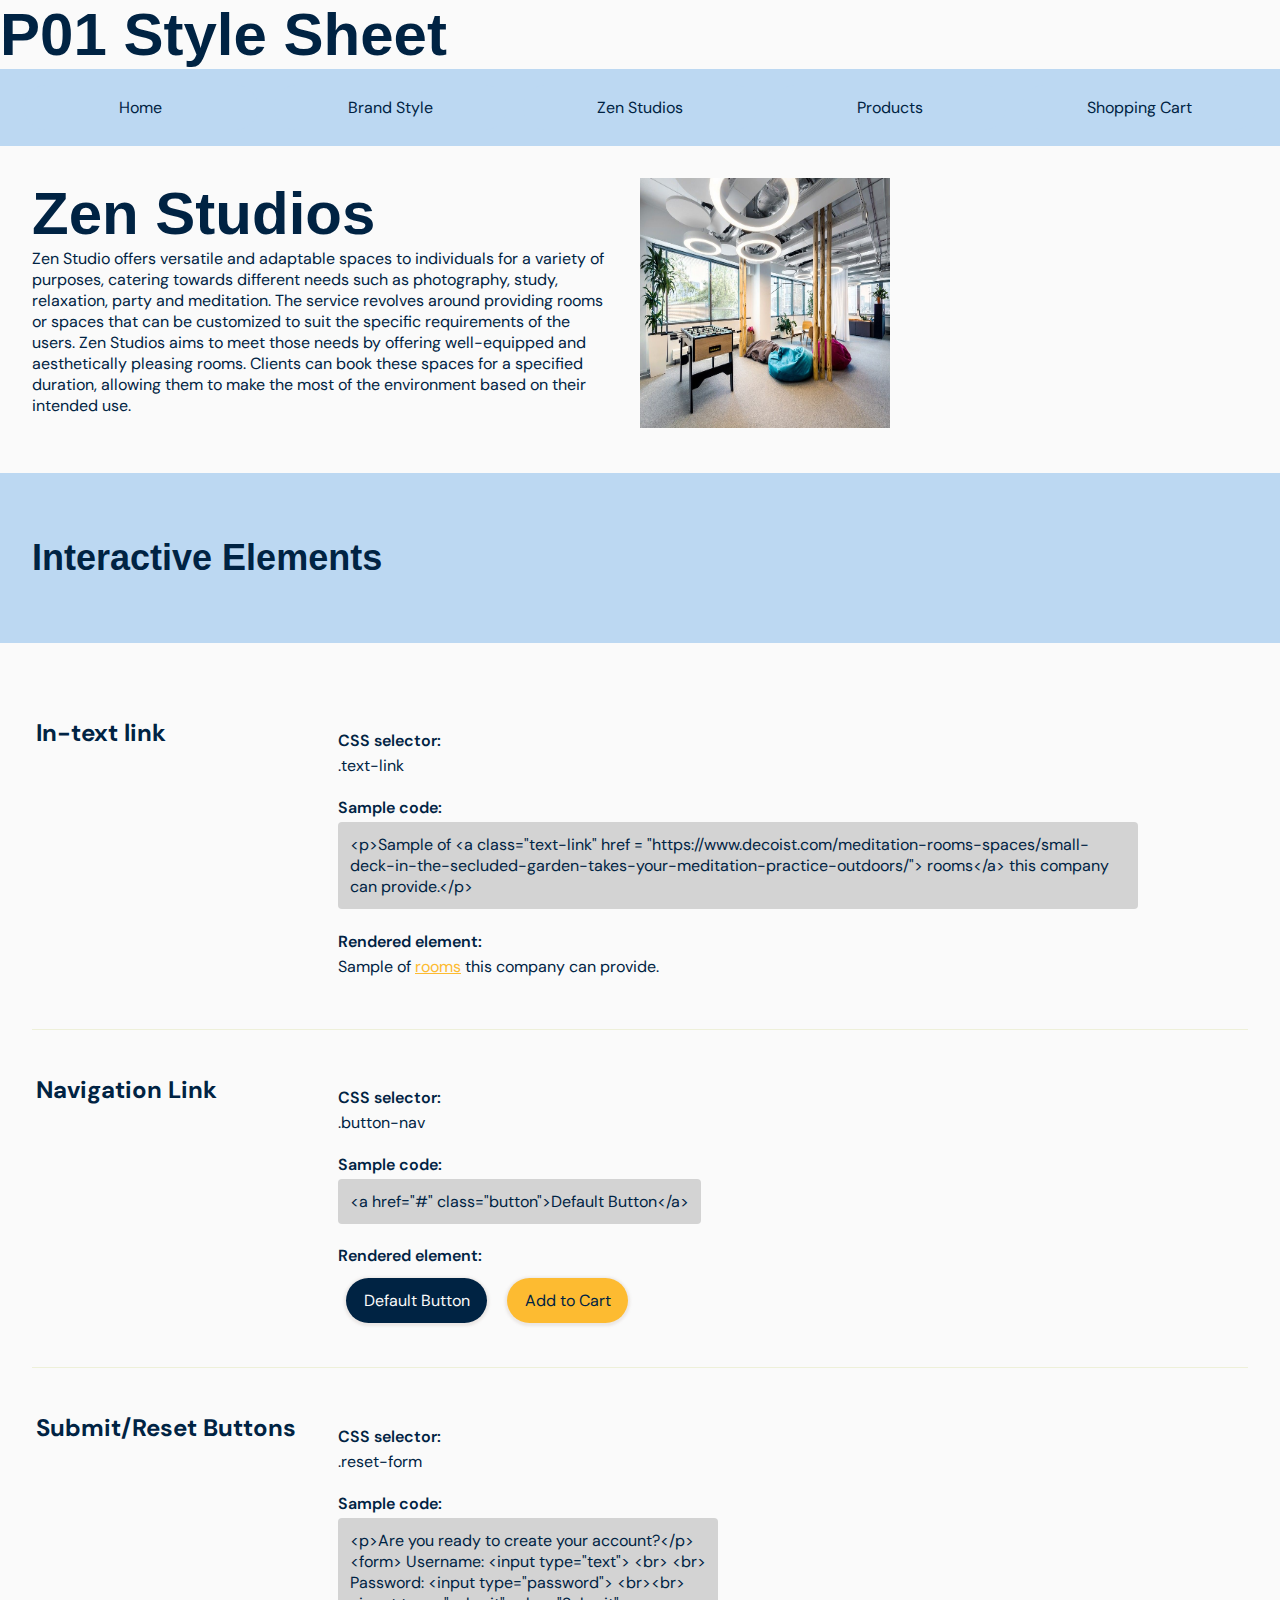
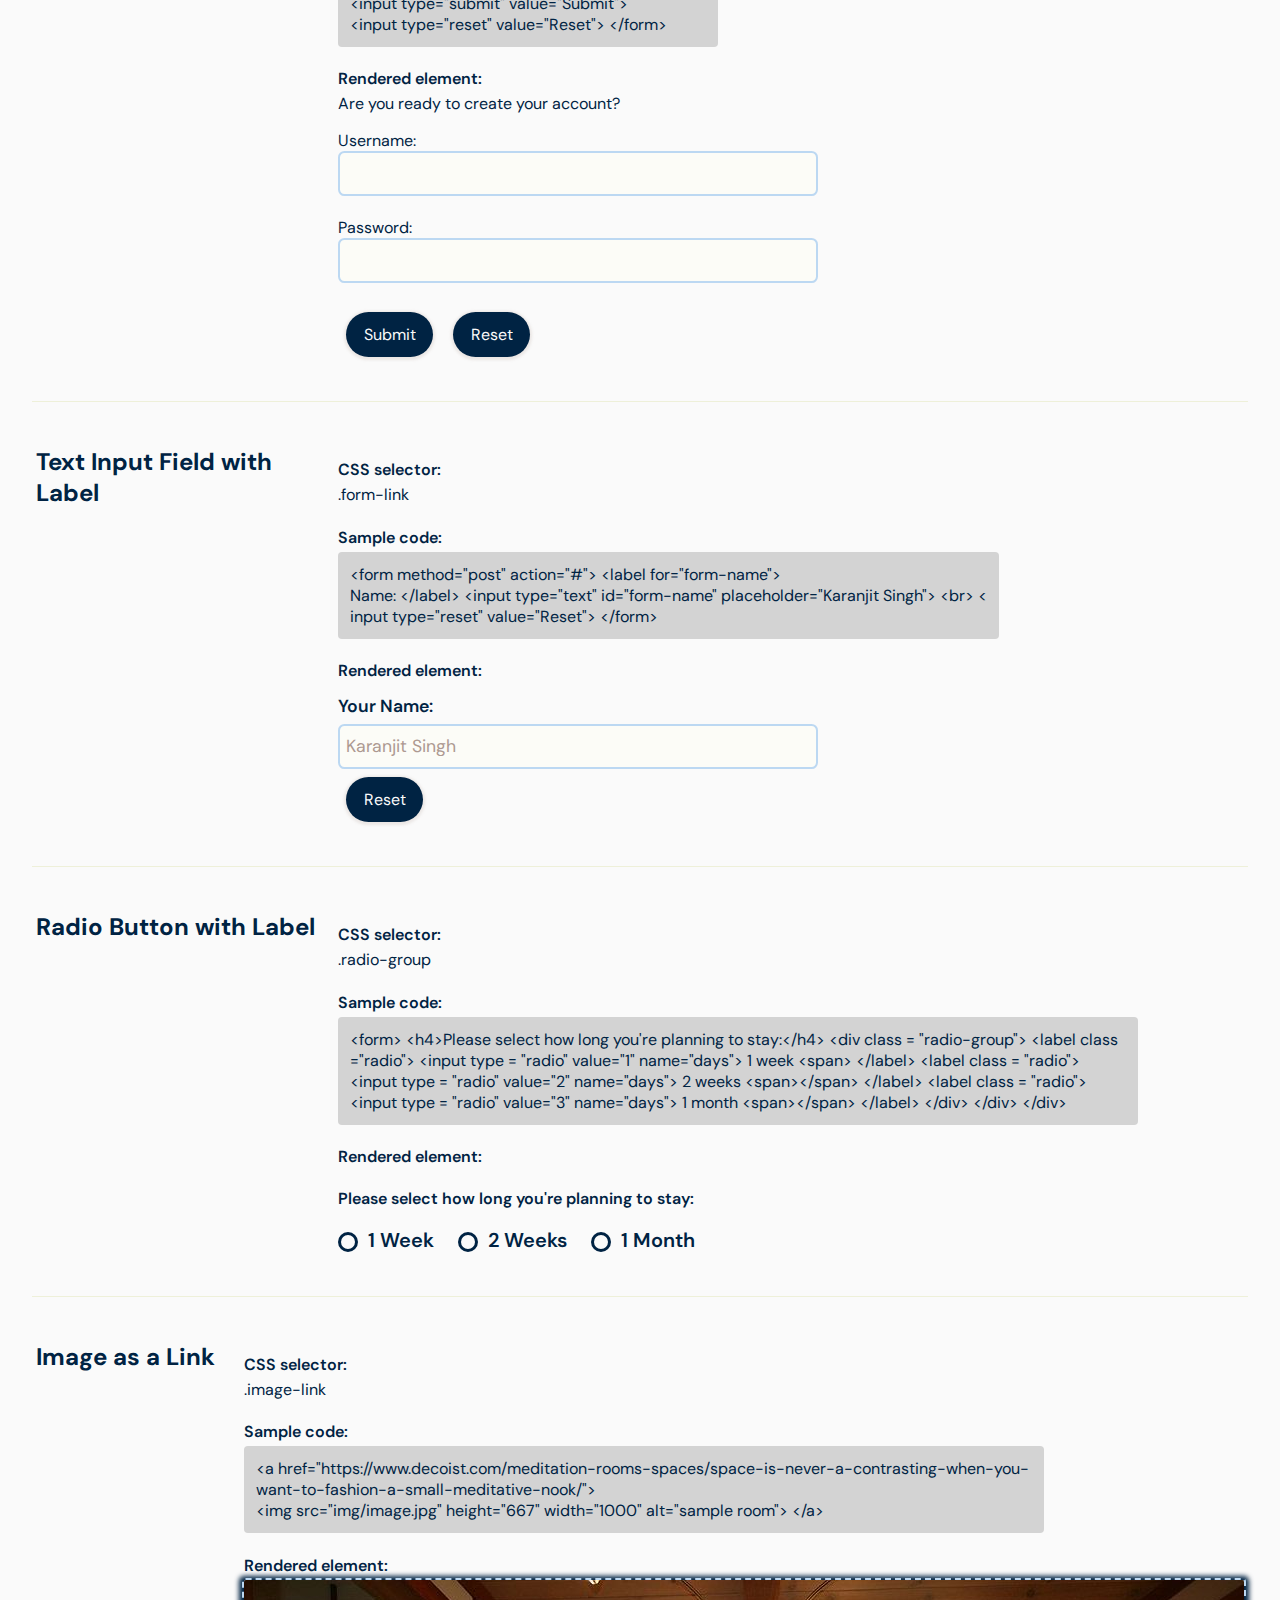
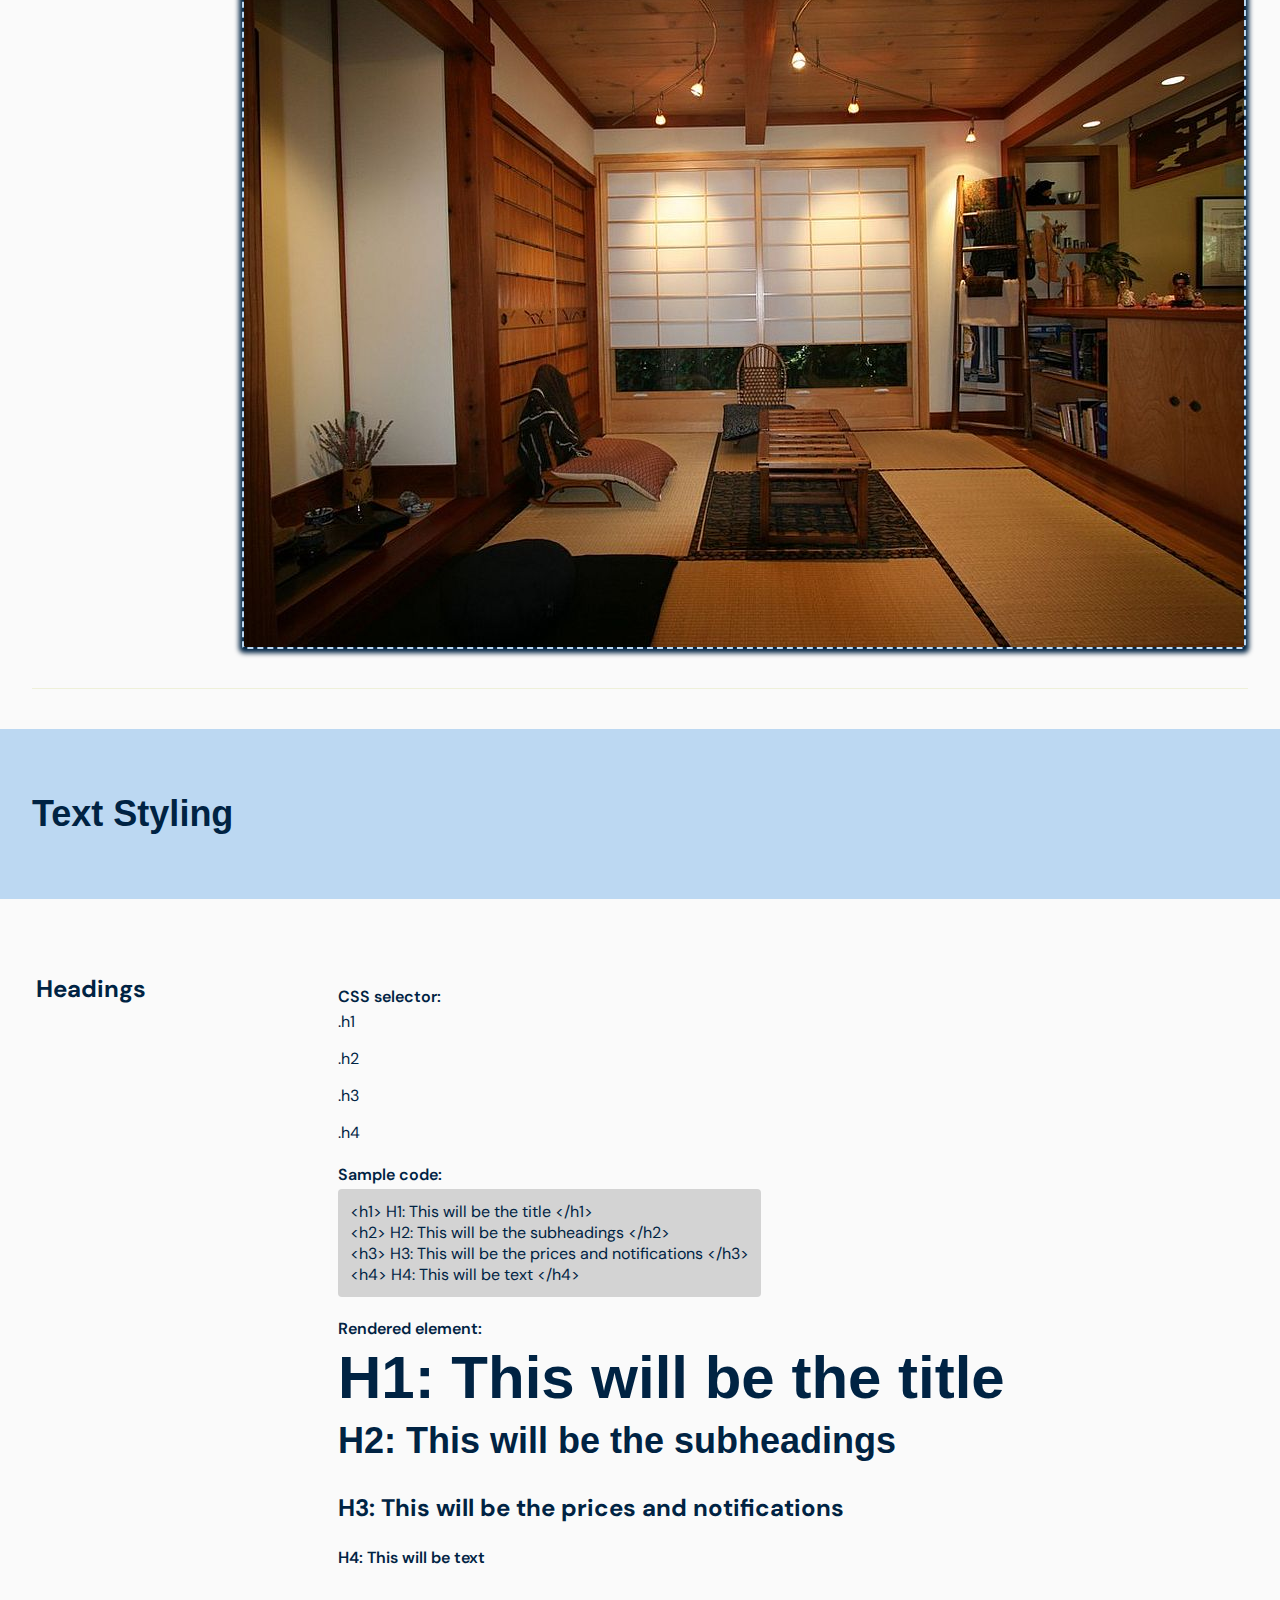
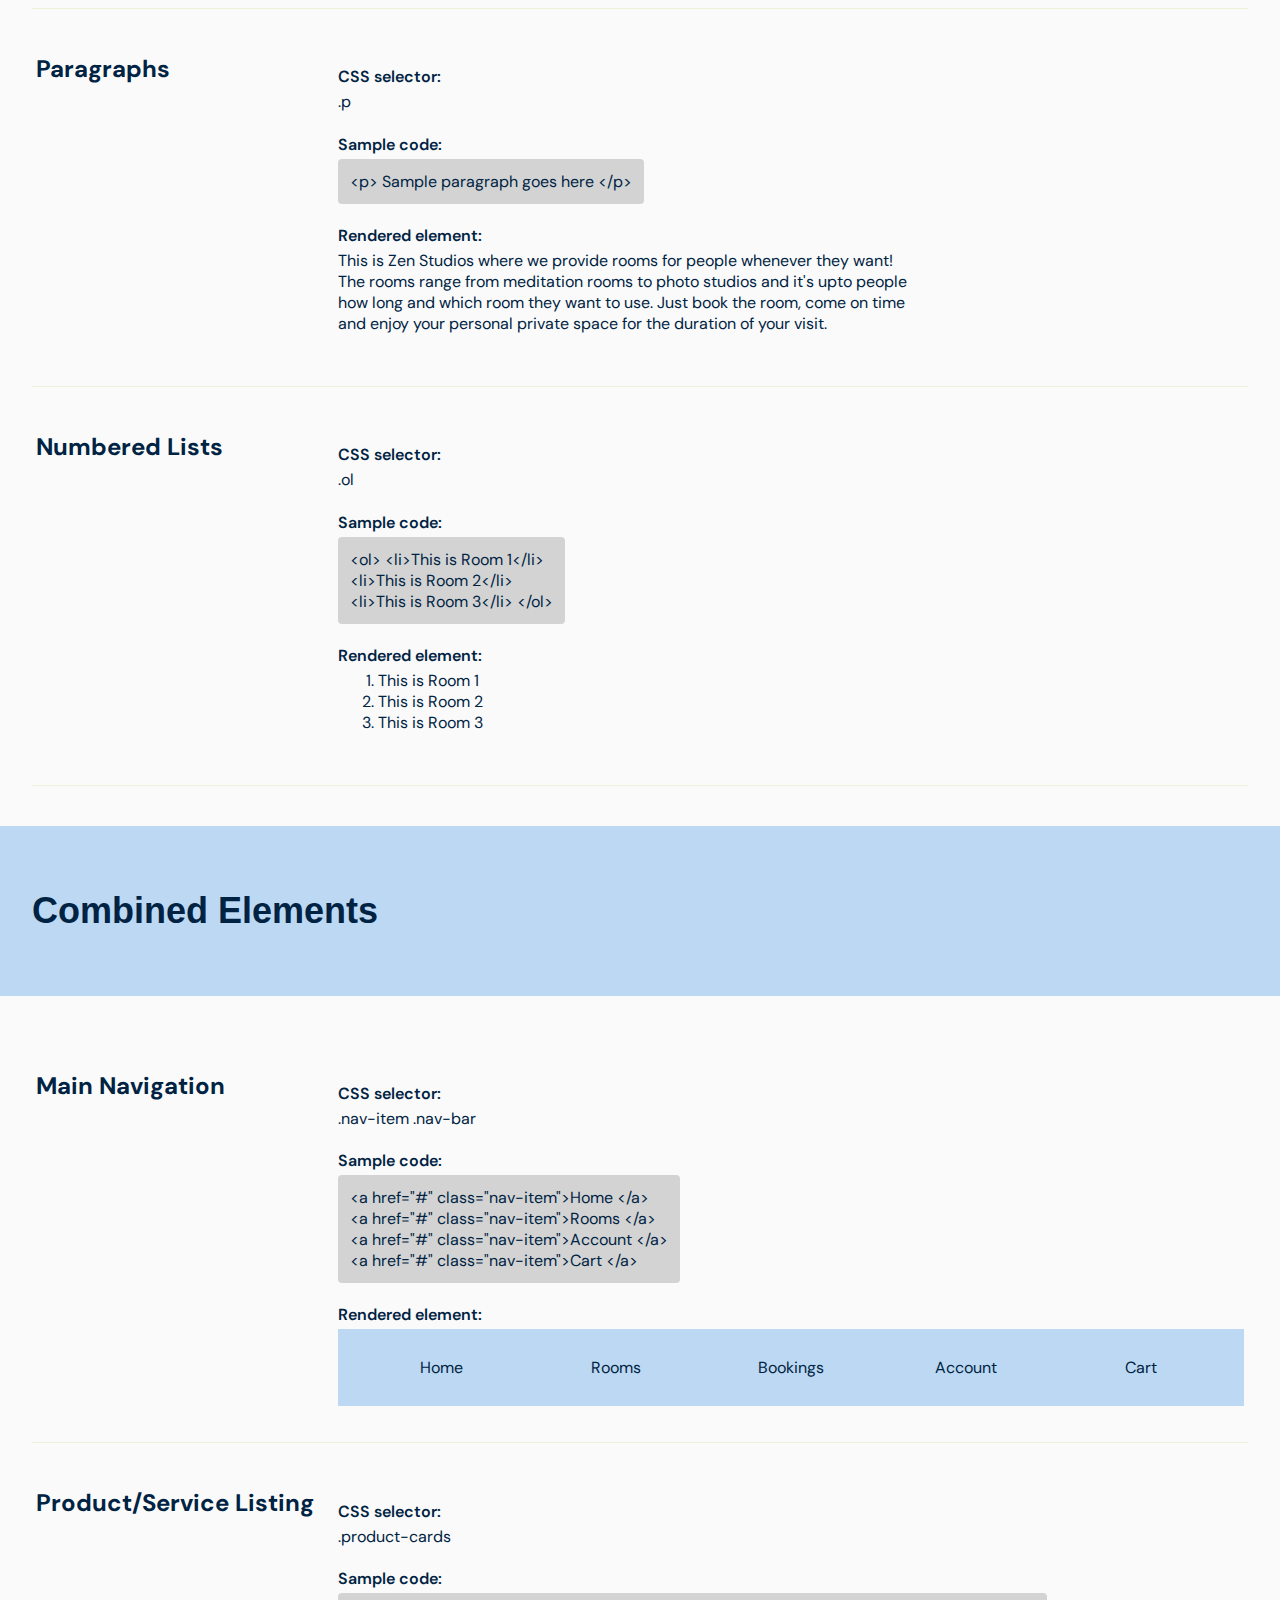
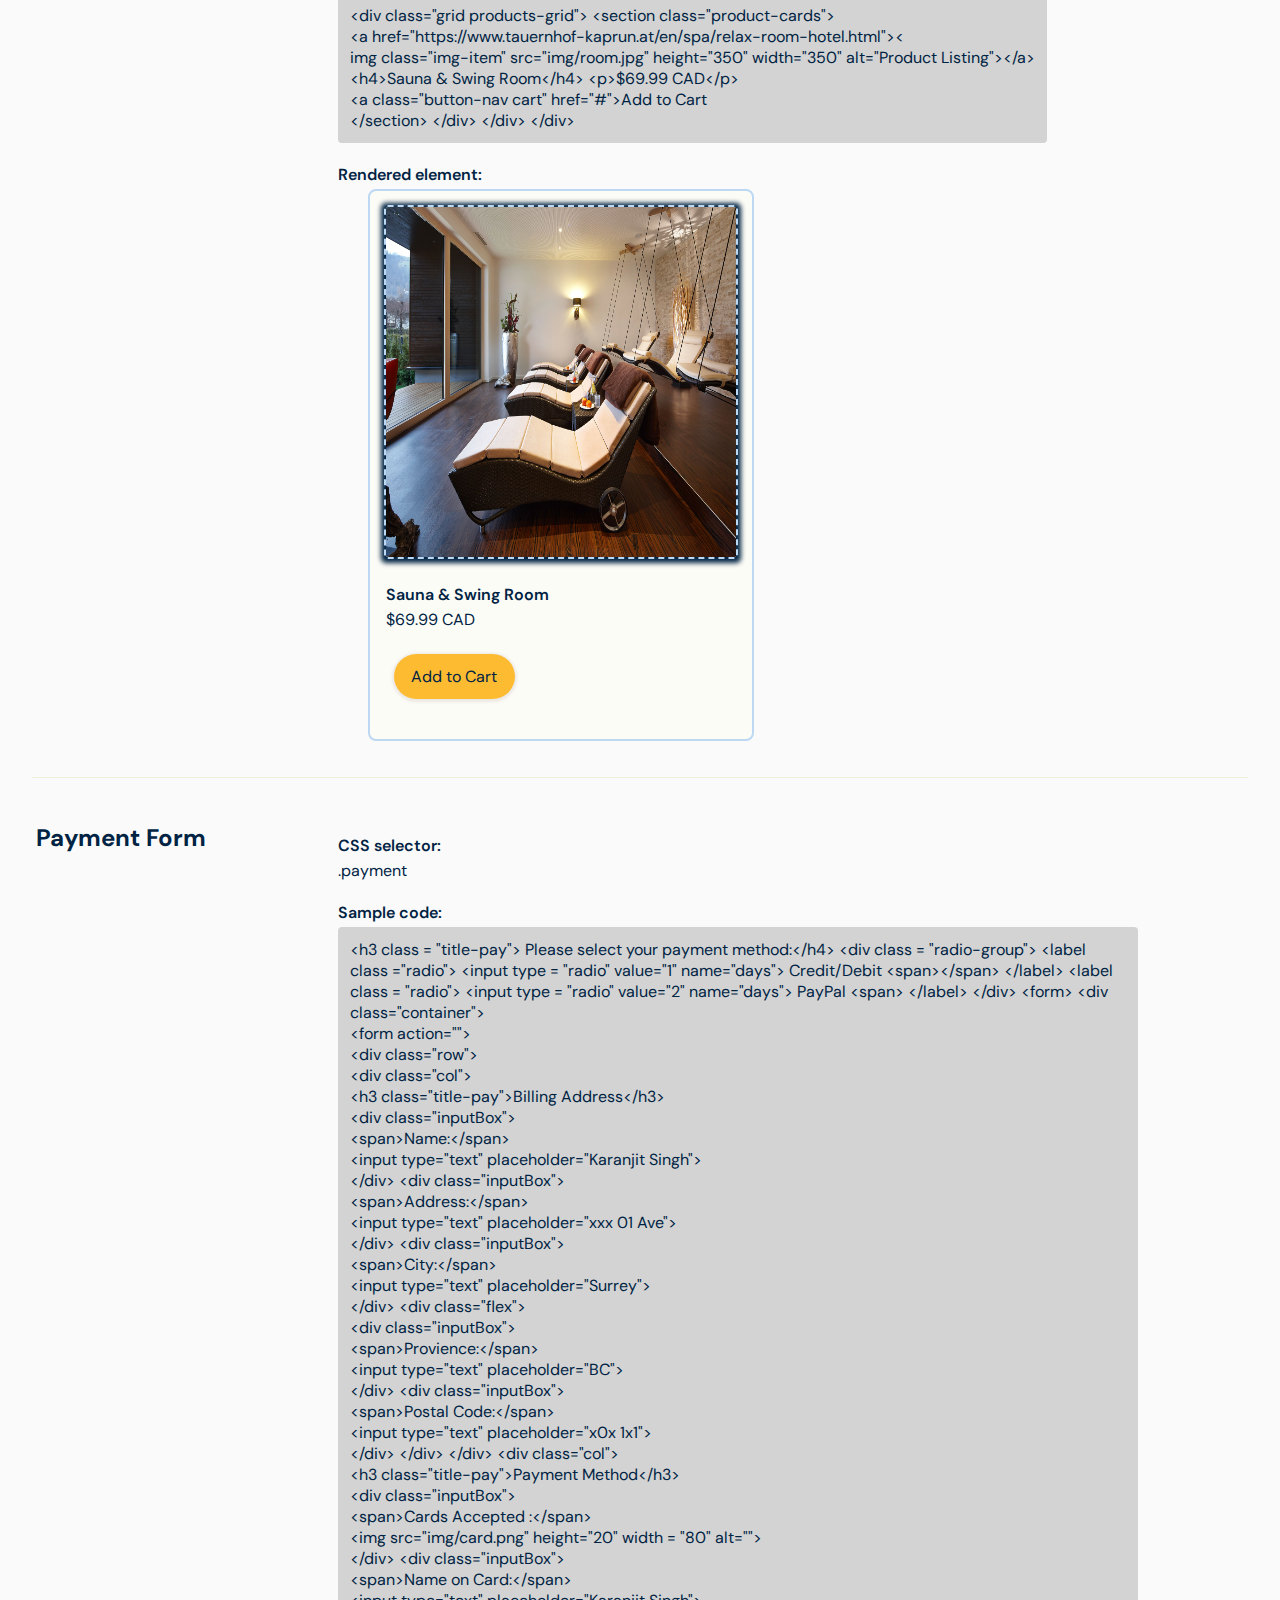
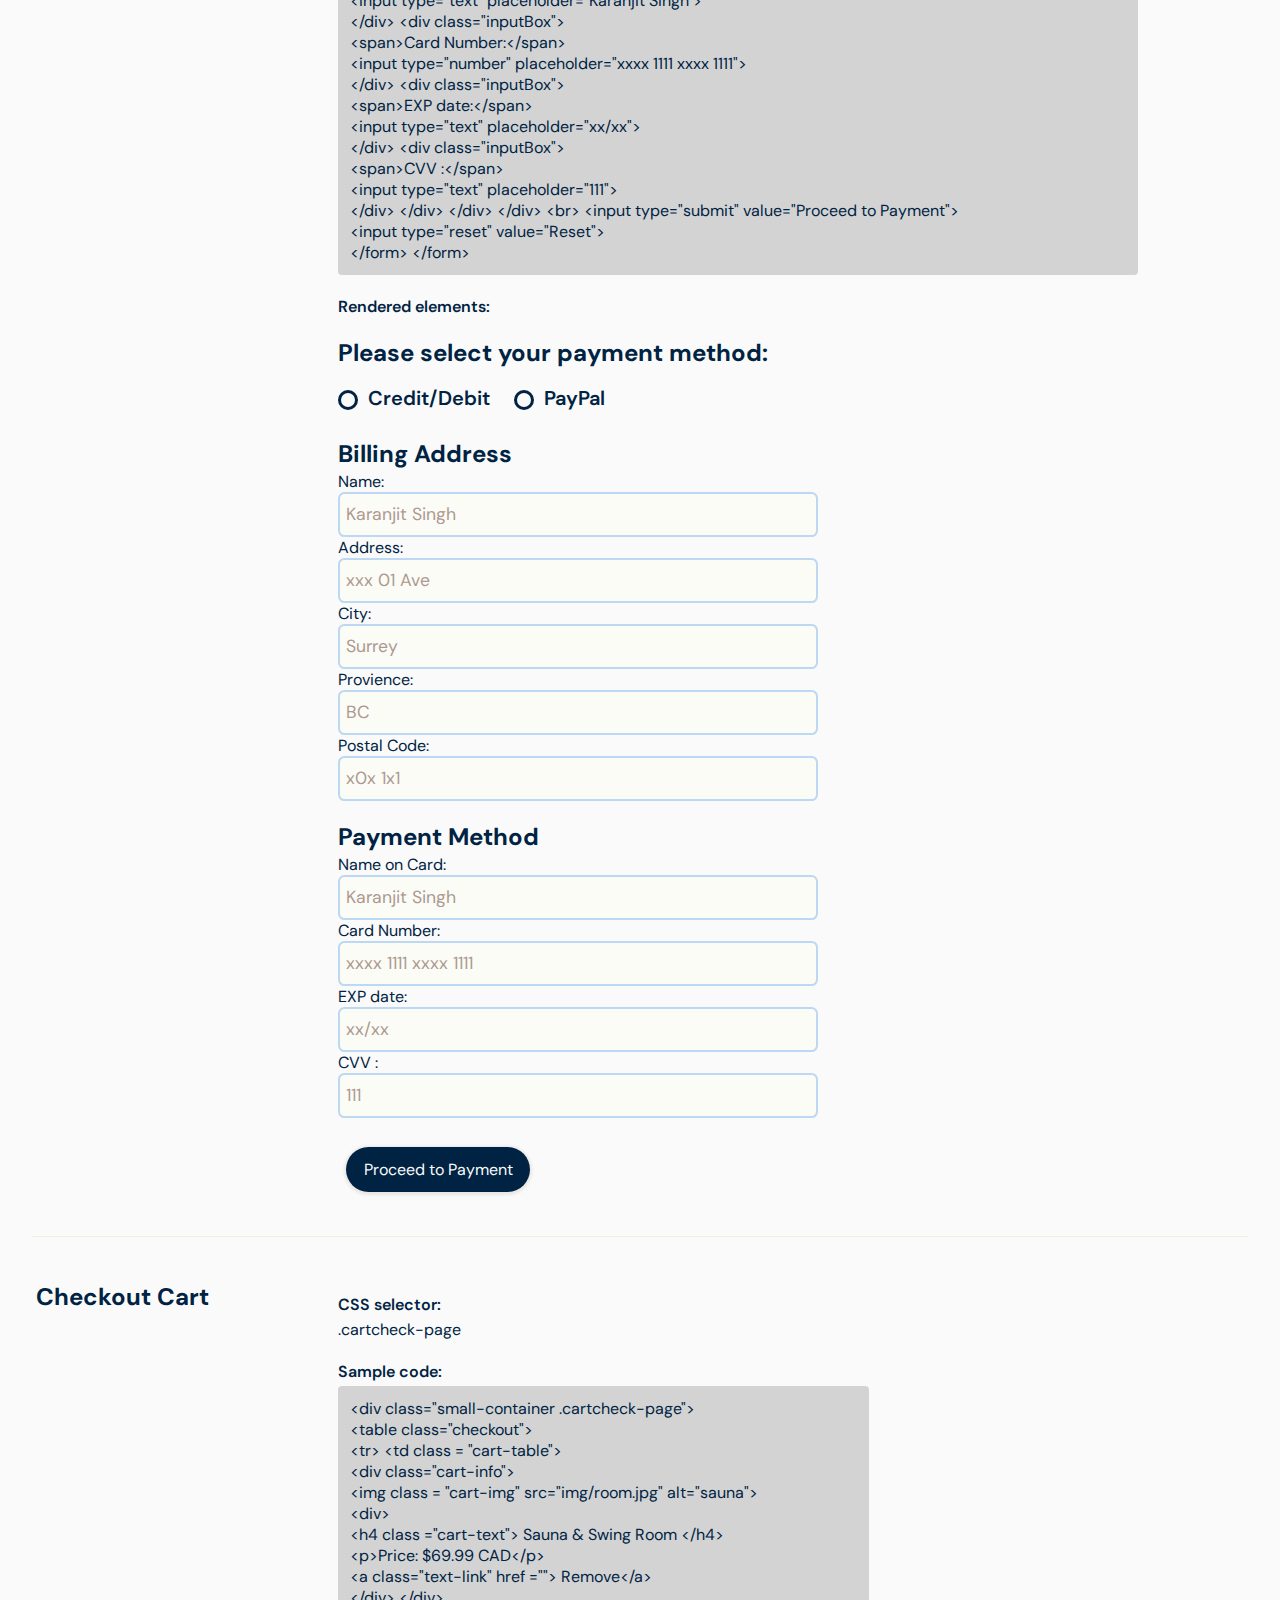
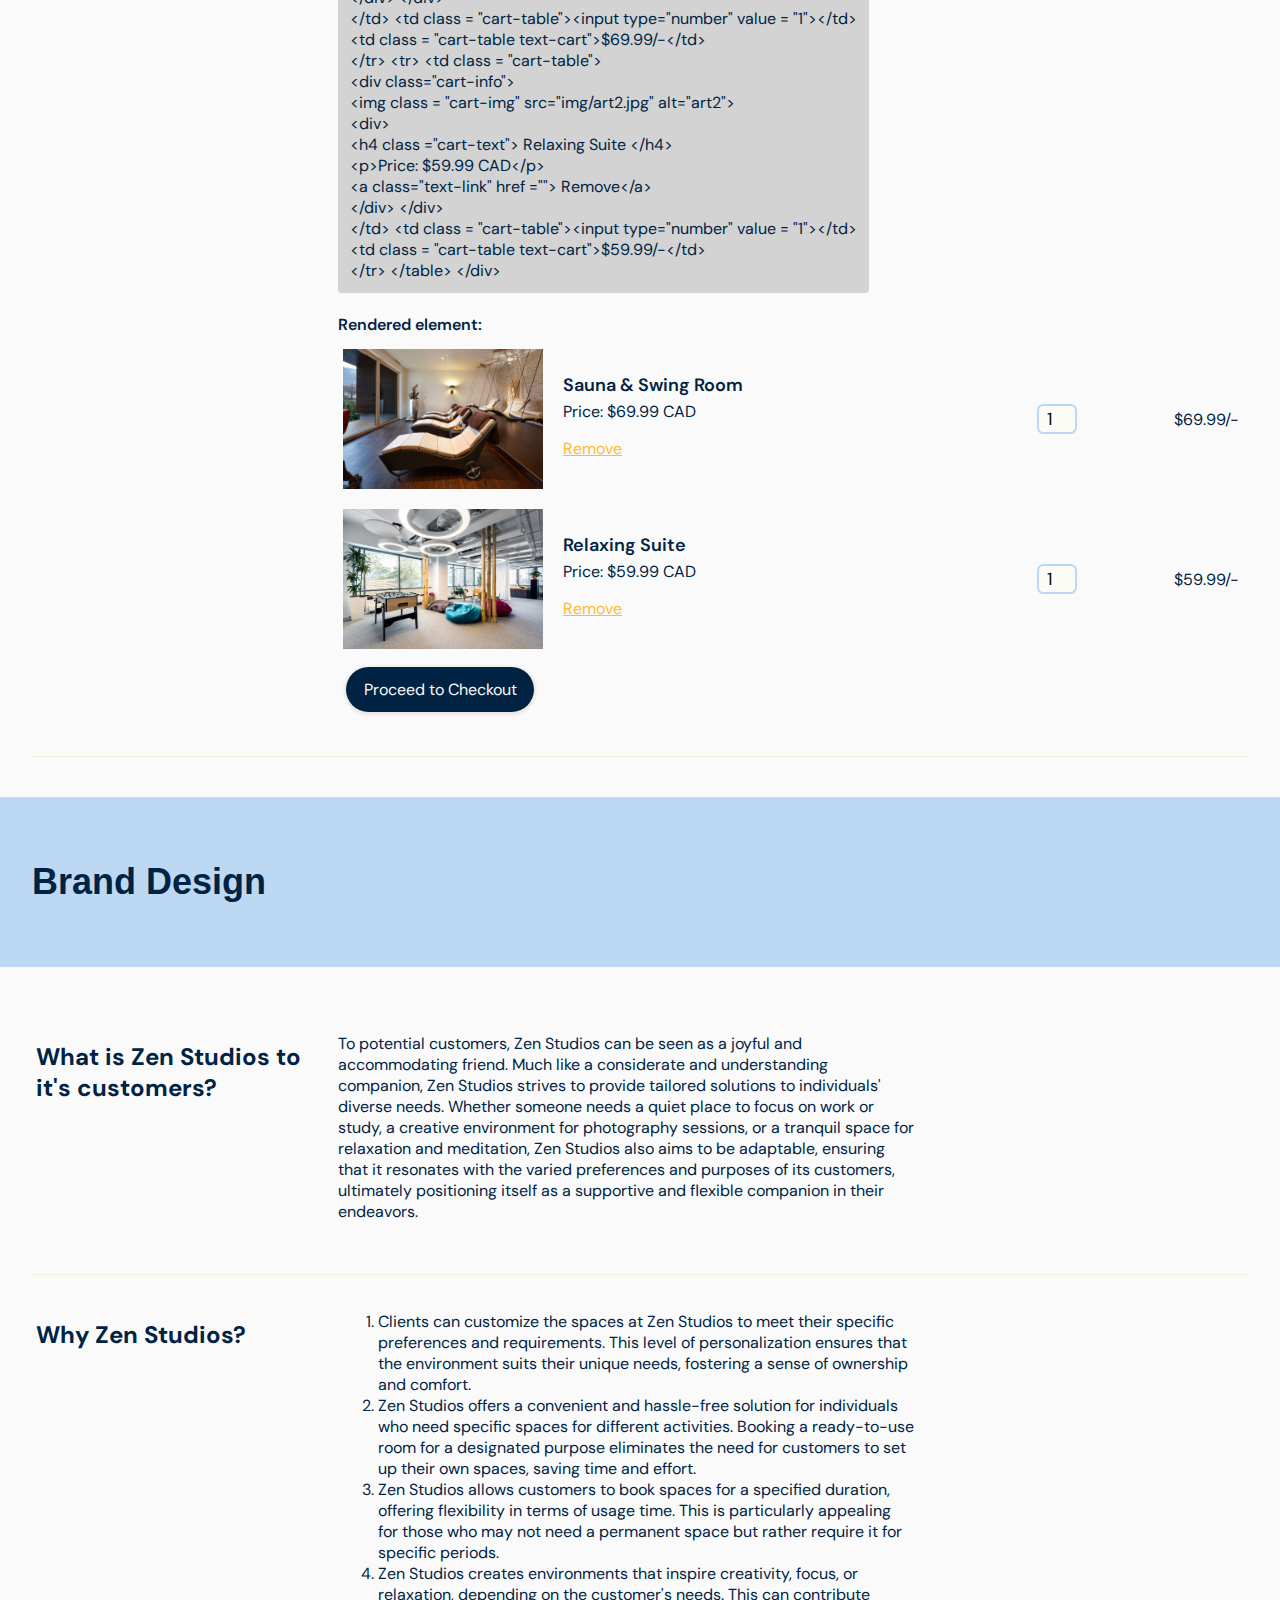
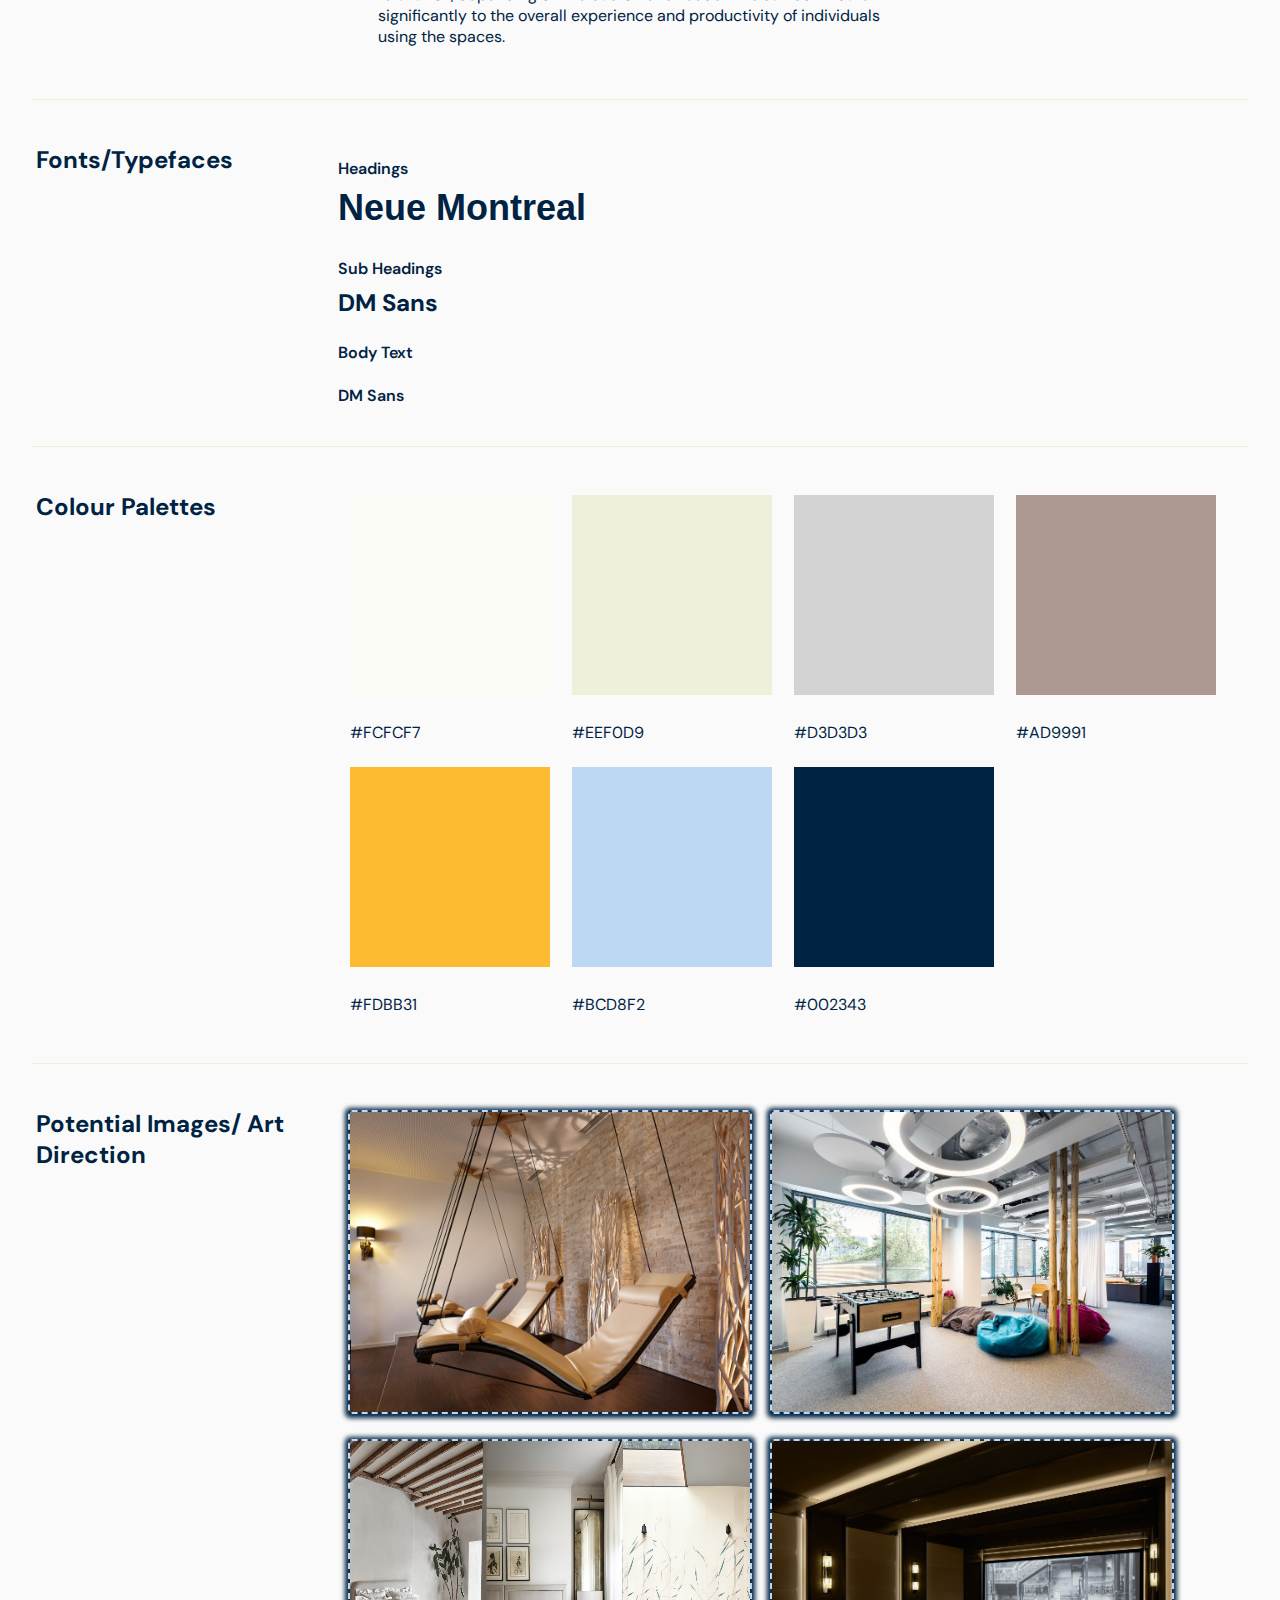
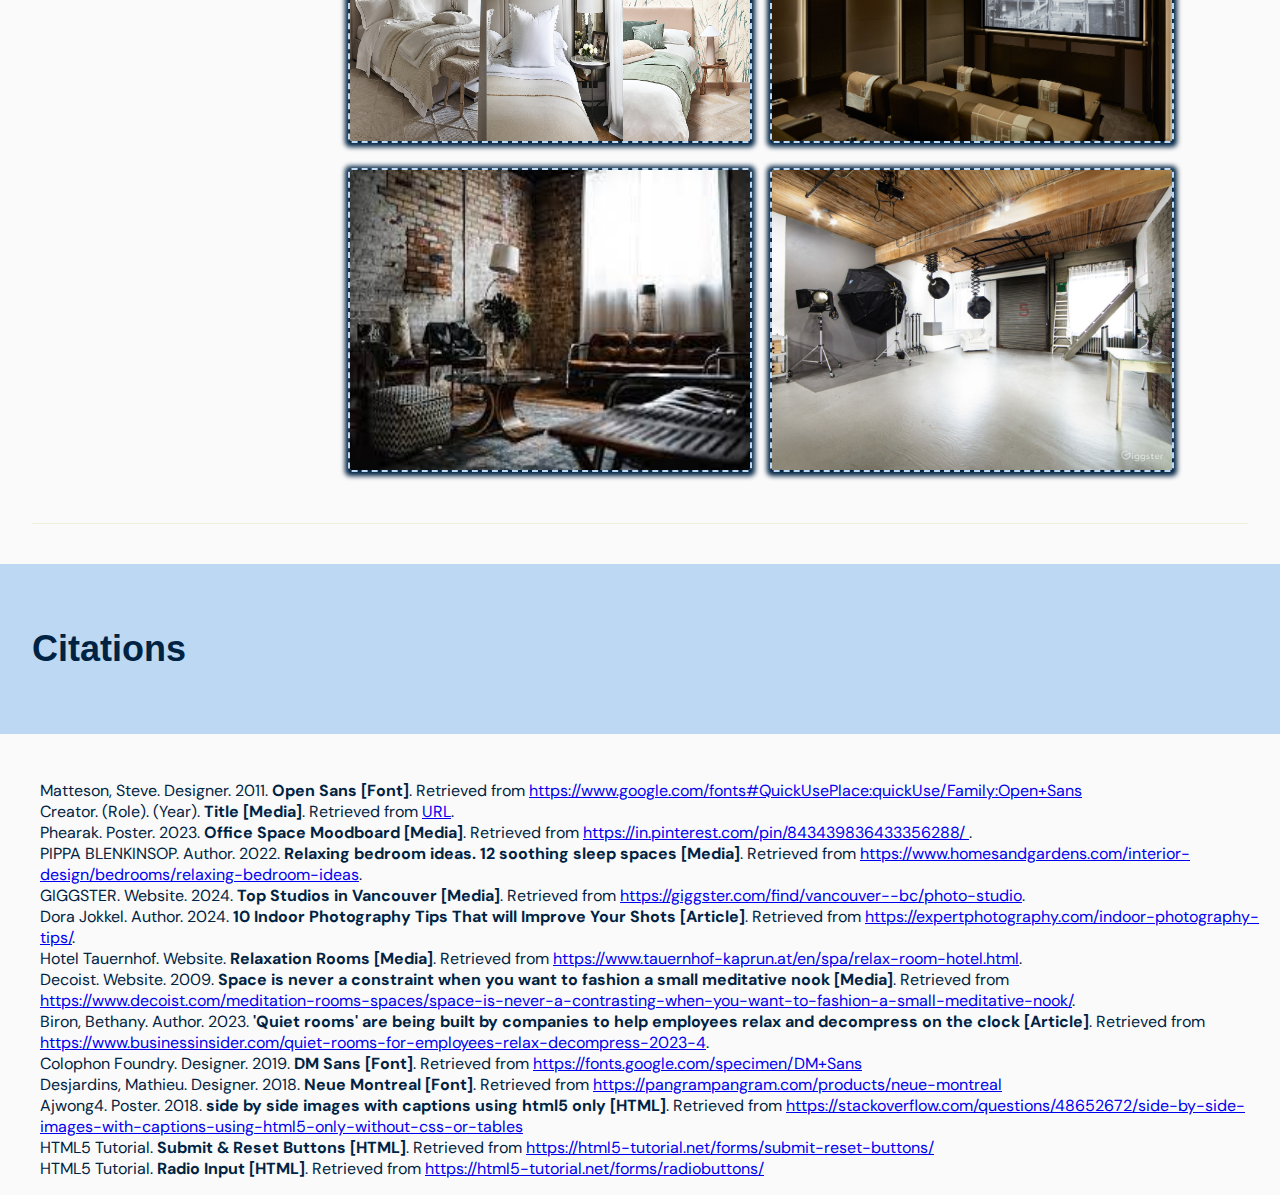
==== Styleguide/index.html @ 7c9a5520 "Import Styleguide" ====
<!DOCTYPE html>
<html lang = "en">

  <head>

    <meta charset="utf-8">
    <title>Zen Studios</title>

    <link rel="preconnect" href="https://fonts.googleapis.com">
    <link rel="preconnect" href="https://fonts.gstatic.com" crossorigin>
    <link href="https://fonts.googleapis.com/css2?family=DM+Sans:opsz,wght@9..40,300&display=swap" rel="stylesheet">

    <link href="css/main.css" rel="stylesheet">
    <link href="font/font.css" rel="stylesheet">
    <link href="grid/grid.css" rel="stylesheet">

  </head>

  <body>

    <header>
      <h1>P01 Style Sheet</h1>

      <nav class="grid nav-grid nav-bar">        
        <a class="nav-item" href="#interactive_elements">Home</a>
        <a class="nav-item" href="#text_styling">Brand Style</a>
        <a class="nav-item" href="#branding">Zen Studios</a>
        <a class="nav-item" href="product.html">Products</a>
        <a class="nav-item" href="cart.html">Shopping Cart</a>
      </nav>
    </header>
    
    <section id="interactive_elements">
    <section class="title-banner">
      <div class="grid banner-grid">
        <div class="banner-text">
          <h1>Zen Studios</h1>
          <div class="col">
          <p>
            Zen Studio offers versatile and adaptable spaces to individuals for a variety of purposes, 
          catering towards different needs such as photography, study, relaxation, party and meditation. 
          The service revolves around providing rooms or spaces that can be customized to suit 
          the specific requirements of the users. Zen Studios aims to meet those needs by offering well-equipped and 
          aesthetically pleasing rooms. Clients can book these spaces for a specified duration, 
          allowing them to make the most of the environment based on their intended use.
          </p>
        </div>
      </div>
        <div class="banner-image">
          <img src="img/art2.jpg" height="250" width="250" alt="sample room">
        </div>
      </div>
    </section>

    <!-- INTERACTIVE ELEMENTS SECTION // -->
    
    
    <h2 class="element-main">Interactive Elements</h2>
      <section class="element">
        <div class="grid element-grid">
        <h3>In-text link</h3>
        <div class="col">
        <h4>CSS selector:</h4>
        <p>.text-link</p>
        <h4>Sample code:</h4>
        <code>
          &lt;p&gt;Sample of  
          &lt;a class="text-link" href = "https://www.decoist.com/meditation-rooms-spaces/small-deck-in-the-secluded-garden-takes-your-meditation-practice-outdoors/"&gt;
          rooms&lt;/a&gt; this company can provide.&lt;/p&gt;
        </code>
        <h4>Rendered element:</h4>
        <p>Sample of  
          <a class="text-link" href = "https://www.decoist.com/meditation-rooms-spaces/small-deck-in-the-secluded-garden-takes-your-meditation-practice-outdoors/">
          rooms</a> this company can provide.
        </p>
        </div>
        </div>

      </section>


      <!-- Default Button styling section -->
      <section class="element">
        <div class="grid element-grid">
        <h3>Navigation Link</h3>
        <div class="col">
        <h4>CSS selector:</h4>
        <p>.button-nav</p>

        <h4>Sample code:</h4>
        <code>&lt;a href="#" class="button"&gt;Default Button&lt;/a&gt;</code>

        <h4>Rendered element:</h4>
        <a class="button-nav" href="#">Default Button</a>
        <a class="button-nav cart" href="#">Add to Cart</a>
       </div>
      </div>
      </section>


      <section class="element">
        <div class="grid element-grid">
        <h3>Submit/Reset Buttons</h3>
        <div class="col">
        <h4>CSS selector:</h4>
        <p>.reset-form</p>

        <h4>Sample code:</h4>
        <code>&lt;p&gt;Are you ready to create your account?&lt;/p&gt; <br>
          &lt;form&gt;
          Username:
          &lt;input type="text"&gt; &lt;br&gt;
          &lt;br&gt; <br> Password: &lt;input type="password"&gt; &lt;br&gt;&lt;br&gt; <br>
          &lt;input type="submit" value="Submit"&gt;<br>
          &lt;input type="reset" value="Reset"&gt;
          &lt;/form&gt;</code>

        <h4>Rendered element:</h4>
        <p>Are you ready to create your account?</p>
        <form>
        Username:
        <input type="text">
        <br>
        <br> Password:
        <input type="password">
        <br><br>
        <span class="button-nav">
          <span>
              <input type="Submit" value="Submit">
          </span>
      </span>
        <span class="button-nav">
          <span>
              <input type="Reset" value="Reset">
          </span>
      </span>
        </form>
        </div>
      </div>
      </section>


      <section class="element">
        <div class="grid element-grid">
        <h3>Text Input Field with Label</h3>
        <div class="col">
        <h4>CSS selector:</h4>
        <p>.form-link</p>

        <h4>Sample code:</h4>
        <code>&lt;form method="post" action="#"&gt; &lt;label for="form-name"&gt; <br> Name: &lt;/label&gt; 
          &lt;input type="text" id="form-name" placeholder="Karanjit Singh"&gt; &lt;br&gt; &lt;<br>input type="reset" value="Reset"&gt;
          &lt;/form&gt;
        </code>

        <h4>Rendered element:</h4>
        <form method="post" action="#">
          <label for="form-name">Your Name:</label>
          <input type="text" id="form-name" placeholder="Karanjit Singh"> <br>
          <span class="button-nav">
            <span>
                <input type="Reset" value="Reset">
            </span>
        </span>
        </form>
        </div>
        </div>

      </section>


      <section class="element">
        <div class="grid element-grid">
        <h3>Radio Button with Label</h3>
        <div class="col">
        <h4>CSS selector:</h4>
        <p>.radio-group</p>

        <h4>Sample code:</h4>
        <code>
          &lt;form&gt;
          
          &lt;h4>Please select how long you're planning to stay:&lt;/h4>
          &lt;div class = "radio-group">
          &lt;label class ="radio">
          &lt;input type = "radio" value="1" name="days">
            1 week
            &lt;span></span>
            &lt;/label>
            &lt;label class = "radio">
            &lt;input type = "radio" value="2" name="days">
            2 weeks
            &lt;span>&lt;/span>
            &lt;/label>
            &lt;label class = "radio">
            &lt;input type = "radio" value="3" name="days">
            1 month
            &lt;span>&lt;/span>
            &lt;/label>
            &lt;/div>
            &lt;/div>
            &lt;/div>
        </code>

        <h4>Rendered element:</h4>
        <h4>Please select how long you're planning to stay:</h4>
        <div class = "radio-group">
          <label class ="radio">
            <input type = "radio" value="1" name="days">
            1 week
            <span></span>
          </label>
          <label class = "radio">
            <input type = "radio" value="2" name="days">
            2 weeks
            <span></span>
          </label>
          <label class = "radio">
            <input type = "radio" value="3" name="days">
            1 month
            <span></span>
          </label>
        </div>
        </div>
        </div>
      </section>


      <section class="element">
        <div class="grid element-grid">
        <h3>Image as a Link</h3>
        <div class="col">
        <h4>CSS selector:</h4>
        <p>.image-link</p>

        <h4>Sample code:</h4>
        <code>&lt;a href="https://www.decoist.com/meditation-rooms-spaces/space-is-never-a-contrasting-when-you-want-to-fashion-a-small-meditative-nook/"&gt; 
          <br>&lt;img src="img/image.jpg" height="667" width="1000" alt="sample room"&gt; &lt;/a&gt;</code>

        <h4>Rendered element:</h4>
        <a href="https://www.decoist.com/meditation-rooms-spaces/space-is-never-a-contrasting-when-you-want-to-fashion-a-small-meditative-nook/"> 
          <img class ="img-item" src="img/image.jpg" height="667" width="1000" alt="sample room"> </a>
        </div>
        </div>
      </section>
      
    </section>
    <!-- // INTERACTIVE ELEMENTS SECTION -->

    <!-- TEXT ELEMENTS SECTION // -->
    <section id="text_styling">
      <h2 class="element-main">Text Styling</h2>

      <section class="element">
        <div class="grid element-grid">
        <h3>Headings</h3>
        <div class="col">
        <h4>CSS selector:</h4>
        <p>.h1</p>
        <p>.h2</p>
        <p>.h3</p>
        <p>.h4</p>

        <h4>Sample code:</h4>
        <code>&lt;h1&gt; H1: This will be the title &lt;/h1&gt; <br>&lt;h2&gt; H2: This will be the subheadings &lt;/h2&gt;
          <br>&lt;h3&gt; H3: This will be the prices and notifications &lt;/h3&gt;
          <br>&lt;h4&gt; H4: This will be text &lt;/h4&gt;</code>

        <h4>Rendered element:</h4>
        <h1> H1: This will be the title </h1>
        <h2> H2: This will be the subheadings </h2>
        <h3> H3: This will be the prices and notifications </h3>
        <h4> H4: This will be text </h4>
        </div>
        </div>
      </section>

      <section class="element">
        <div class="grid element-grid">
        <h3>Paragraphs</h3>
        <div class="col">
        <h4>CSS selector:</h4>
        <p>.p</p>

        <h4>Sample code:</h4>
        <code>&lt;p&gt; Sample paragraph goes here &lt;/p&gt;</code>

        <h4>Rendered element:</h4>
        <p>
          This is Zen Studios where we provide rooms for people whenever they want! The rooms
          range from meditation rooms to photo studios and it's upto people how long and which room 
          they want to use. Just book the room, come on time and enjoy your personal private space for 
          the duration of your visit.
        </p>
        </div>
        </div>
      </section>

      <section class="element">
        <div class="grid element-grid">
        <h3>Numbered Lists</h3>
        <div class="col">
        <h4>CSS selector:</h4>
        <p>.ol</p>

        <h4>Sample code:</h4>
        <code>
            &lt;ol&gt; &lt;li&gt;This is Room 1&lt;/li&gt; <br>&lt;li&gt;This is
            Room 2&lt;/li&gt; <br>&lt;li&gt;This is Room 3&lt;/li&gt;
            &lt;/ol&gt;
          </code>

        <h4>Rendered element:</h4>

        <ol>
          <li>This is Room 1</li>
          <li>This is Room 2</li>
          <li>This is Room 3</li>
        </ol>
        </div>
        </div>
      </section>

    </section>
    <!-- // TEXT ELEMENTS SECTION -->

    <!-- COMBINED ELEMENTS SECTION // -->
    <section id="combined_elements">
      <h2 class="element-main">Combined Elements</h2>

      <section class="element">
        <div class="grid element-grid">
        <h3>Main Navigation</h3>
        <div class="col">
          <h4>CSS selector:</h4>
          <p>.nav-item .nav-bar</p>

          <h4>Sample code:</h4>
          <code>
              &lt;a href="#" class="nav-item"&gt;Home &lt;/a&gt; <br>&lt;a
              href="#" class="nav-item"&gt;Rooms &lt;/a&gt; <br>&lt;a href="#"
              class="nav-item"&gt;Account &lt;/a&gt; <br>&lt;a href="#"
              class="nav-item"&gt;Cart &lt;/a&gt;
            </code>

          <h4>Rendered element:</h4>

          <nav class="grid nav-grid nav-bar">
            <a href="#" class="nav-item">Home</a>
            <a href="#" class="nav-item">Rooms</a>
            <a href="#" class="nav-item">Bookings</a>
            <a href="#" class="nav-item">Account</a>
            <a href="#" class="nav-item">Cart</a>
          </nav>
        </div>
        </div>
      </section>

      <section class="element">
        <div class="grid element-grid">
          <h3>Product/Service Listing</h3>

          <div class="col">
            <h4>CSS selector:</h4>
            <p>.product-cards</p>

            <h4>Sample code:</h4>
            <code>
              &lt;div class="grid products-grid">
              &lt;section class="product-cards"><br>
              &lt;a href="https://www.tauernhof-kaprun.at/en/spa/relax-room-hotel.html">&lt;
              <br>img class="img-item" src="img/room.jpg" height="350" width="350" alt="Product Listing">&lt;/a><br>
              &lt;h4>Sauna & Swing Room&lt;/h4>
              &lt;p>$69.99 CAD&lt;/p><br>
              &lt;a class="button-nav cart" href="#">Add to Cart</a><br>
              &lt;/section>
              &lt;/div>
              &lt;/div>
              &lt;/div>
              </code>

            <h4>Rendered element:</h4>

            <div class="grid products-grid">
              <section class="product-cards">
                <a href="https://www.tauernhof-kaprun.at/en/spa/relax-room-hotel.html"><img class="img-item" src="img/room.jpg" height="350" width="350" alt="Product Listing"></a>
                <h4>Sauna & Swing Room</h4>
                <p>$69.99 CAD</p>
                <a class="button-nav cart" href="cart.html">Add to Cart</a>
              </section>
            </div>
          </div>
        </div>
      </section>

      <section class="element">
        <div class="grid element-grid">
        <h3>Payment Form</h3>
        <div class="col">
        <h4>CSS selector:</h4>
          <p>.payment</p>

          <h4>Sample code:</h4>
          <code>
            &lt;h3 class = "title-pay"> Please select your payment method:&lt;/h4>
            &lt;div class = "radio-group">
            &lt;label class ="radio">
            &lt;input type = "radio" value="1" name="days">
            Credit/Debit
            &lt;span>&lt;/span>
            &lt;/label>
            &lt;label class = "radio">
            &lt;input type = "radio" value="2" name="days">
            PayPal
            &lt;span></span>
            &lt;/label>
            &lt;/div>
            &lt;form&gt;
            &lt;div class="container"&gt;<br>
  
            &lt;form action=""&gt;<br>
  
            &lt;div class="row"&gt;<br>
  
            &lt;div class="col"&gt;<br>
  
            &lt;h3 class="title-pay">Billing Address&lt;/h3&gt;<br>
  
            &lt;div class="inputBox"&gt;<br>
            &lt;span>Name:&lt;/span&gt;<br>
            &lt;input type="text" placeholder="Karanjit Singh"&gt;<br>
            &lt;/div>
            &lt;div class="inputBox"&gt;<br>
            &lt;span>Address:&lt;/span&gt;<br>
            &lt;input type="text" placeholder="xxx 01 Ave"&gt;<br>
            &lt;/div>
            &lt;div class="inputBox"&gt;<br>
            &lt;span>City:&lt;/span&gt;<br>
            &lt;input type="text" placeholder="Surrey"&gt;<br>
            &lt;/div>
  
            &lt;div class="flex"&gt;<br>
            &lt;div class="inputBox"&gt;<br>
            &lt;span>Provience:&lt;/span&gt;<br>
            &lt;input type="text" placeholder="BC"&gt;<br>
            &lt;/div&gt;
            &lt;div class="inputBox"&gt;<br>
            &lt;span>Postal Code:&lt;/span&gt;<br>
            &lt;input type="text" placeholder="x0x 1x1"&gt;<br>
            &lt;/div&gt;
            &lt;/div&gt;
  
            &lt;/div&gt;
            &lt;div class="col"&gt;<br>
            &lt;h3 class="title-pay">Payment Method&lt;/h3&gt;<br>
            &lt;div class="inputBox"&gt;<br>
            &lt;span>Cards Accepted :&lt;/span&gt;<br>
            &lt;img src="img/card.png" height="20" width = "80" alt=""&gt;<br>
            &lt;/div&gt;
            &lt;div class="inputBox"&gt;<br>
            &lt;span>Name on Card:&lt;/span&gt;<br>
            &lt;input type="text" placeholder="Karanjit Singh"&gt;<br>
                &lt;/div&gt;
                &lt;div class="inputBox"&gt;<br>
                &lt;span>Card Number:&lt;/span&gt;<br>
                &lt;input type="number" placeholder="xxxx 1111 xxxx 1111"&gt;<br>
                &lt;/div&gt;
                &lt;div class="inputBox"&gt;<br>
                &lt;span>EXP date:&lt;/span&gt;<br>
                &lt;input type="text" placeholder="xx/xx"&gt;<br>
                &lt;/div&gt;
                &lt;div class="inputBox"&gt;<br>
                &lt;span>CVV :&lt;/span&gt;<br>
                &lt;input type="text" placeholder="111"&gt; <br>  
                &lt;/div&gt;
                &lt;/div&gt;
                &lt;/div&gt;  
                &lt;/div&gt;
                &lt;br&gt;
                &lt;input type="submit" value="Proceed to Payment"&gt;<br>
                &lt;input type="reset" value="Reset"&gt;<br>
                &lt;/form&gt;
                &lt;/form&gt;
          </code>

        <h4>Rendered elements:</h4>
        <h3 class="title-pay">Please select your payment method:</h3>
        <div class = "radio-group">
          <label class ="radio">
            <input type = "radio" value="1" name="days">
            Credit/Debit
            <span></span>
          </label>
          <label class = "radio">
            <input type = "radio" value="2" name="days">
            PayPal
            <span></span>
          </label>
        </div>
      <form>
      <div class="container">

        <div class="row">

            <div class="col">

                <h3 class="title-pay">Billing Address</h3>

                <div class="inputBox">
                    <span>Name:</span>
                    <input type="text" placeholder="Karanjit Singh">
                </div>
                <div class="inputBox">
                    <span>Address:</span>
                    <input type="text" placeholder="xxx 01 Ave">
                </div>
                <div class="inputBox">
                    <span>City:</span>
                    <input type="text" placeholder="Surrey">
                </div>

                <div class="flex">
                    <div class="inputBox">
                        <span>Provience:</span>
                        <input type="text" placeholder="BC">
                    </div>
                    <div class="inputBox">
                        <span>Postal Code:</span>
                        <input type="text" placeholder="x0x 1x1">
                    </div>
                </div>

            </div>
            <div class="col">
                <h3 class="title-pay">Payment Method</h3>
                <div class="inputBox">
                    <span>Name on Card:</span>
                    <input type="text" placeholder="Karanjit Singh">
                </div>
                <div class="inputBox">
                    <span>Card Number:</span>
                    <input type="number" placeholder="xxxx 1111 xxxx 1111">
                </div>
                <div class="inputBox">
                    <span>EXP date:</span>
                    <input type="text" placeholder="xx/xx">
                </div>
                    <div class="inputBox">
                        <span>CVV :</span>
                        <input type="text" placeholder="111">      
                    </div>
                </div>
            </div>   
        </div>
        <br>
        <a class="button-nav" href="#">Proceed to Payment</a>
      </form>
        </div>
        </div>
  </section>

      <section class="element">
        <div class="grid element-grid">
        <h3>Checkout Cart</h3>
        <div class="col">
        <h4>CSS selector:</h4>
        <p>.cartcheck-page</p>

        <h4>Sample code:</h4>
        <code>
          &lt;div class="small-container .cartcheck-page"> <br>
          &lt;table class="checkout"><br>
          &lt;tr>
          &lt;td class = "cart-table"><br>
          &lt;div class="cart-info"><br>
          &lt;img class = "cart-img" src="img/room.jpg" alt="sauna"><br>
          &lt;div><br>
          &lt;h4 class ="cart-text"> Sauna & Swing Room &lt;/h4><br>
          &lt;p>Price: $69.99 CAD&lt;/p> <br>
          &lt;a class="text-link" href =""> Remove&lt;/a><br>
          &lt;/div>
          &lt;/div><br>
          
          &lt;/td>
          &lt;td class = "cart-table">&lt;input type="number" value = "1">&lt;/td><br>
          &lt;td class = "cart-table text-cart">$69.99/-&lt;/td><br>
          &lt;/tr>
          &lt;tr>
          &lt;td class = "cart-table"><br>
          &lt;div class="cart-info"><br>
          &lt;img class = "cart-img" src="img/art2.jpg" alt="art2"><br>
          &lt;div><br>
          &lt;h4 class ="cart-text"> Relaxing Suite &lt;/h4><br>
          &lt;p>Price: $59.99 CAD&lt;/p> <br>
          &lt;a class="text-link" href =""> Remove&lt;/a><br>
          &lt;/div>
          &lt;/div><br>
          
          &lt;/td>
          &lt;td class = "cart-table">&lt;input type="number" value = "1">&lt;/td><br>
          &lt;td class = "cart-table text-cart">$59.99/-&lt;/td><br>
          &lt;/tr>
          &lt;/table>
          &lt;/div>
        </code>

        <h4>Rendered element:</h4>

        <div class="small-container .cartcheck-page"> 
          <table class="checkout">
            <tr>
              <td class = "cart-table">
                <div class="cart-info">
                  <img class = "cart-img" src="img/room.jpg" alt="sauna">
                  <div>
                    <h4 class ="cart-text"> Sauna & Swing Room </h4>
                    <p>Price: $69.99 CAD</p> 
                    <a class="text-link" href =""> Remove</a>
                  </div>
                </div>
        
              </td>
              <td class = "cart-table"><input type="number" value = "1"></td>
              <td class = "cart-table text-cart">$69.99/-</td>
            </tr>
            <tr>
              <td class = "cart-table">
                <div class="cart-info">
                  <img class = "cart-img" src="img/art2.jpg" alt="art2">
                  <div>
                    <h4 class ="cart-text"> Relaxing Suite </h4>
                    <p>Price: $59.99 CAD</p> 
                    <a class="text-link" href =""> Remove</a>
                  </div>
                </div>
        
              </td>
              <td class = "cart-table"><input type="number" value = "1"></td>
              <td class = "cart-table text-cart">$59.99/-</td>
            </tr>
          </table>
          <a class="button-nav" href="cart.html">Proceed to Checkout</a>
        </div>
      </section>

    </section>
    <!-- // COMBINED ELEMENTS SECTION -->
    
    
    
    <!-- BRANDING IDEAS -->
    <section id="branding">
      <h2 class="element-main"> Brand Design</h2>           
      
      <section class="element">
        <div class="grid element-grid">
        
        <h3> What is Zen Studios to it's customers? </h3>
        <div class="col">
        <p>To potential customers, Zen Studios can be seen as a joyful and accommodating friend. 
           Much like a considerate and understanding companion, Zen Studios strives to provide
           tailored solutions to individuals' diverse needs. Whether someone needs a quiet place to focus on work 
           or study, a creative environment for photography sessions, or a tranquil space for relaxation 
           and meditation, Zen Studios also aims to be adaptable, 
           ensuring that it resonates with the varied preferences and purposes of its customers, 
           ultimately positioning itself as a supportive and flexible companion in their endeavors.</p>
        </div>
      </div>
      </section> 

      <section class="element">
        <div class="grid element-grid">
        <h3> Why Zen Studios? </h3>
        <div class="col">
        <ol>     
          <li>
            Clients can customize the spaces at Zen Studios to meet their specific preferences and 
            requirements. This level of personalization ensures that the environment suits their unique needs, 
            fostering a sense of ownership and comfort.</li>

          <li>
            Zen Studios offers a convenient and hassle-free solution for individuals who need 
            specific spaces for different activities. Booking a ready-to-use room for a designated purpose 
            eliminates the need for customers to set up their own spaces, saving time and effort.</li>

          <li>
            Zen Studios allows customers to book spaces for a specified duration, offering 
            flexibility in terms of usage time. This is particularly appealing for those who may not 
            need a permanent space but rather require it for specific periods.</li>

          <li>
            Zen Studios creates environments that inspire creativity, focus, or relaxation, depending 
            on the customer's needs. This can contribute significantly to the overall experience 
            and productivity of individuals using the spaces.</li>
            
        </ol>

      </section> 
      
    </section>


      <!-- BRAND COMPONENTS -->
      <section class="element">
        <div class="grid element-grid">
        <h3> Fonts/Typefaces </h3>
        <div class="col">
        <h4> Headings </h4>
        <h2>Neue Montreal</h2>

        <h4> Sub Headings </h4>
        <h3>DM Sans</h3>

        <h4> Body Text </h4>
        <h4>DM Sans</h4>
       
        </div>
        </div>
      </section>   

      <section class="element">
        <div class="grid element-grid">
        <h3> Colour Palettes </h3>
        <div class="col">
        <table>
          <tr>
            <td>
              <img src="img/c1.png" alt="C1" title="#FCFCF7">
            </td>
            <td>
              <img src="img/c2.png" alt="C2" title="#EEF0D9">
            </td>
            <td>
              <img src="img/c3.png" alt="C3" title="#D3D3D3">
            </td>
            <td>
              <img src="img/c4.png" alt="C4" title="#AD9991">
            </td>
          </tr>       
          <tr>
            <td>#FCFCF7</td>
            <td>#EEF0D9</td>
            <td>#D3D3D3</td>
            <td>#AD9991</td>
          </tr>
        </table>
        <table>
          <tr>
            <td>
              <img src="img/c5.png" alt="C5" title="#FDBB31">
            </td>
            <td>
              <img src="img/c6.png" alt="C6" title="#BCD8F2">
            </td>
            <td>
              <img src="img/c7.png" alt="C7" title="#002343">
            </td>
          </tr>
          <tr>
            <td>#FDBB31</td>
            <td>#BCD8F2</td>
            <td>#002343</td>
          </tr>
        </table>
        </div>
        </div>
      </section>  
      
      <section class="element">
        <div class="grid element-grid">
        <h3> Potential Images/ Art Direction </h3>
        <div class="col">
        <table>
          <tr>
            <td>
              <a href = "https://www.tauernhof-kaprun.at/en/spa/relax-room-hotel.html">
              <img class ="img-item" src="img/art1.jpg" width = "400" height = "300" alt="A1" title="#1"></a>
            </td>
            <td>
              <a href = "https://in.pinterest.com/pin/843439836433356288/">
              <img class ="img-item" src="img/art2.jpg" width = "400" height = "300" alt="A2" title="#2"></a>
            </td>
          </tr>
        </table>

        <table>
          <tr>
            <td>
              <a href = "https://www.homesandgardens.com/interior-design/bedrooms/relaxing-bedroom-ideas">
              <img class ="img-item" src="img/art3.jpg" width = "400" height = "300" alt="A1" title="#3"></a>
            </td>
            <td>
              <a href = "https://germaniaconstruction.com/5-theater-room-ideas-for-your-custom-luxury-home/">
              <img class ="img-item" src="img/art4.jpg" width = "400" height = "300" alt="A2" title="#4"></a>
            </td>
          </tr>
        </table>
        <table>
        <tr>
        <td>
          <a href = "https://expertphotography.com/indoor-photography-tips/">
          <img class ="img-item" src="img/art5.jpg" width = "400" height = "300" alt="A5" title="#5"></a>
        </td>
        <td>
          <a href = "https://giggster.com/find/vancouver--bc/photo-studio">
          <img class ="img-item" src="img/art6.jpeg" width = "400" height = "300" alt="A6" title="#6"></a>
        </td>
        </tr>
        </table>
        </div>
        </div>
      </section>  
    </section>

    <section id="citations">
      <h2 class="element-main">Citations</h2>
      <ul>
        <li>Matteson, Steve. Designer. 2011. <strong>Open Sans [Font]</strong>. Retrieved from <a href="https://www.google.com/fonts#QuickUsePlace:quickUse/Family:Open+Sans">https://www.google.com/fonts#QuickUsePlace:quickUse/Family:Open+Sans</a></li>
        <li>Creator. (Role). (Year). <strong>Title [Media]</strong>. Retrieved from <a href="#">URL</a>.</li>
        <li>Phearak. Poster. 2023. <strong>Office Space Moodboard [Media]</strong>. Retrieved from <a href="https://in.pinterest.com/pin/843439836433356288/">
          https://in.pinterest.com/pin/843439836433356288/ </a>.</li>
        <li>PIPPA BLENKINSOP. Author. 2022. <strong>Relaxing bedroom ideas. 12 soothing sleep spaces [Media]</strong>. Retrieved from <a href="https://www.homesandgardens.com/interior-design/bedrooms/relaxing-bedroom-ideas">https://www.homesandgardens.com/interior-design/bedrooms/relaxing-bedroom-ideas</a>.</li>
        <li>GIGGSTER. Website. 2024. <strong>Top Studios in Vancouver [Media]</strong>. Retrieved from <a href="https://giggster.com/find/vancouver--bc/photo-studio">https://giggster.com/find/vancouver--bc/photo-studio</a>.</li>
        <li>Dora Jokkel. Author. 2024. <strong>10 Indoor Photography Tips That will Improve Your Shots [Article]</strong>. Retrieved from <a href="https://expertphotography.com/indoor-photography-tips/">https://expertphotography.com/indoor-photography-tips/</a>.</li>
        <li>Hotel Tauernhof. Website. <strong>Relaxation Rooms [Media]</strong>. Retrieved from <a href="https://www.tauernhof-kaprun.at/en/spa/relax-room-hotel.html">https://www.tauernhof-kaprun.at/en/spa/relax-room-hotel.html</a>.</li>
        <li>Decoist. Website. 2009. <strong>Space is never a constraint when you want to fashion a small meditative nook [Media]</strong>. Retrieved from <a href="https://www.decoist.com/meditation-rooms-spaces/space-is-never-a-contrasting-when-you-want-to-fashion-a-small-meditative-nook/">https://www.decoist.com/meditation-rooms-spaces/space-is-never-a-contrasting-when-you-want-to-fashion-a-small-meditative-nook/</a>.</li>
        <li>Biron, Bethany. Author. 2023. <strong>'Quiet rooms' are being built by companies to help employees relax and decompress on the clock [Article]</strong>. Retrieved from <a href="https://www.businessinsider.com/quiet-rooms-for-employees-relax-decompress-2023-4">https://www.businessinsider.com/quiet-rooms-for-employees-relax-decompress-2023-4</a>.</li>
        <li>Colophon Foundry. Designer. 2019. <strong>DM Sans [Font]</strong>. Retrieved from <a href="https://fonts.google.com/specimen/DM+Sans">https://fonts.google.com/specimen/DM+Sans</a></li>
        <li>Desjardins, Mathieu. Designer. 2018. <strong>Neue Montreal [Font]</strong>. Retrieved from <a href="https://pangrampangram.com/products/neue-montreal">https://pangrampangram.com/products/neue-montreal</a></li>
        <li>Ajwong4. Poster. 2018. <strong>side by side images with captions using html5 only [HTML]</strong>. Retrieved from <a href="https://stackoverflow.com/questions/48652672/side-by-side-images-with-captions-using-html5-only-without-css-or-tables">https://stackoverflow.com/questions/48652672/side-by-side-images-with-captions-using-html5-only-without-css-or-tables</a></li>
        <li>HTML5 Tutorial. <strong>Submit & Reset Buttons [HTML]</strong>. Retrieved from <a href="https://html5-tutorial.net/forms/submit-reset-buttons/">https://html5-tutorial.net/forms/submit-reset-buttons/</a></li>
        <li>HTML5 Tutorial. <strong>Radio Input [HTML]</strong>. Retrieved from <a href="https://html5-tutorial.net/forms/radiobuttons/">https://html5-tutorial.net/forms/radiobuttons/</a></li>
      </ul>
    </section>
  
  </body>
</html>
---- Styleguide/css/main.css ----
/*
  STYLE GUIDE STYLING 
  Default styling for the style guide 
*/
*{
  box-sizing: border-box;
}
body {
  font-family: 'DM Sans', sans-serif;
  background-color: #fafafa;
  color: #002343;
  font-weight: regular;
  margin: auto;
  overflow-x: hidden;
}

html{
  scroll-behavior: smooth;
}

.element {
  padding-bottom: 2rem;
  border-bottom-width: 0.1rem;
  border-bottom-style: solid;
  border-bottom-color: #eef0d9;
  margin: 2rem;
}

.element-main {
  padding: 4rem 2rem;
  width: 100%;
  display: inline-block;
  background-color: #BCD8F2;
}

.title-banner {
  padding: 2rem;
}

h1{
  font-family: 'Neue Montreal', sans-serif;
  font-size: 3.75rem;
  margin: 0;
}

h2 {
  font-family: 'Neue Montreal', sans-serif;
  margin-top: 0.5rem;
  font-size: 2.25rem;
  font-style: bold;
}

h3 {
  font-family: 'DM Sans', sans-serif;
  font-style: normal;
  font-size: 1.5rem;
  margin-top: 0.5rem;
}

.title-pay{
  font-family: 'DM Sans', sans-serif;
  font-style: normal;
  font-size: 1.5rem;
  margin-top: 1.25rem;
  margin-bottom: 0.15rem;
}

h3.product{
  text-align: center;
  font-size:xx-large;
}

h4 {
  font-family: 'DM Sans', sans-serif;
  color:#002343;
  margin-bottom: 0.25rem;
  font-weight: 600;
}

.cart-text{
  font-size: 18px;
}

p,
ol {
  margin-top: 0;
  font-size: 1rem;
  max-width: 36rem;
}

ul {
  list-style-type: none;
}

nav a:hover, nav a:focus {
  text-decoration: none;
}

code {
  /*reference for styling code snipet: https://www.clairecodes.com/blog/2018-03-16-styling-inline-code-tags/ */
  font-family: 'DM Sans', sans-serif;
  background-color: #d3d3d3;
  padding: 0.75rem;
  display: inline-block;
  max-width: 50rem;
  border-radius: 0.25rem;
  word-break: break-word;
}

.banner-text {
  margin-top: auto;
  margin-bottom: auto;
}

.banner-image {
  margin: 0;
}

button, input[type="submit"], input[type="reset"] {
	background: none;
	color: inherit;
	border: none;
	padding: 0;
	font: inherit;
	cursor: pointer;
	outline: inherit;
}
/* 
  INTERACTIVE ELEMENTS -------------------
*/
.radio{
  font-size:20px;
  text-transform: capitalize;
  display: inline-block;
  vertical-align: middle;
  color: #002343;
  position: relative;
  padding-left: 30px;
  cursor: pointer;
}

.radio + .radio{
  margin-left: 20px;
}

.radio input[type="radio"]{
  display:none;
}

.radio span{
  height: 20px;
  width: 20px;
  border-radius: 50%;
  border:3px solid #002343;
  display: block;
  position: absolute;
  left: 0;
  top: 7px;
}

.radio span:after{
  content: "";
  height: 8px;
  width: 8px;
  background: #002343;
  display: block;
  position: absolute;
  left: 50%;
  top: 50%;
  transform: translate(-50%, -50%) scale(0);
  border-radius: 50%;
  transition: 300ms ease-in-out 0s;
}

.radio input[type="radio"]:checked ~ span:after{
  transform: translate(-50%, -50%) scale(1);
}

form {
  max-width: 30rem;
  border: 2px #002343;
}

label {
  position: relative;
  font-size: 1.1rem;
  line-height: 1.5;
  margin-bottom: 0.3rem;
  margin-top: 0.75rem;
  display: block;
  font-weight: 600;
}

input {
  font-size: 1.1rem;
  line-height: 1.6;
  padding: 0.4rem;
  width: 100%;
  border: 2.5px solid #BCD8F2;
  border-radius: 0.4rem;
  font-family: "DM Sans", sans-serif;
  background-color: #fcfcf7;
  transition-property: border-color;
  transition-duration: 0.17s;
  transition-timing-function: ease-in;
  /* reference for changing border colour animation: https://stackoverflow.com/questions/9476923/css3-animate-border-color */

}

input::placeholder {
  color: #ad9991;

  /* reference for changing placeholder colour: https://www.w3schools.com/howto/howto_css_placeholder.asp#:~:text=In%20most%20browsers%2C%20the%20placeholder,opacity%3A%201%20to%20fix%20this. */
}

input:hover {
  border-color: #fdbb31;
}

input:focus {
  outline: #002343;
  border-color: #002343;
  background-color: #BCD8F2;
}



.text-link {
  color: #fdbb31;
  word-break: break-word;
}

.text-link:hover,
.text-link:focus {
  color: white;
  background-color: #002343;
}

/* Image as link */
.img-item {
  outline: 2px dashed #BCD8F2;
  transition: transform 0.2s;
  border-radius: 0.1rem;
  box-shadow: 0px 1px 5px 5px #002343;
}

.img-item:hover,
.img-item:focus {
  transform: scale(1.04);
  opacity: 0.85;
  outline: 2px solid #BCD8F2;
  /* reference for zoom on hover: https://www.w3schools.com/howto/howto_css_zoom_hover.asp */
}

/* Styling for the navigation button */
.button-nav {
  color: #fafafa;
  background-color: #002343;
  font-size: 1rem;
  padding: 0.75rem 1.1rem;
  border-radius: 1.5rem;
  transition: background-color 0.35s;
  display: inline-block;
  text-decoration: none;
  margin: 0.5rem;
  box-shadow: 0px 1px 3px 2px rgb(173, 153, 145, 0.2);

  /* reference for drop shadow: https://www.w3schools.com/cssref/css3_pr_box-shadow.php */
  /* reference for rounded corners: https://www.w3schools.com/css/css3_borders.asp */
}

.button-nav:hover,
.button-nav:focus {
  color:#002343;
  background-color: #BCD8F2;
  text-decoration: underline;
}

.cart {
  background-color: #fdbb31;
  color: #002343;
}


/* 
  TEXT ELEMENTS -------------------
*/




/* 
  COMBINED ELEMENTS -------------------
*/
.nav-item {
  color: #002343;
  background-color: #BCD8F2;
  font-size: 1rem;
  padding: 0.75rem 1.1rem;
  border-radius: 1.5rem;
  transition: background-color 0.35s;
  display: inline-block;
  text-decoration: none;
  margin-left: 0.5rem;
  margin-right: 0.5rem;
  /* reference for rounded corners: https://www.w3schools.com/css/css3_borders.asp */
}

.nav-item:hover,
.nav-item:focus {
  color:#fafafa;
  background-color: #002343;
  text-decoration: underline;
}
.nav-bar {
  padding: 1rem;
  background-color: #BCD8F2;
}

.product-cards {
  margin-left: auto;
  margin-right: auto;
  justify-content: space-between;
  border: 2px solid #BCD8F2;
  background-color: #fcfcf7;
  max-width: 100%;
  padding: 1rem 1rem 2rem;
  border-radius: 0.5rem;
}

.product-cards img {
  max-width: 100%;
  margin: auto;
}

td{
  padding:10px;
}

/*-- Cart page --*/
.cartcheck-page{
  margin: 0px;
}

.cart-page{
  margin: 40px;
}

.checkout{
  width:100%;
  border-collapse: collapse;
}

.cart-info{
  display: flex;
  flex-wrap: wrap; 
}

th{
  text-align: left;
  padding: 10px;
  color: #002343;
  background-color: #BCD8F2;
  font-weight: bold;
}

.cart-table{
  padding: 10px 5px;
}

.cart-table input{
  width: 40px;
  height: 30px;
  padding: 5px;
  text-align: center;
}

.cart-img{
  height: 140px;
  width: 200px;
  margin-right: 20px;
}

.total-price{
  display: flex;
  justify-content: flex-end;
}

.total-price table{
  border-top: 3px solid #BCD8F2;
  width: 100%;
  max-width: 400px;
}

.text-cart{
  text-align: right;
}

th:last-child{
  text-align: right;
}
---- Styleguide/font/font.css ----
@font-face {
    font-family: 'Neue Montreal';
    src: url("font/NeueMontreal-Regular.woff2") format('woff2');
    font-weight: normal;
    font-style: normal;
}

@font-face {
    font-family: 'Neue Montreal';
    src: url("font/NeueMontreal-Bold.woff2") format('woff2');
    font-weight: bold;
    font-style: normal;
}
---- Styleguide/grid/grid.css ----
* {
    box-sizing: border-box;
  }
  
  .grid {
    display: grid;
  }
  
  @media (min-width: 48.43rem) {
      .grid.banner-grid {
        grid-template-columns: 1fr 1fr;
        justify-content: center;
        align-content: center;
      }
    }
  
    @media (min-width: 0rem) {
      .grid.nav-grid {
        grid-template-columns: 1fr;
        text-align: center;
        grid-row-gap: 0rem;
  
      }
    }
  
  @media (min-width: 29.43rem) {
    .grid.nav-grid {
      grid-template-columns: 1fr 1fr;
      text-align: center;
    }
  }

  @media (min-width: 47.5rem) {
    .grid.nav-grid {
      grid-template-columns: 1fr 1fr 1fr;
      text-align: center;
    }
  }
  
  @media (min-width: 78.43rem) {
    .grid.nav-grid {
      grid-template-columns: 1fr 1fr 1fr 1fr 1fr;
      text-align: center;
    }
  }
  @media (min-width: 0rem) {
    .grid.products-grid {
      grid-row-gap: 3rem;
    }
  }
  
  @media (min-width: 31.8rem) {
    .grid.products-grid {
      grid-template-columns: 1fr;
      grid-gap: 3rem;
    }
  }
  
  @media (min-width: 38.31rem) {
    .grid.products-grid {
      grid-template-columns: 1fr 1fr;
      grid-gap: 1rem;
    }
  }
  
  @media (min-width: 105.87rem) {
    .grid.products-grid {
      grid-template-columns: 1fr 1fr 1fr;
      grid-gap: 1rem;
    }
  }
  
  @media (min-width: 23.43rem) {
    .grid.colours-grid {
      grid-template-columns: 1fr 1fr;
      grid-row-gap: 3rem;
    }
  }
  
  @media (min-width: 36rem) {
    .grid.colours-grid {
      grid-template-columns: 1fr 1fr 1fr;
      grid-row-gap: 3rem;
    }
  }
  
  @media (min-width: 73.75rem) {
    .grid.colours-grid {
      grid-template-columns: 1fr 1fr 1fr 1fr 1fr;
      grid-row-gap: 3rem;
    }
  }
  
  @media (min-width: 59.38rem) {
    .grid.element-grid {
      grid-template-columns: 1fr 2fr;
      grid-row-gap: 0rem;
      padding: 0.25rem;
    }
  }
  
  @media (min-width: 73.75rem) {
    .grid.element-grid {
      grid-template-columns: 1fr 3fr;
      grid-row-gap: 0rem;
      padding: 0.25rem;
    }
  }
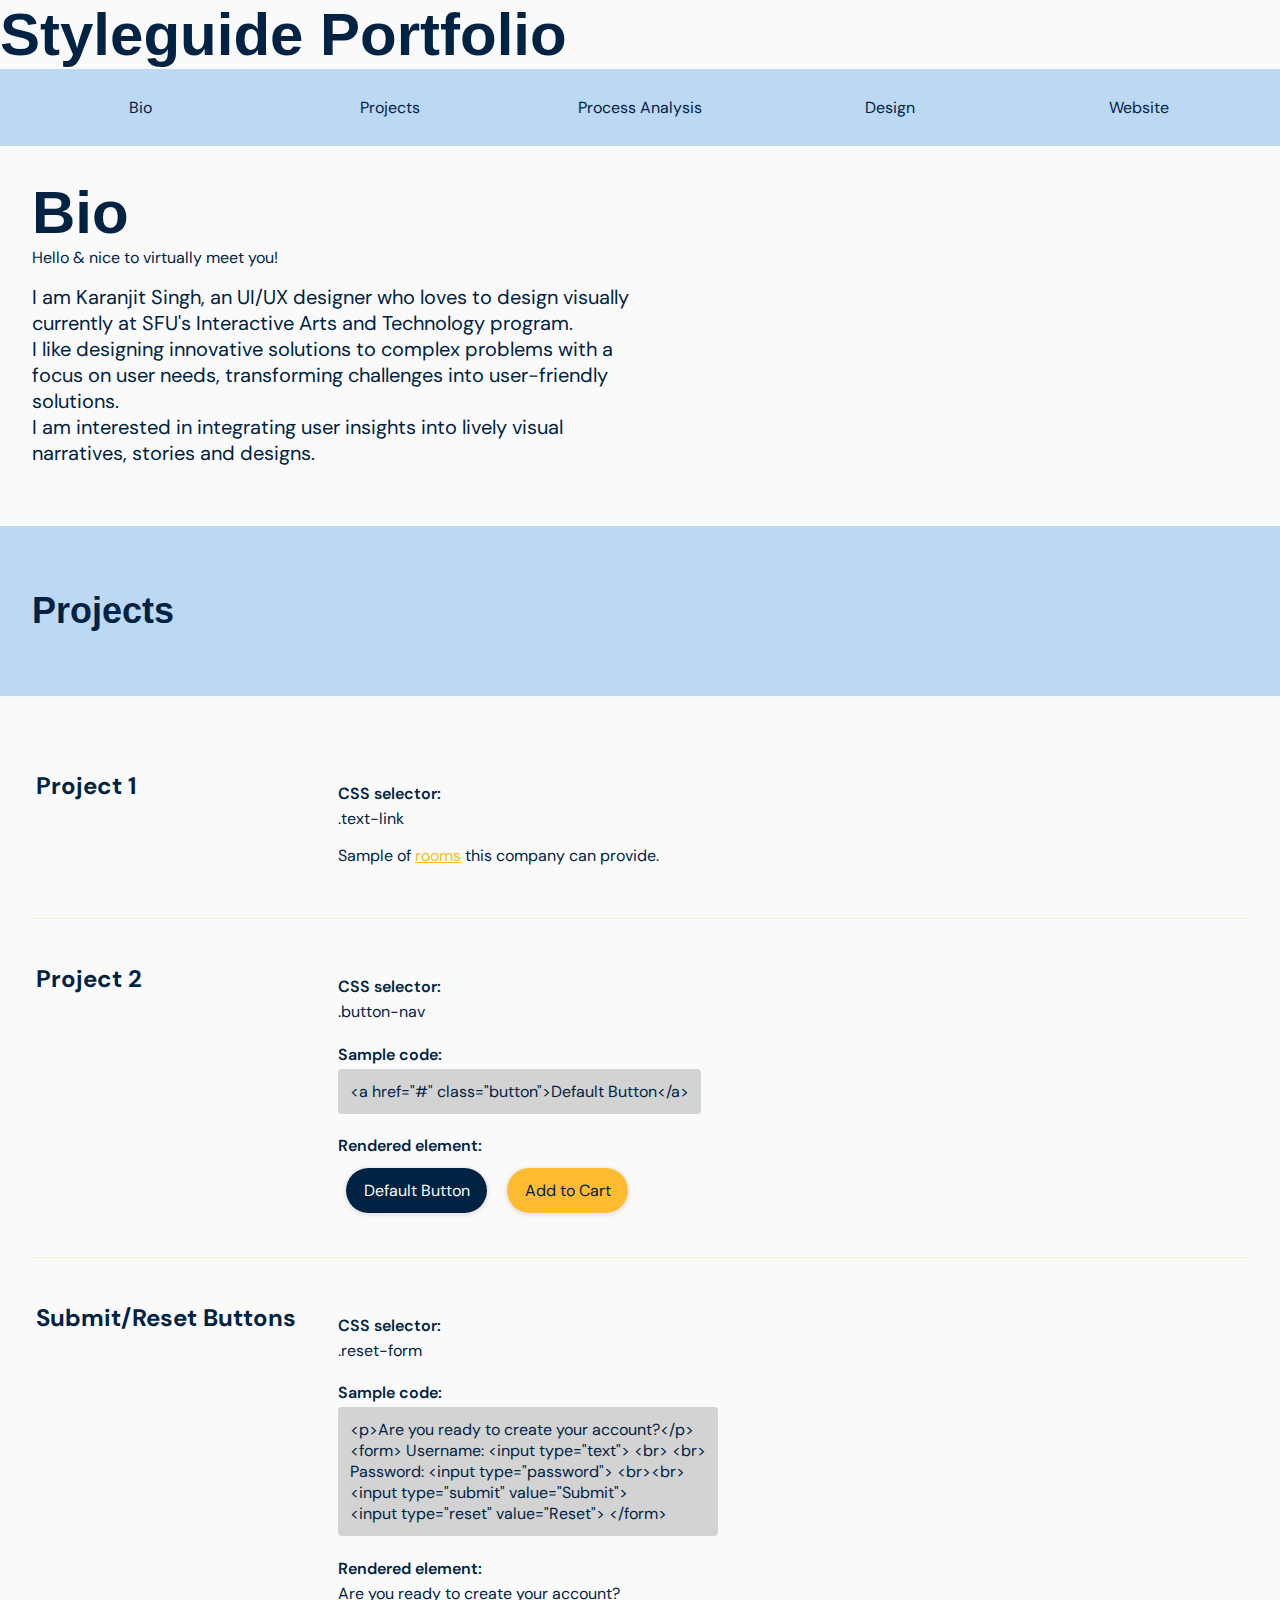
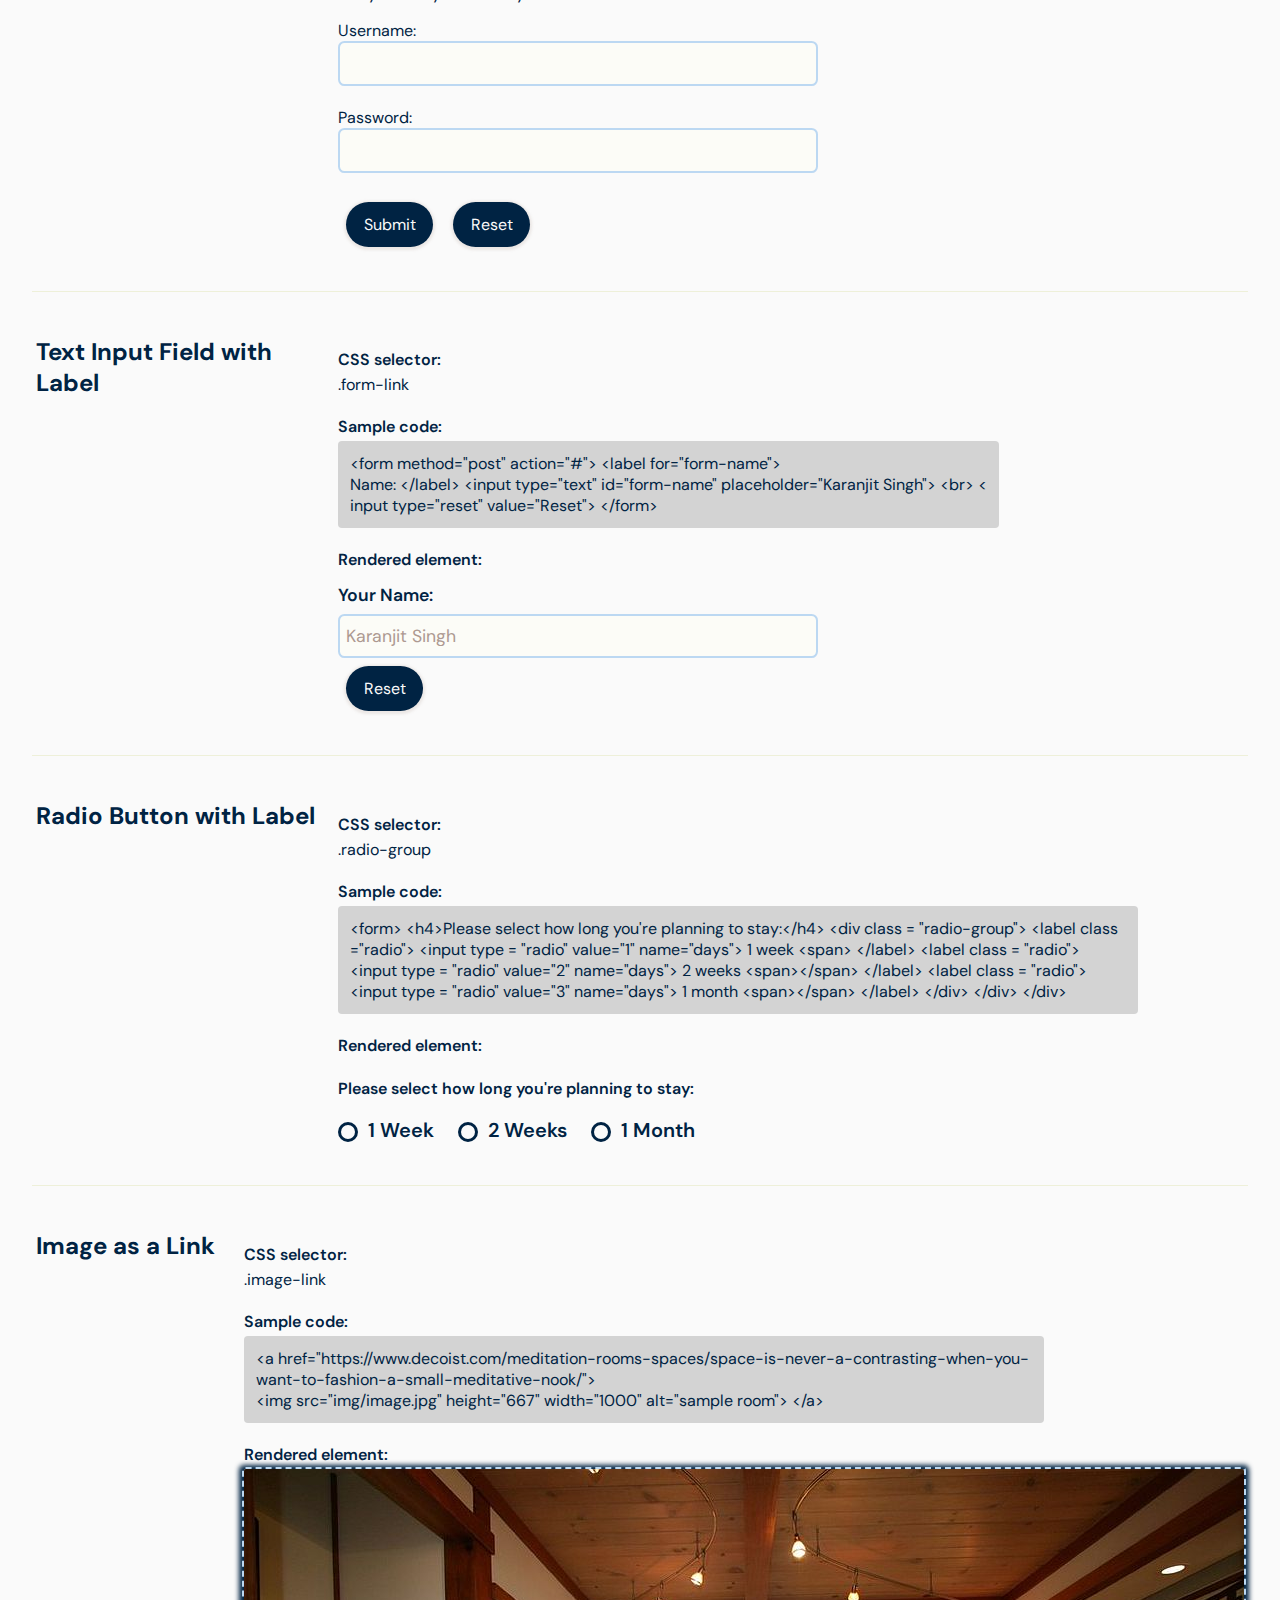
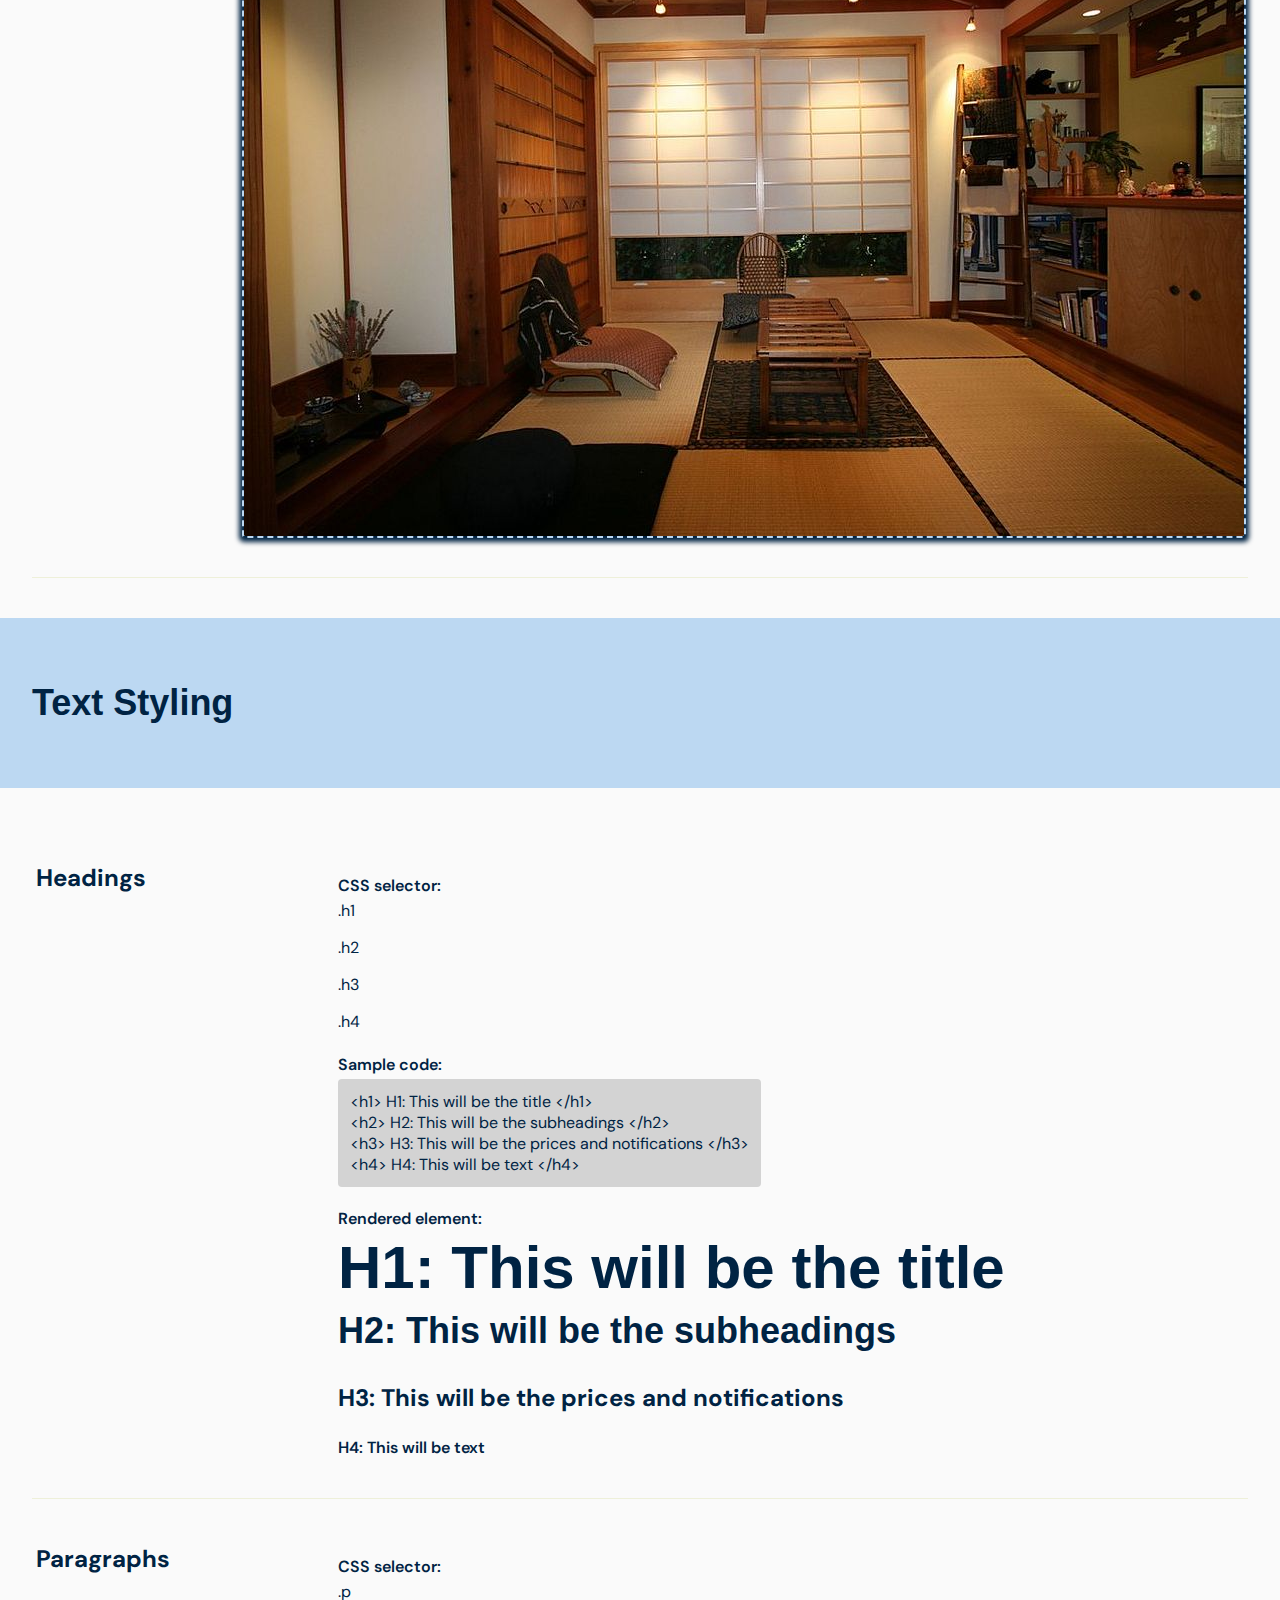
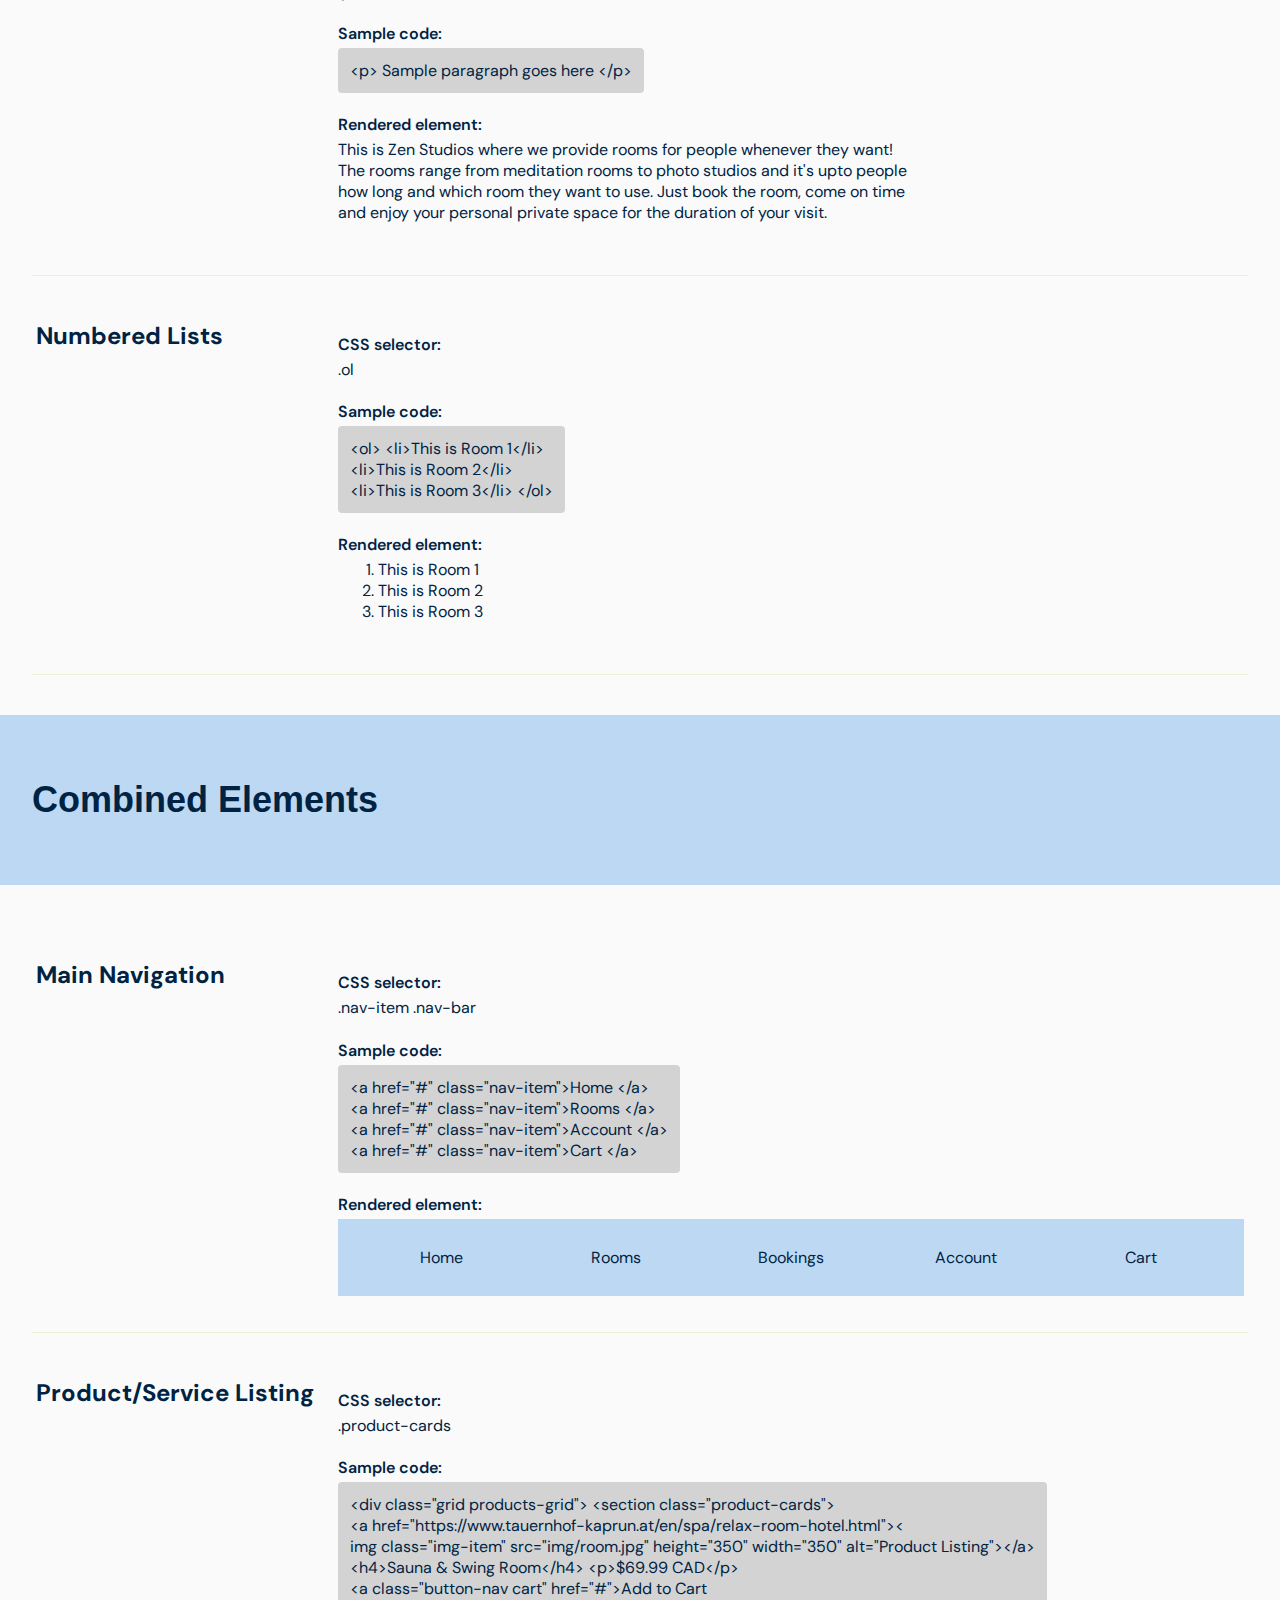
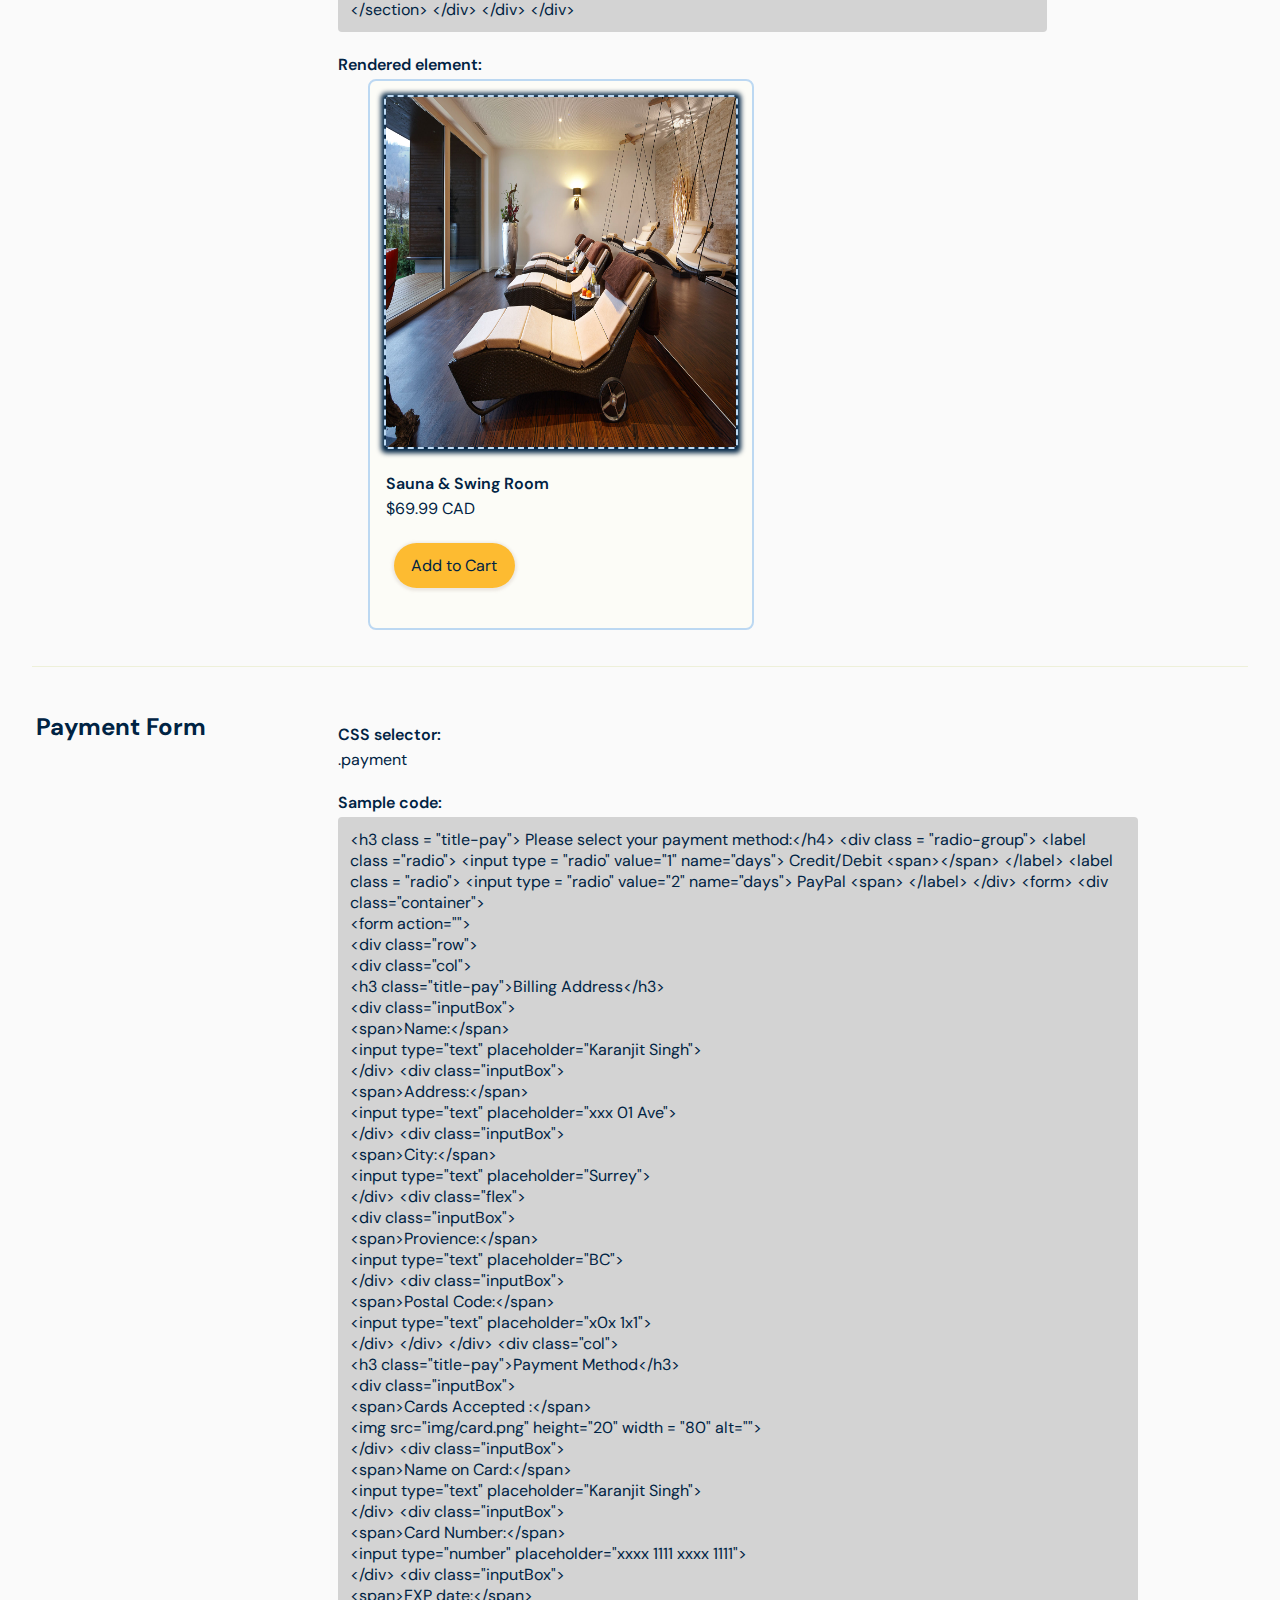
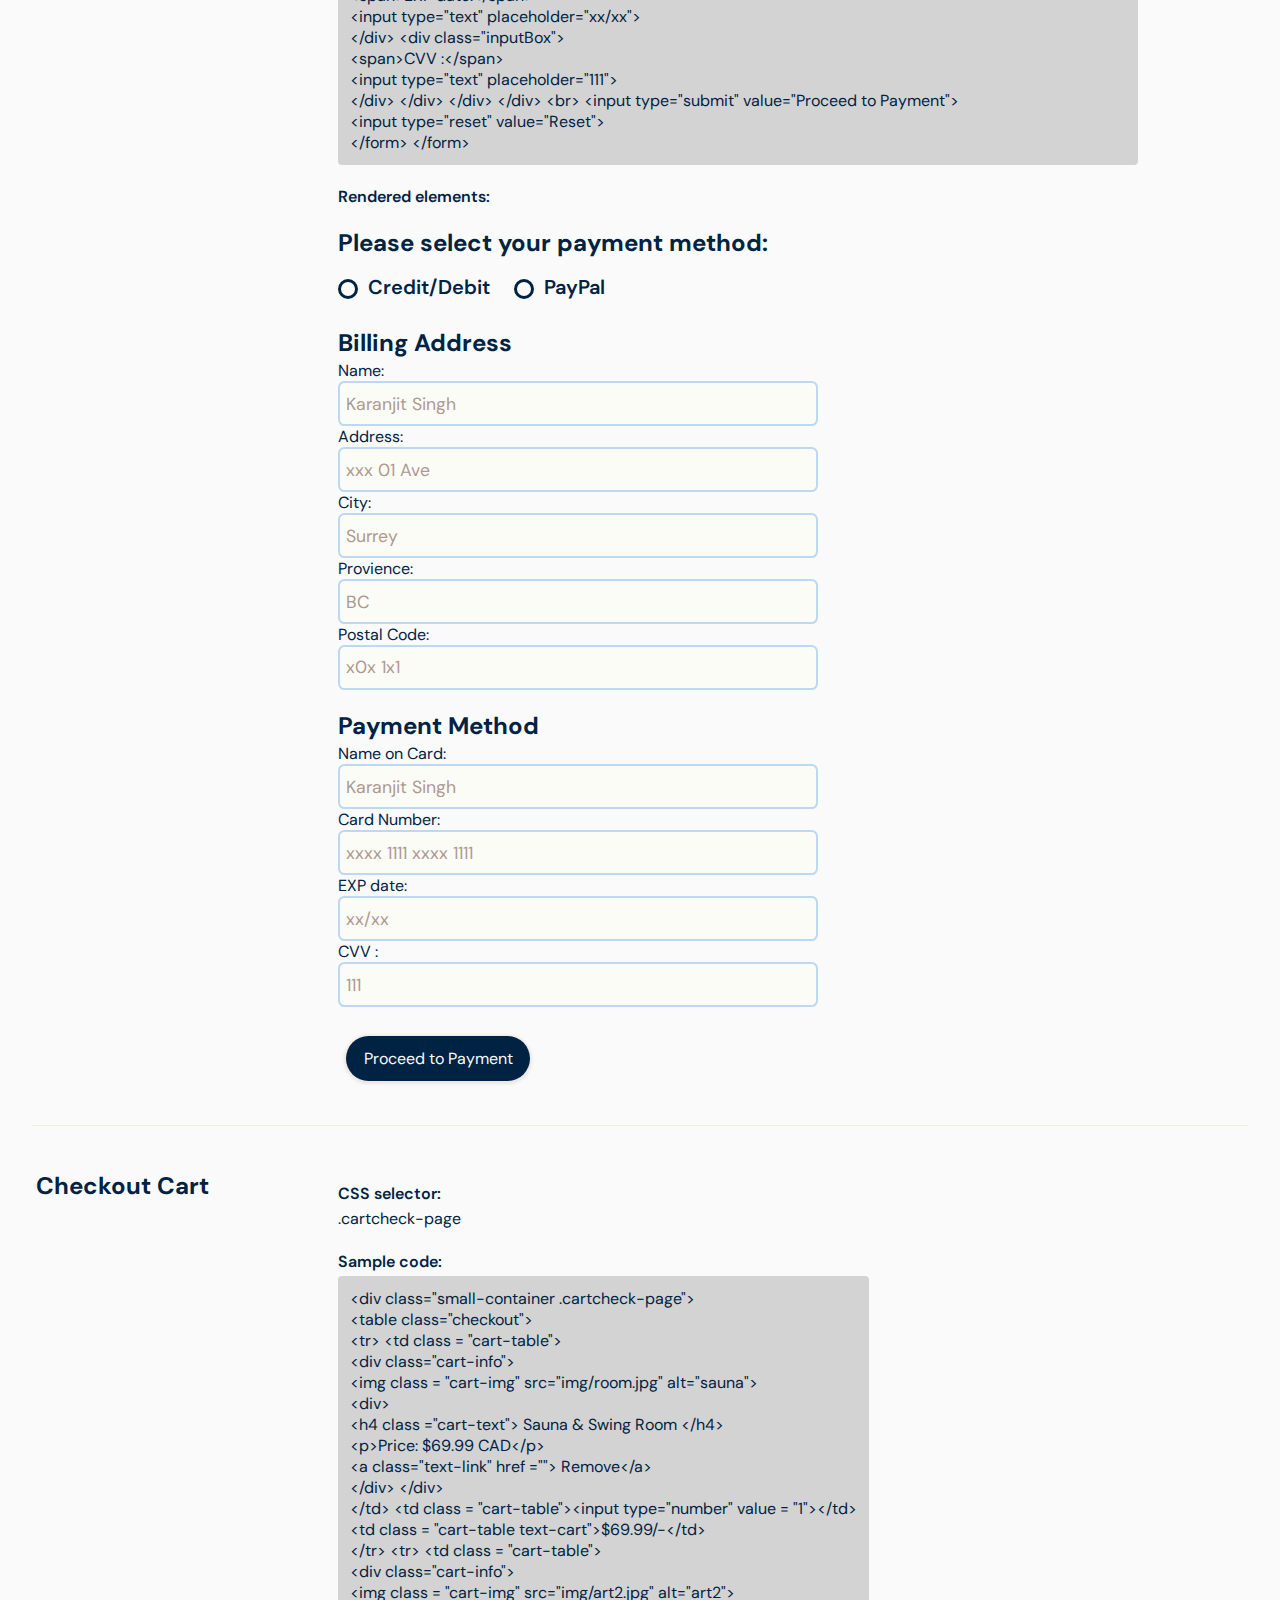
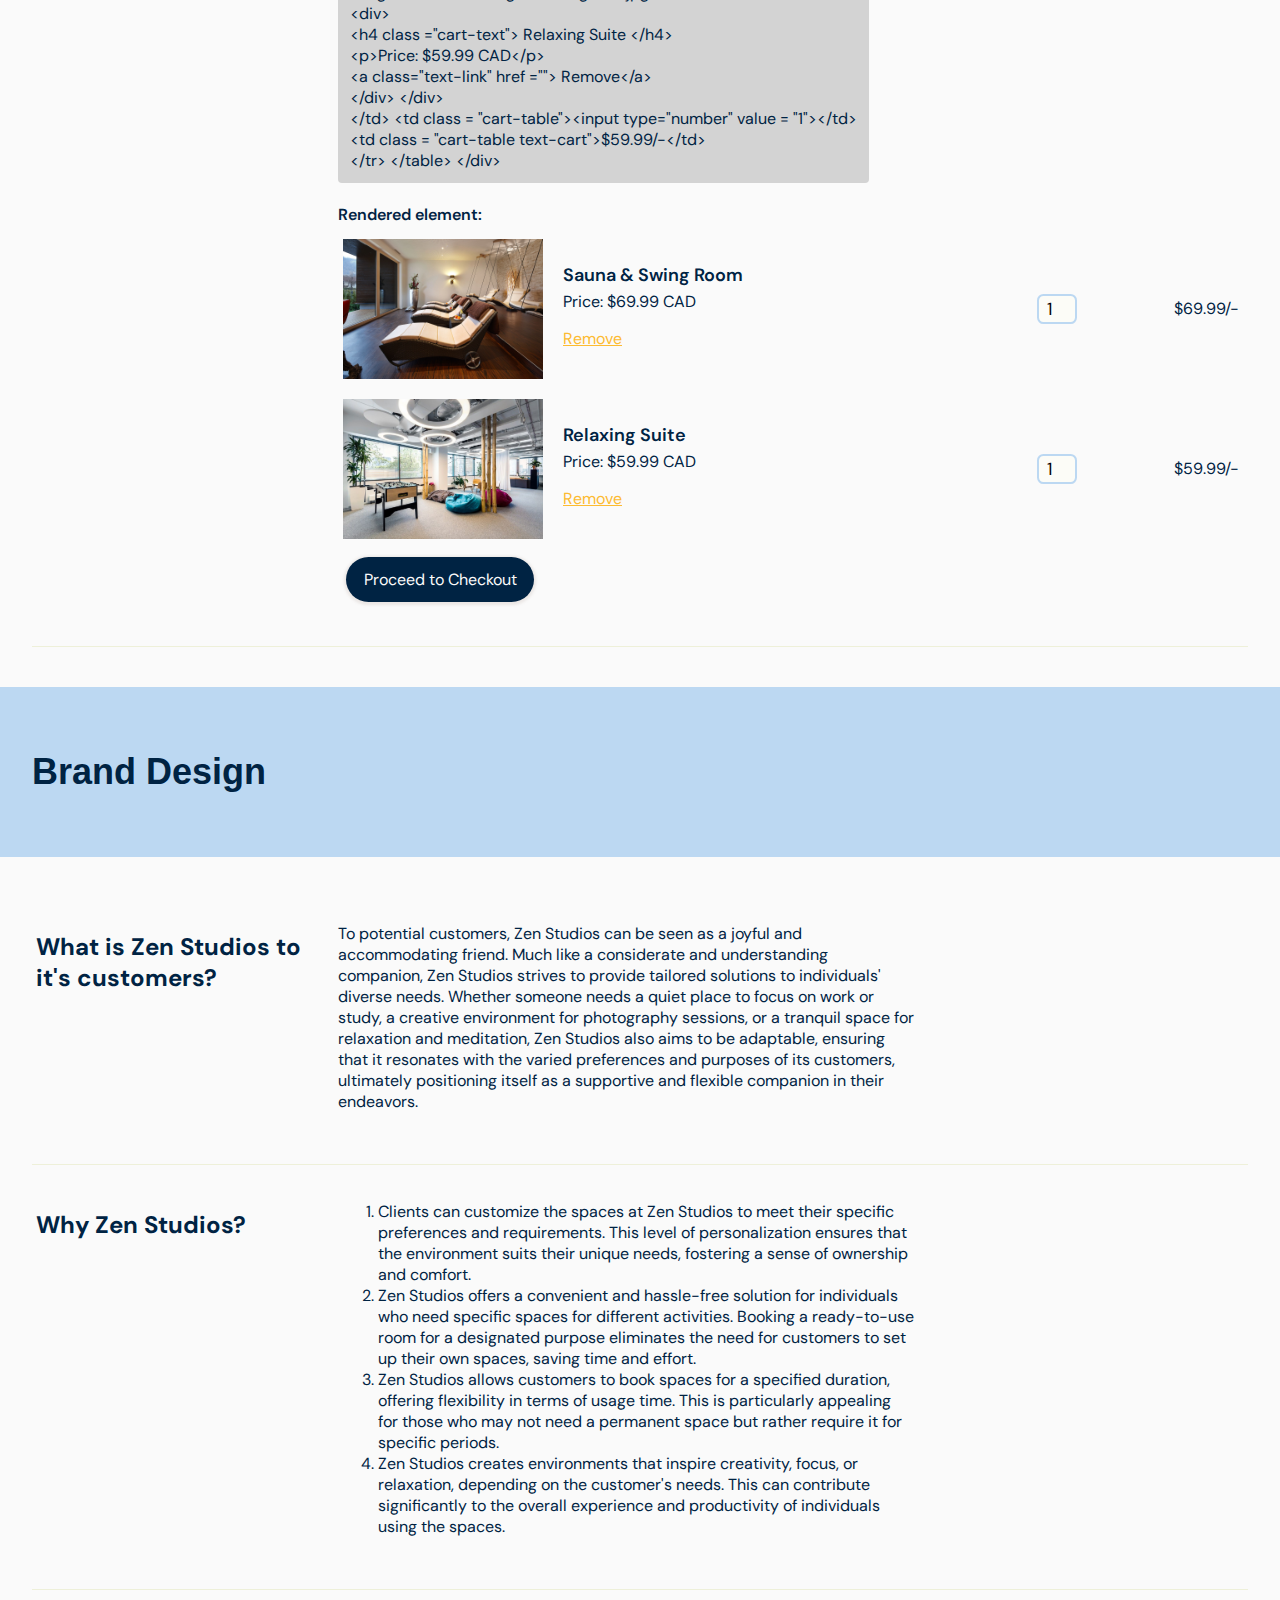
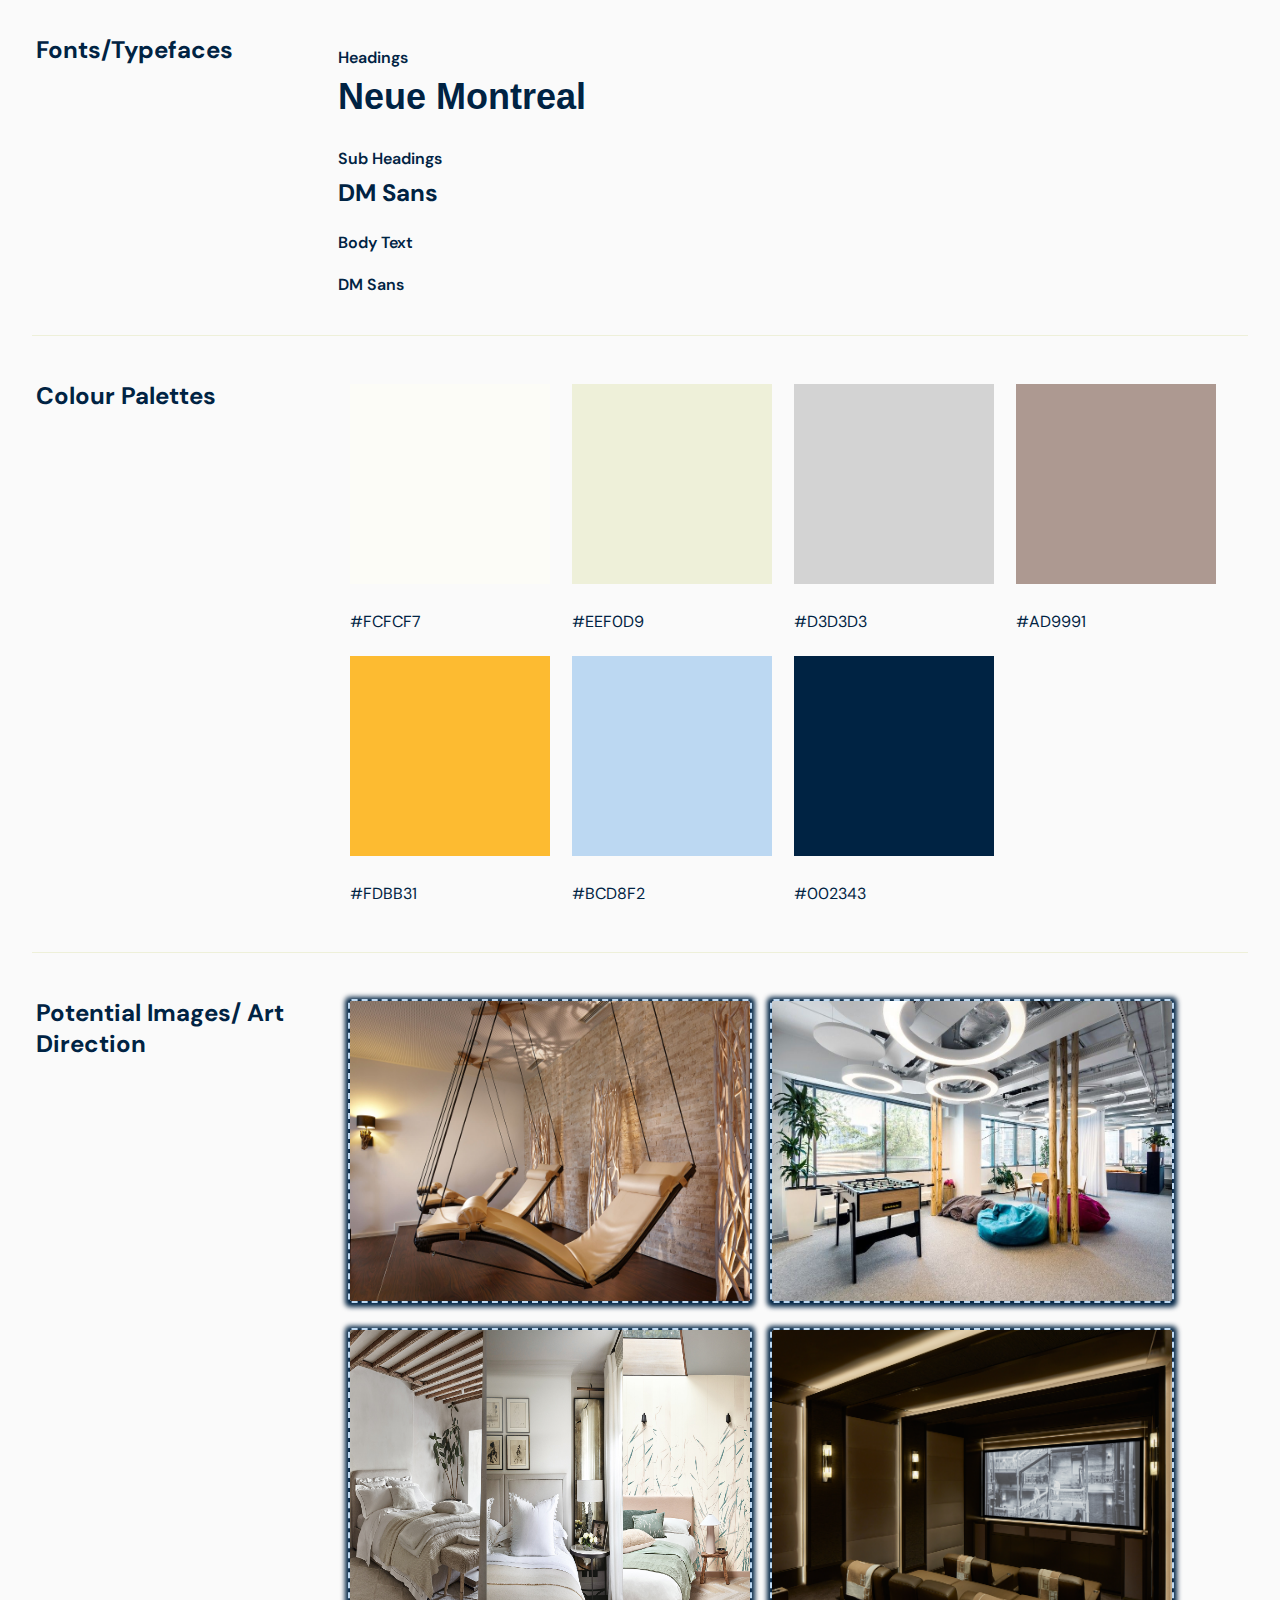
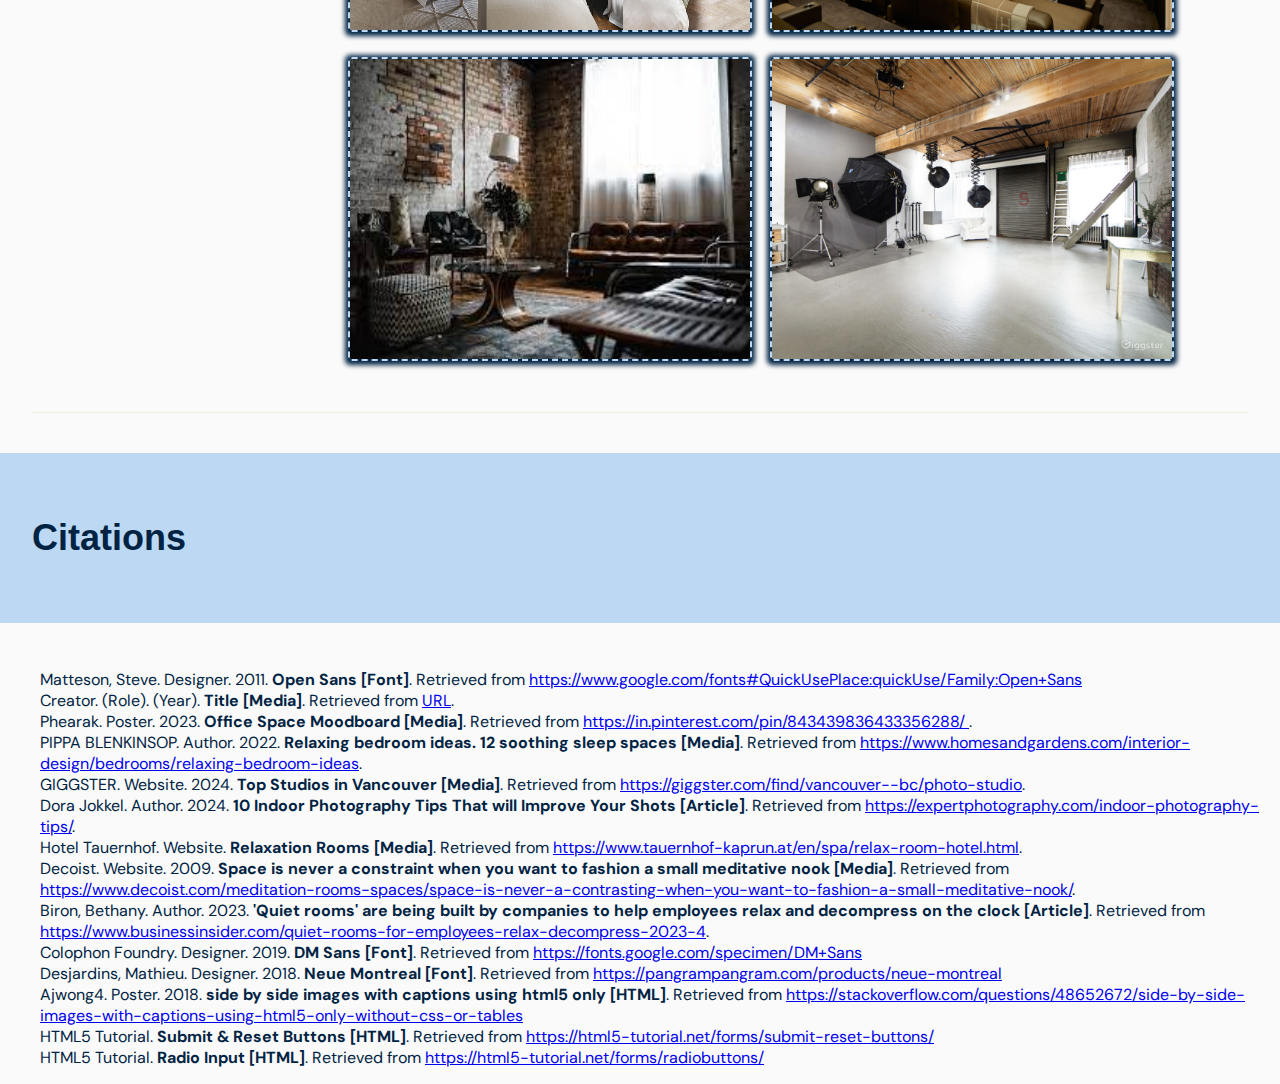
==== commit a5687417: "Bio Done" ====
--- a/Styleguide/index.html
+++ b/Styleguide/index.html
@@ -4,7 +4,7 @@
   <head>
 
     <meta charset="utf-8">
-    <title>Zen Studios</title>
+    <title>Portfolio Styleguide</title>
 
     <link rel="preconnect" href="https://fonts.googleapis.com">
     <link rel="preconnect" href="https://fonts.gstatic.com" crossorigin>
@@ -19,56 +19,44 @@
   <body>
 
     <header>
-      <h1>P01 Style Sheet</h1>
+      <h1>Styleguide Portfolio</h1>
 
       <nav class="grid nav-grid nav-bar">        
-        <a class="nav-item" href="#interactive_elements">Home</a>
-        <a class="nav-item" href="#text_styling">Brand Style</a>
-        <a class="nav-item" href="#branding">Zen Studios</a>
-        <a class="nav-item" href="product.html">Products</a>
-        <a class="nav-item" href="cart.html">Shopping Cart</a>
+        <a class="nav-item" href="#bio">Bio</a>
+        <a class="nav-item" href="#projects">Projects</a>
+        <a class="nav-item" href="#branding">Process Analysis</a>
+        <a class="nav-item" href="product.html">Design</a>
+        <a class="nav-item" href="product.html">Website</a>
       </nav>
     </header>
     
-    <section id="interactive_elements">
+    <section id="bio">
     <section class="title-banner">
       <div class="grid banner-grid">
         <div class="banner-text">
-          <h1>Zen Studios</h1>
+          <h1>Bio</h1>
           <div class="col">
-          <p>
-            Zen Studio offers versatile and adaptable spaces to individuals for a variety of purposes, 
-          catering towards different needs such as photography, study, relaxation, party and meditation. 
-          The service revolves around providing rooms or spaces that can be customized to suit 
-          the specific requirements of the users. Zen Studios aims to meet those needs by offering well-equipped and 
-          aesthetically pleasing rooms. Clients can book these spaces for a specified duration, 
-          allowing them to make the most of the environment based on their intended use.
+            <p>Hello & nice to virtually meet you!</p>
+          <p class = "heading">
+            I am Karanjit Singh, an UI/UX designer who loves to design visually currently at SFU's Interactive Arts and Technology program. <br>
+            I like designing innovative solutions to complex problems with a focus on user needs, transforming challenges into user-friendly solutions. <br>
+            I am interested in integrating user insights into lively visual narratives, stories and designs.
           </p>
         </div>
       </div>
-        <div class="banner-image">
-          <img src="img/art2.jpg" height="250" width="250" alt="sample room">
-        </div>
       </div>
     </section>
-
+  </section>
     <!-- INTERACTIVE ELEMENTS SECTION // -->
     
-    
-    <h2 class="element-main">Interactive Elements</h2>
-      <section class="element">
-        <div class="grid element-grid">
-        <h3>In-text link</h3>
+    <section id="projects">
+    <h2 class="element-main">Projects</h2>
+      <section class="element">
+        <div class="grid element-grid">
+        <h3>Project 1</h3>
         <div class="col">
         <h4>CSS selector:</h4>
         <p>.text-link</p>
-        <h4>Sample code:</h4>
-        <code>
-          &lt;p&gt;Sample of  
-          &lt;a class="text-link" href = "https://www.decoist.com/meditation-rooms-spaces/small-deck-in-the-secluded-garden-takes-your-meditation-practice-outdoors/"&gt;
-          rooms&lt;/a&gt; this company can provide.&lt;/p&gt;
-        </code>
-        <h4>Rendered element:</h4>
         <p>Sample of  
           <a class="text-link" href = "https://www.decoist.com/meditation-rooms-spaces/small-deck-in-the-secluded-garden-takes-your-meditation-practice-outdoors/">
           rooms</a> this company can provide.
@@ -82,7 +70,7 @@
       <!-- Default Button styling section -->
       <section class="element">
         <div class="grid element-grid">
-        <h3>Navigation Link</h3>
+        <h3>Project 2</h3>
         <div class="col">
         <h4>CSS selector:</h4>
         <p>.button-nav</p>
--- a/Styleguide/css/main.css
+++ b/Styleguide/css/main.css
@@ -79,6 +79,12 @@
 
 .cart-text{
   font-size: 18px;
+}
+
+.heading{
+  margin-top: 0.5rem;
+  font-size: 1.25rem;
+  max-width: 50rem;
 }
 
 p,
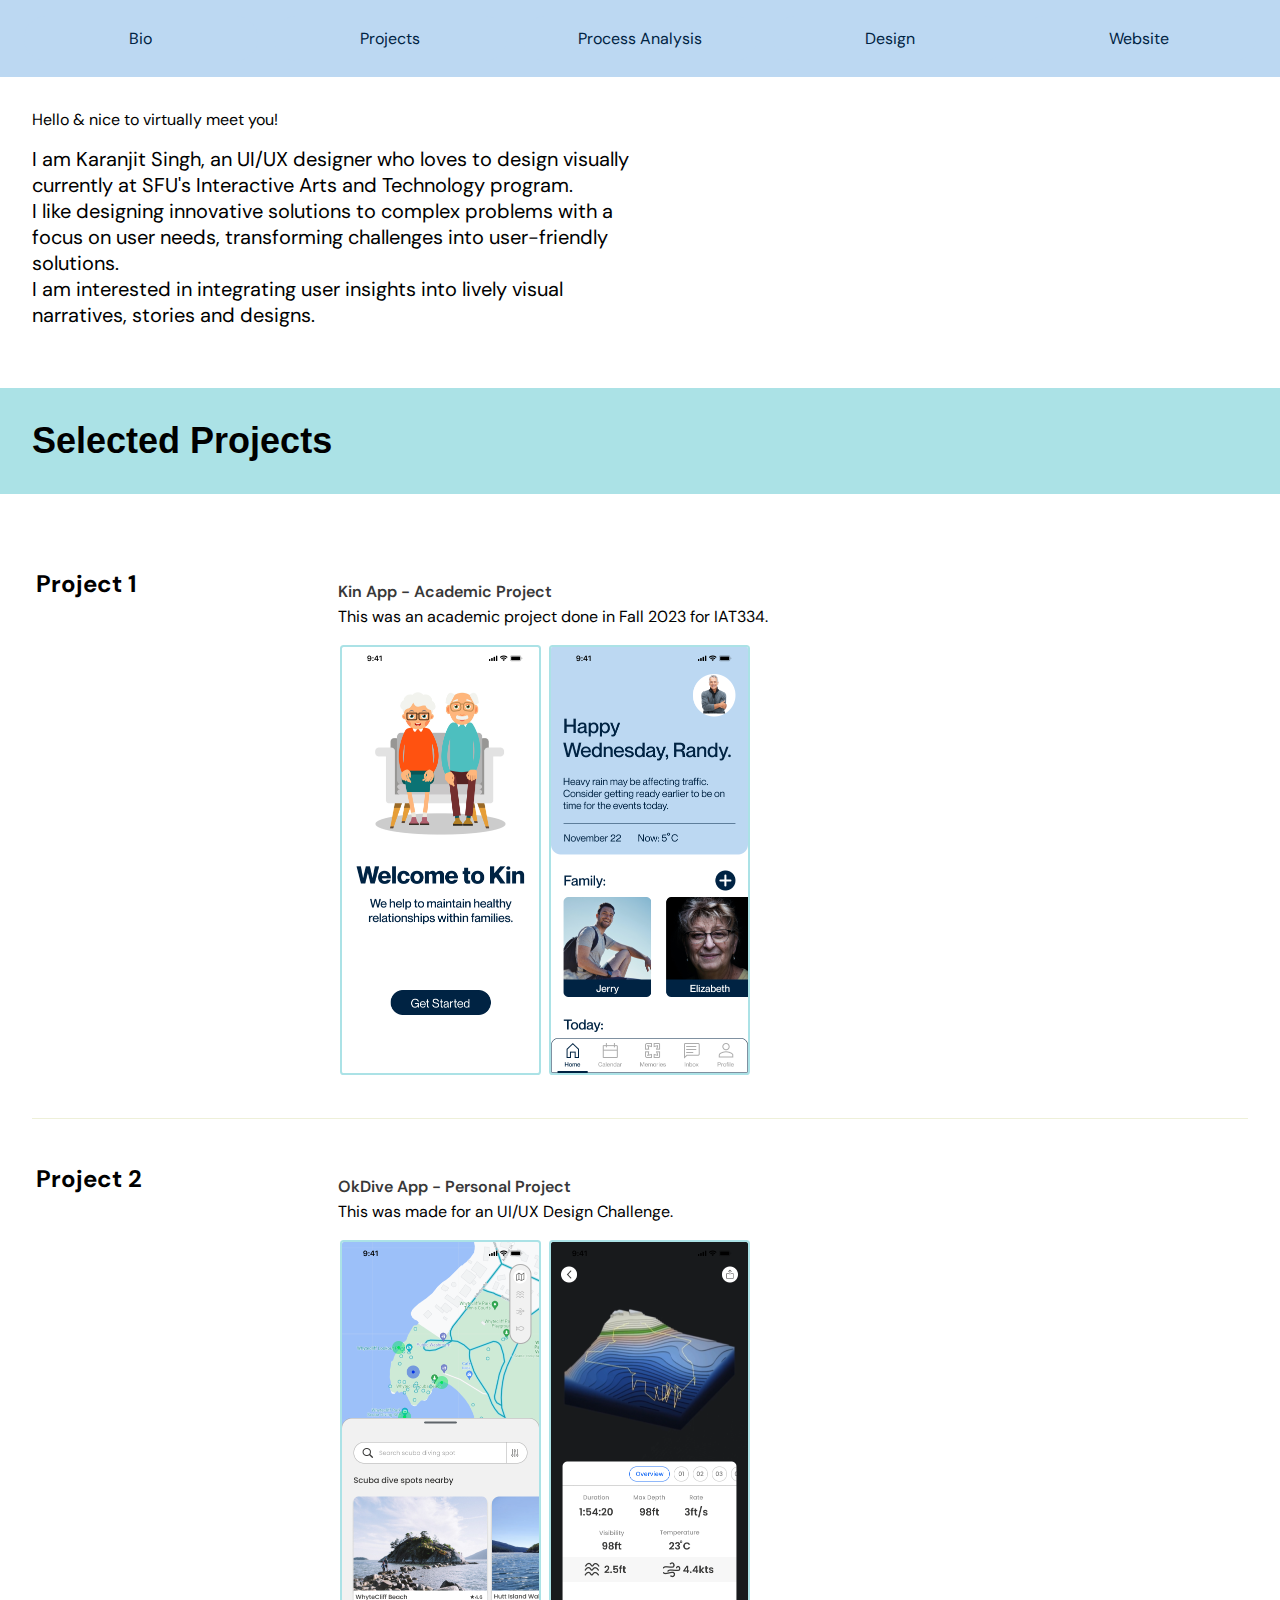
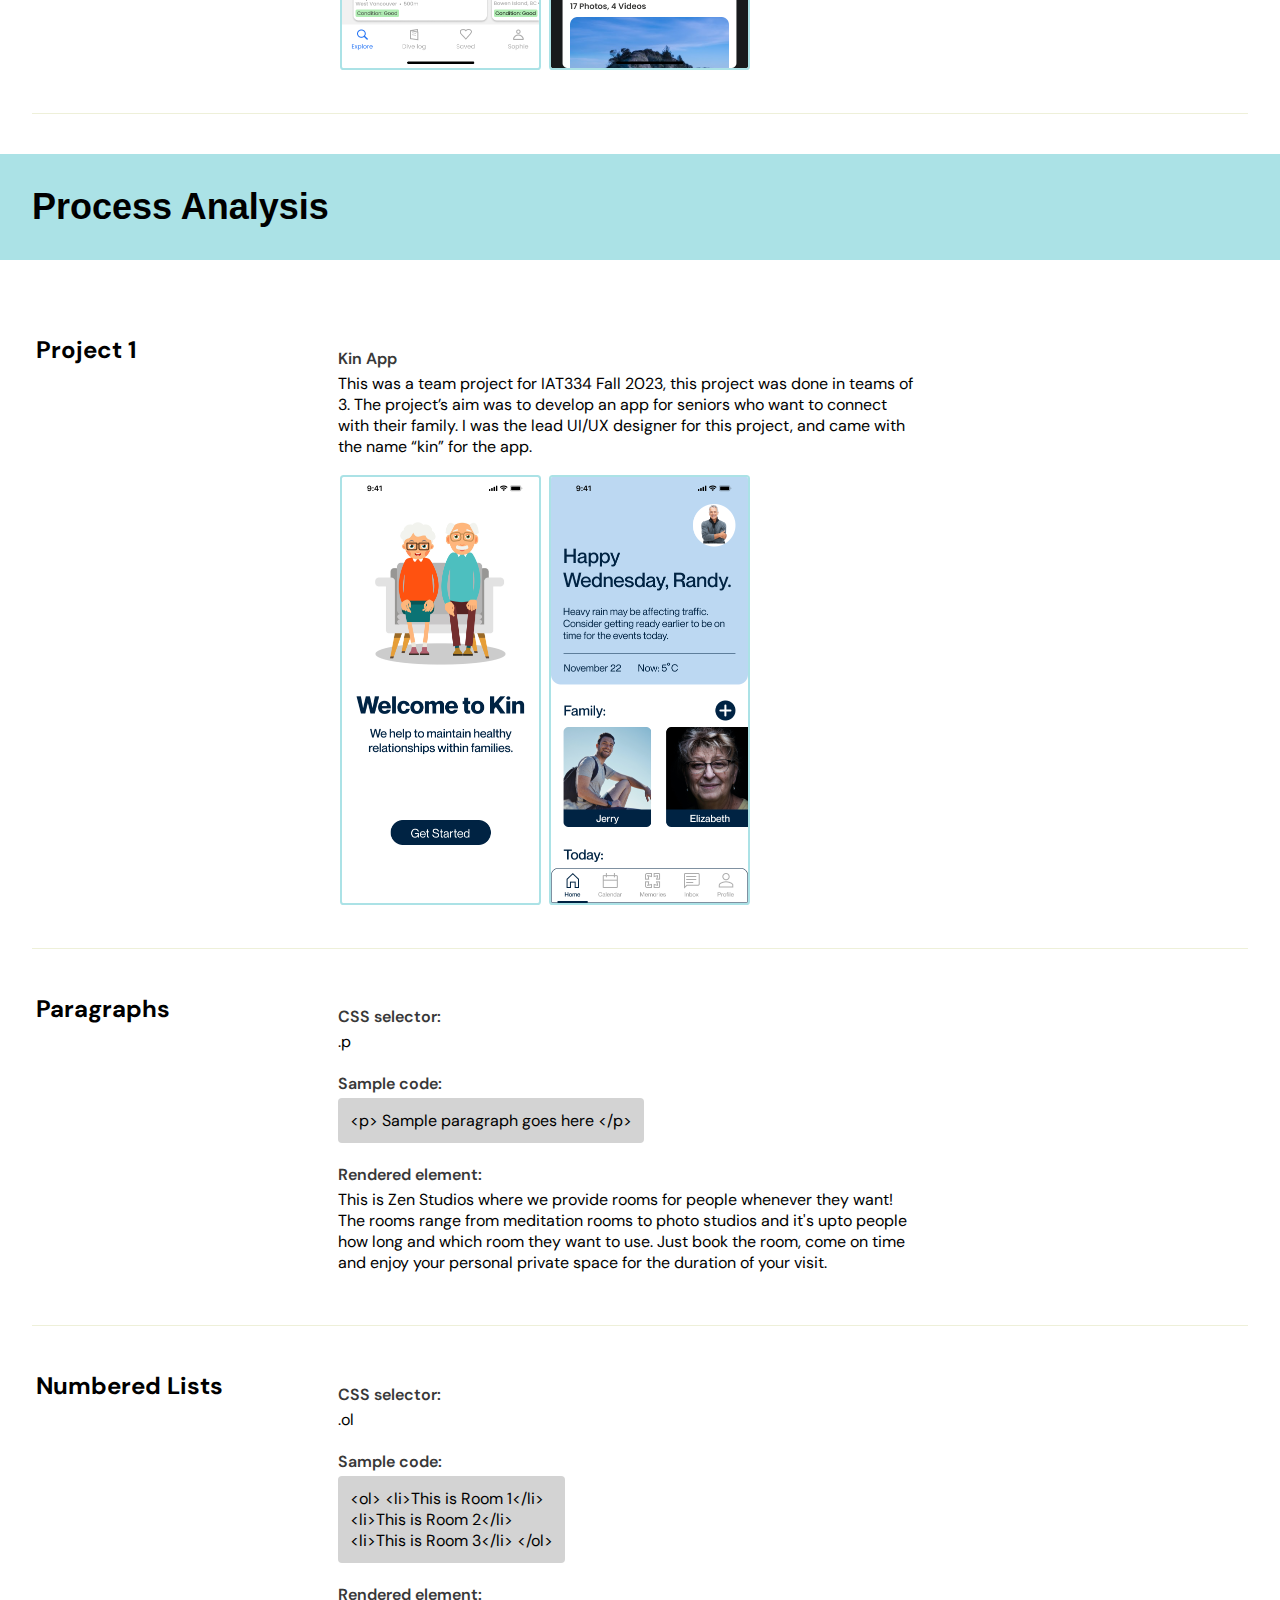
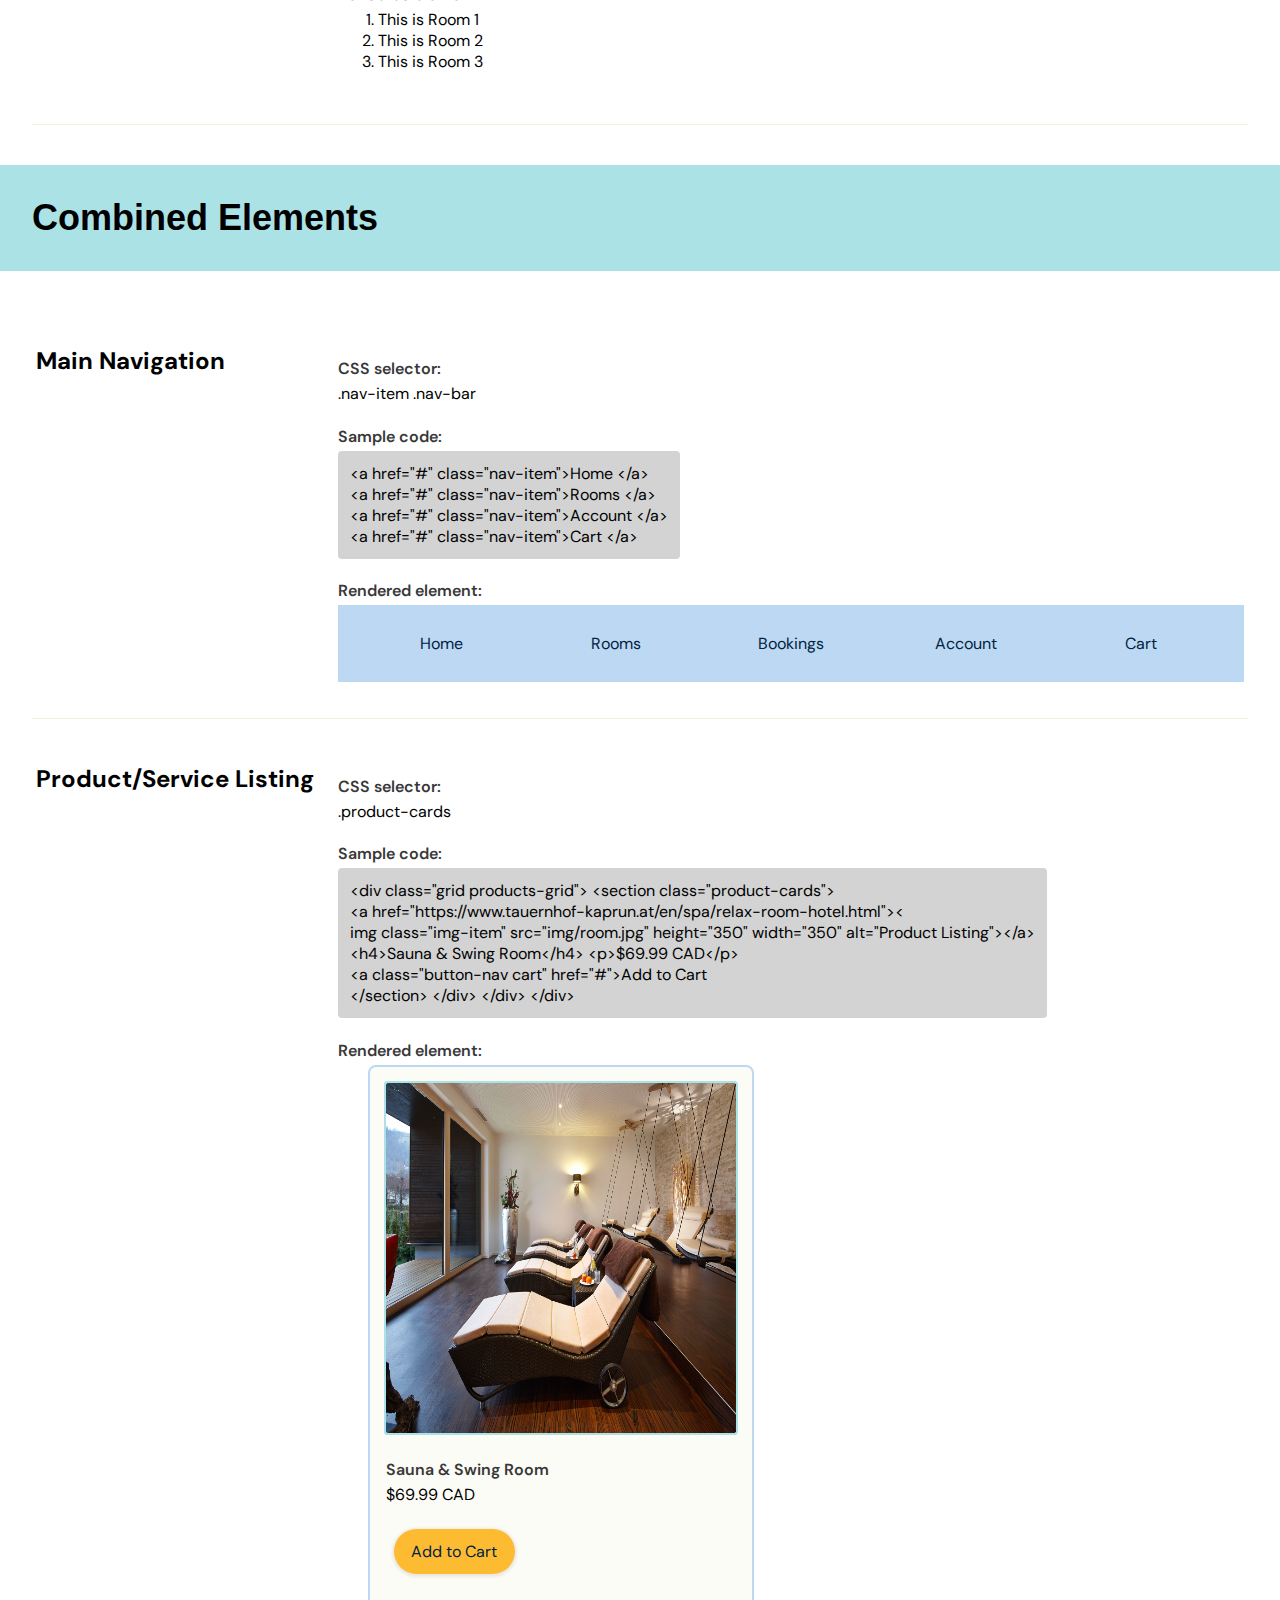
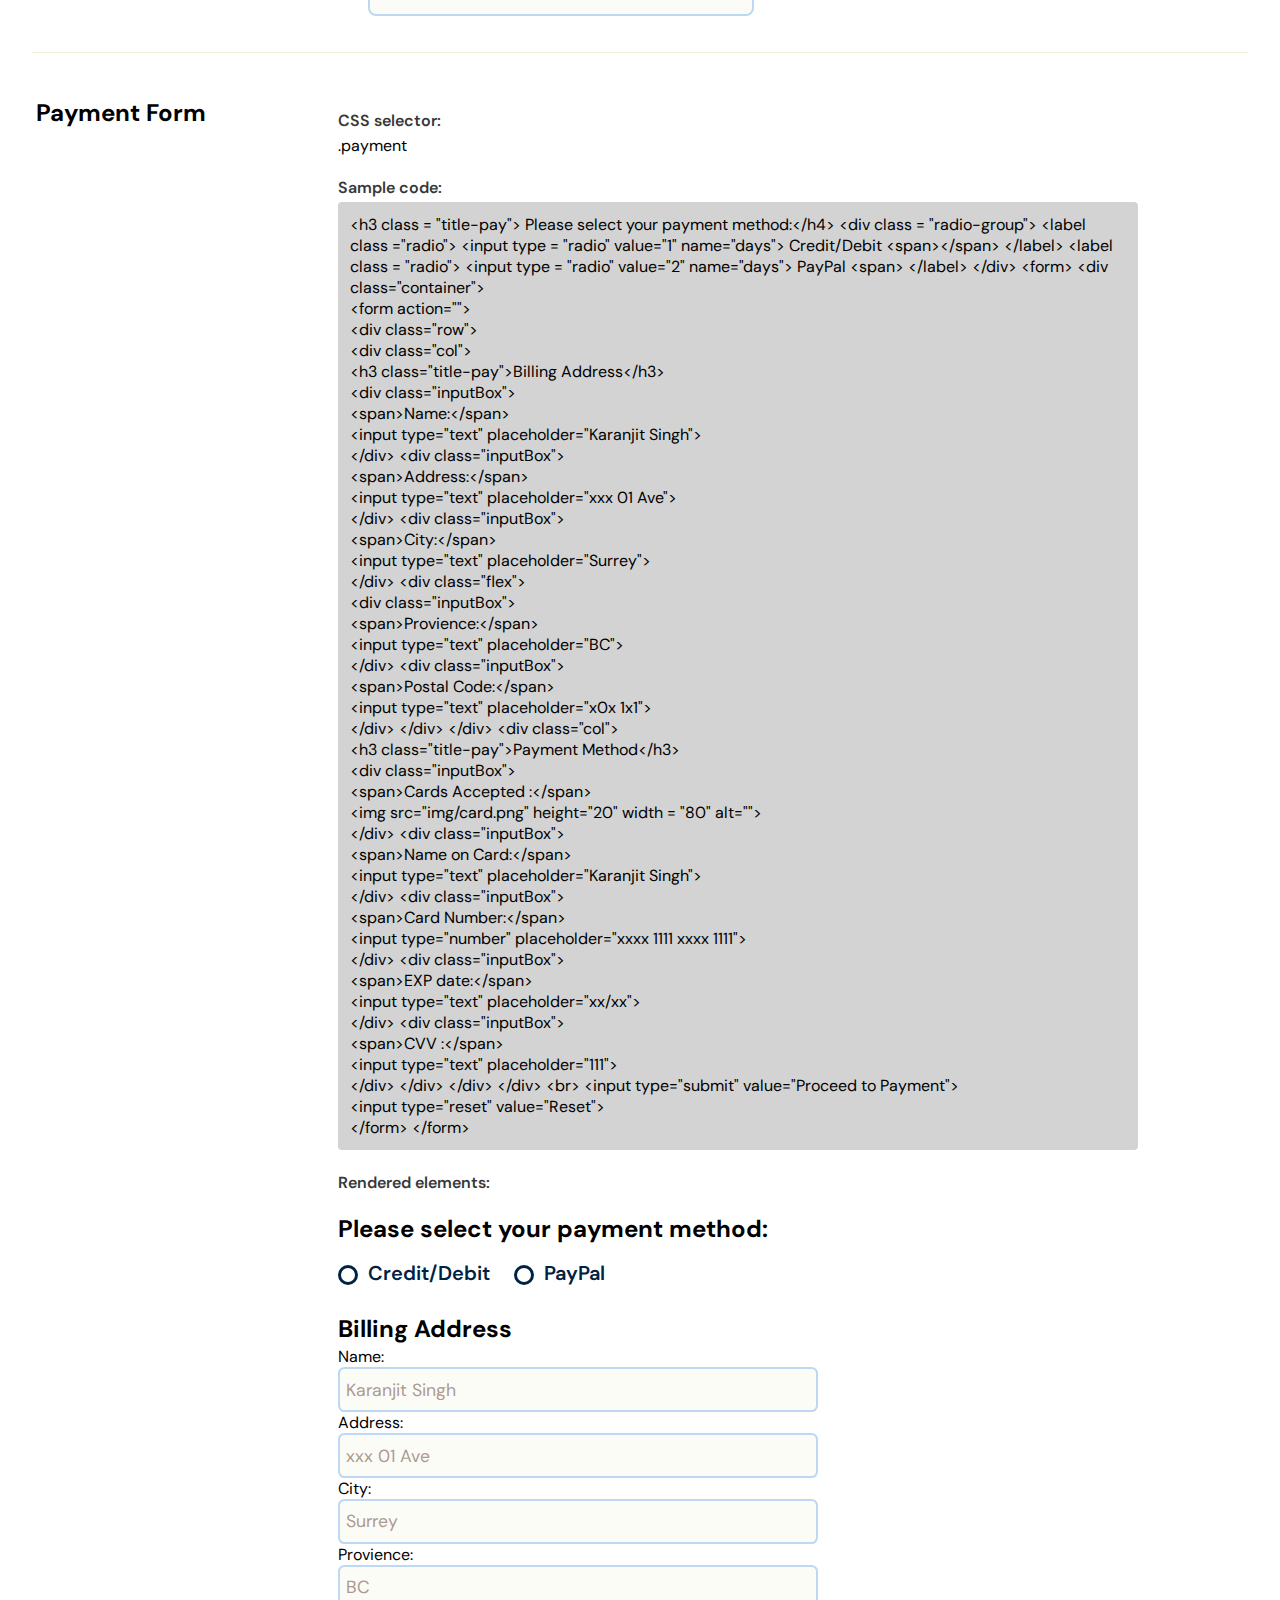
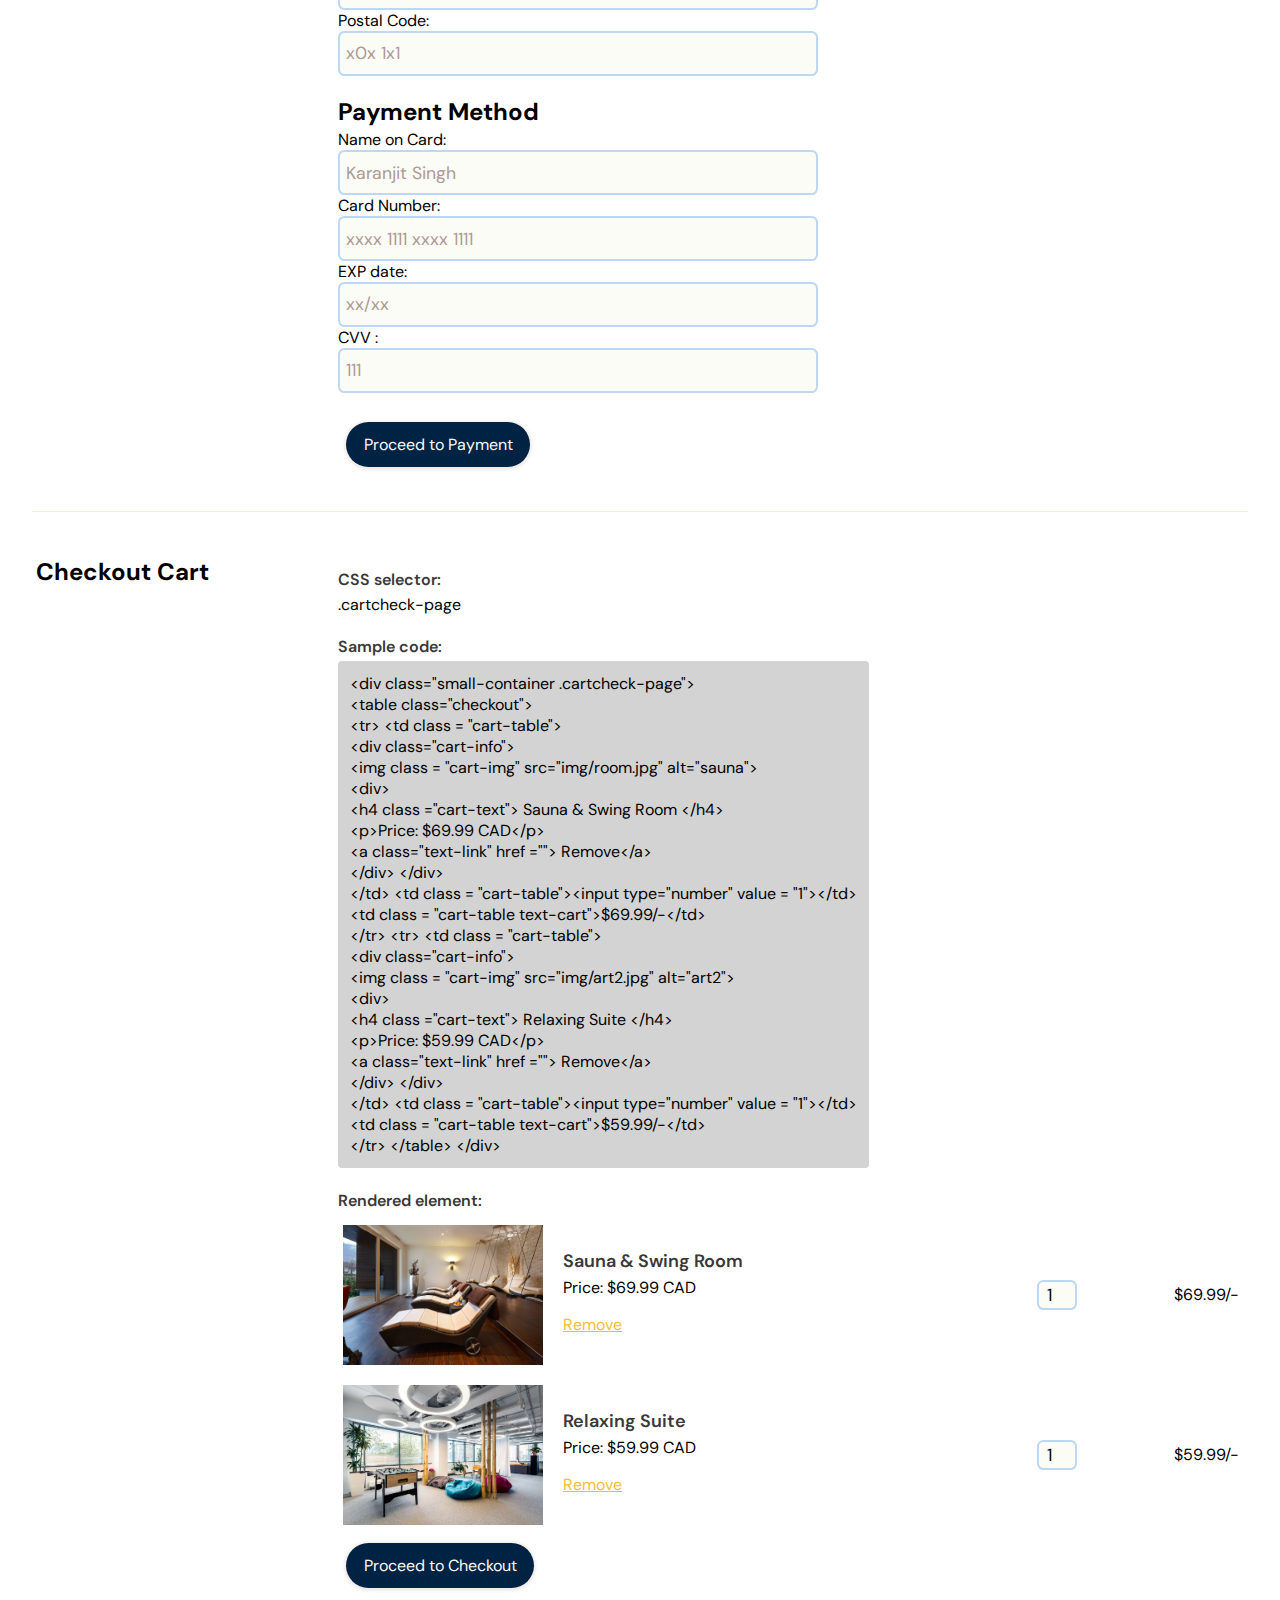
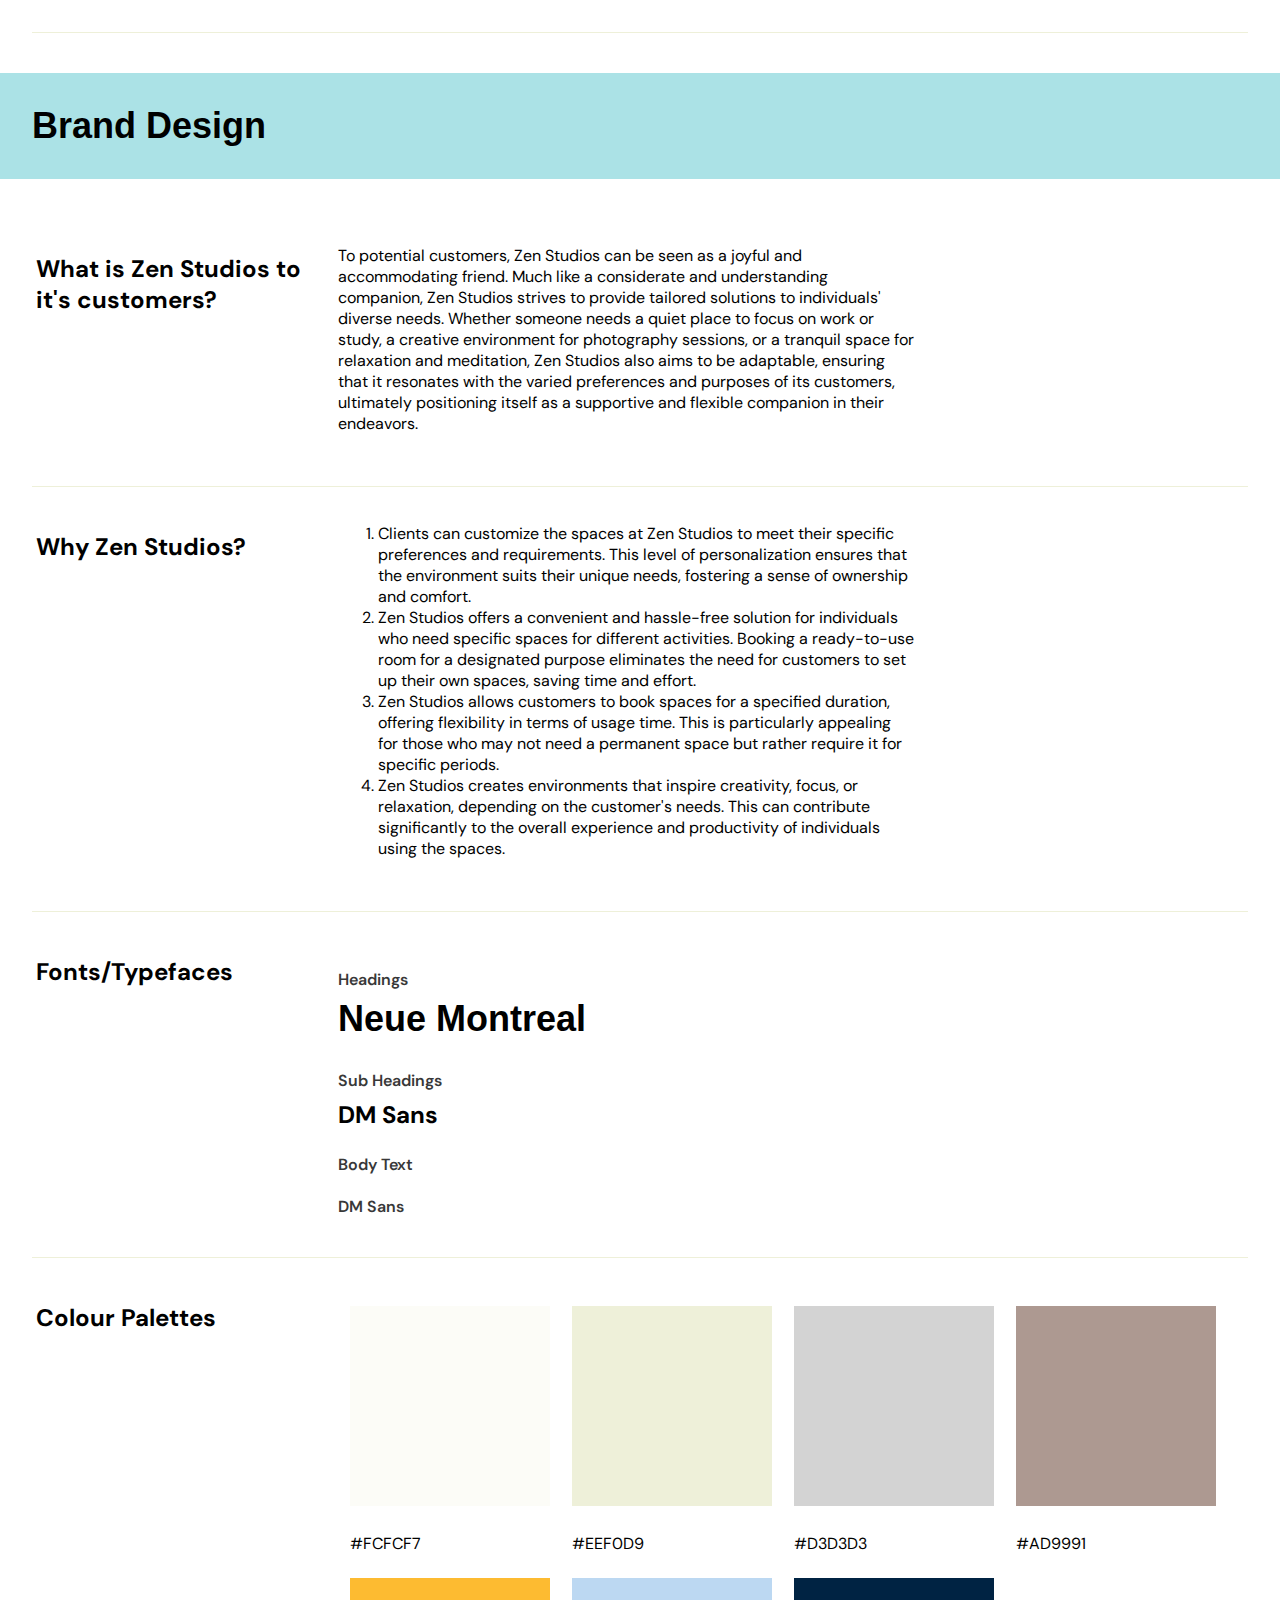
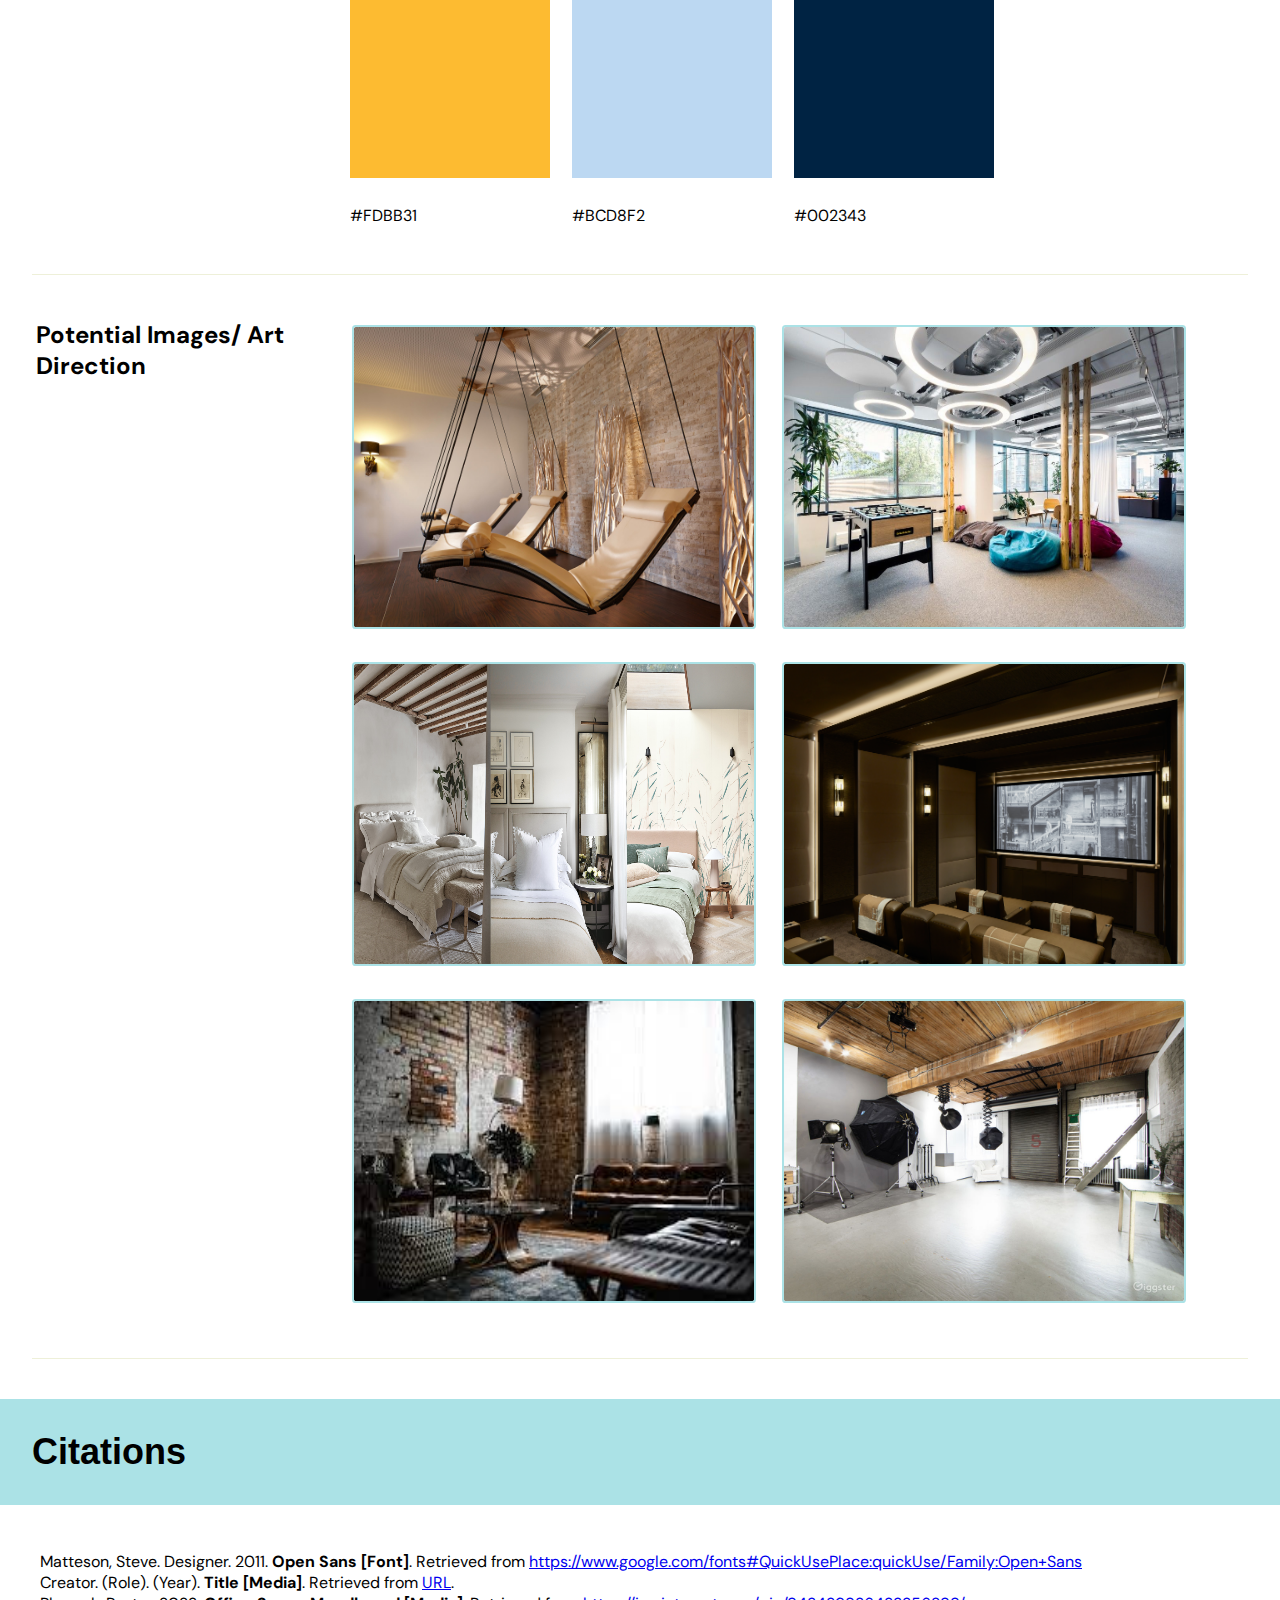
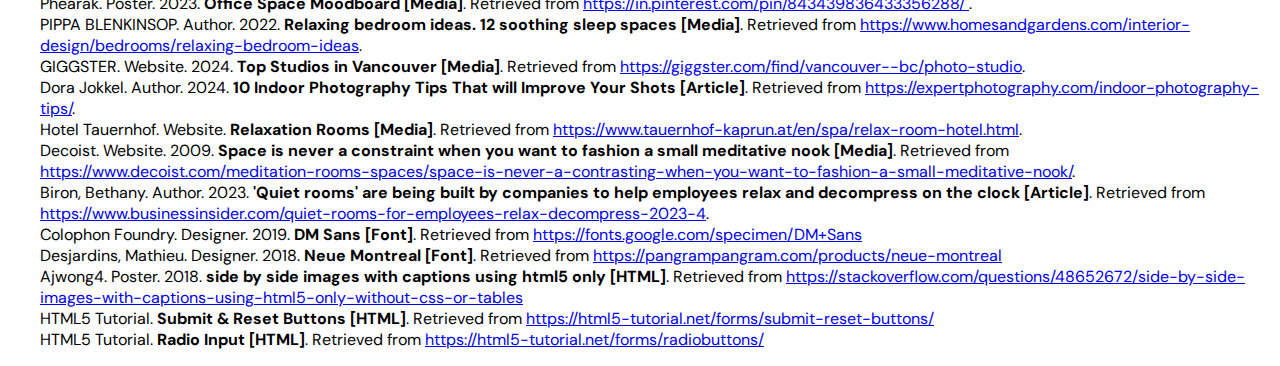
==== commit 2b2c6e3d: "Projects Added" ====
--- a/Styleguide/index.html
+++ b/Styleguide/index.html
@@ -19,22 +19,21 @@
   <body>
 
     <header>
-      <h1>Styleguide Portfolio</h1>
 
       <nav class="grid nav-grid nav-bar">        
         <a class="nav-item" href="#bio">Bio</a>
         <a class="nav-item" href="#projects">Projects</a>
-        <a class="nav-item" href="#branding">Process Analysis</a>
+        <a class="nav-item" href="#process">Process Analysis</a>
         <a class="nav-item" href="product.html">Design</a>
         <a class="nav-item" href="product.html">Website</a>
       </nav>
     </header>
     
+    <!-- Bio Section // -->
     <section id="bio">
     <section class="title-banner">
       <div class="grid banner-grid">
         <div class="banner-text">
-          <h1>Bio</h1>
           <div class="col">
             <p>Hello & nice to virtually meet you!</p>
           <p class = "heading">
@@ -47,218 +46,52 @@
       </div>
     </section>
   </section>
-    <!-- INTERACTIVE ELEMENTS SECTION // -->
     
+    
+  <!-- Project Section // -->
     <section id="projects">
-    <h2 class="element-main">Projects</h2>
+    <h2 class="element-main">Selected Projects</h2>
       <section class="element">
         <div class="grid element-grid">
         <h3>Project 1</h3>
         <div class="col">
-        <h4>CSS selector:</h4>
-        <p>.text-link</p>
-        <p>Sample of  
-          <a class="text-link" href = "https://www.decoist.com/meditation-rooms-spaces/small-deck-in-the-secluded-garden-takes-your-meditation-practice-outdoors/">
-          rooms</a> this company can provide.
-        </p>
-        </div>
-        </div>
-
+        <h4>Kin App - Academic Project</h4>
+        <p>This was an academic project done in Fall 2023 for IAT334.</p>
+        <img class ="img-item" src="img/kin2.png" height="426" width="197" alt="project homepage">
+        <img class ="img-item" src="img/kin1.png" height="426" width="197" alt="project homepage"> 
+        </div>
+        </div>
       </section>
 
-
-      <!-- Default Button styling section -->
       <section class="element">
         <div class="grid element-grid">
         <h3>Project 2</h3>
         <div class="col">
-        <h4>CSS selector:</h4>
-        <p>.button-nav</p>
-
-        <h4>Sample code:</h4>
-        <code>&lt;a href="#" class="button"&gt;Default Button&lt;/a&gt;</code>
-
-        <h4>Rendered element:</h4>
-        <a class="button-nav" href="#">Default Button</a>
-        <a class="button-nav cart" href="#">Add to Cart</a>
-       </div>
-      </div>
-      </section>
-
-
-      <section class="element">
-        <div class="grid element-grid">
-        <h3>Submit/Reset Buttons</h3>
-        <div class="col">
-        <h4>CSS selector:</h4>
-        <p>.reset-form</p>
-
-        <h4>Sample code:</h4>
-        <code>&lt;p&gt;Are you ready to create your account?&lt;/p&gt; <br>
-          &lt;form&gt;
-          Username:
-          &lt;input type="text"&gt; &lt;br&gt;
-          &lt;br&gt; <br> Password: &lt;input type="password"&gt; &lt;br&gt;&lt;br&gt; <br>
-          &lt;input type="submit" value="Submit"&gt;<br>
-          &lt;input type="reset" value="Reset"&gt;
-          &lt;/form&gt;</code>
-
-        <h4>Rendered element:</h4>
-        <p>Are you ready to create your account?</p>
-        <form>
-        Username:
-        <input type="text">
-        <br>
-        <br> Password:
-        <input type="password">
-        <br><br>
-        <span class="button-nav">
-          <span>
-              <input type="Submit" value="Submit">
-          </span>
-      </span>
-        <span class="button-nav">
-          <span>
-              <input type="Reset" value="Reset">
-          </span>
-      </span>
-        </form>
-        </div>
-      </div>
-      </section>
-
-
-      <section class="element">
-        <div class="grid element-grid">
-        <h3>Text Input Field with Label</h3>
-        <div class="col">
-        <h4>CSS selector:</h4>
-        <p>.form-link</p>
-
-        <h4>Sample code:</h4>
-        <code>&lt;form method="post" action="#"&gt; &lt;label for="form-name"&gt; <br> Name: &lt;/label&gt; 
-          &lt;input type="text" id="form-name" placeholder="Karanjit Singh"&gt; &lt;br&gt; &lt;<br>input type="reset" value="Reset"&gt;
-          &lt;/form&gt;
-        </code>
-
-        <h4>Rendered element:</h4>
-        <form method="post" action="#">
-          <label for="form-name">Your Name:</label>
-          <input type="text" id="form-name" placeholder="Karanjit Singh"> <br>
-          <span class="button-nav">
-            <span>
-                <input type="Reset" value="Reset">
-            </span>
-        </span>
-        </form>
-        </div>
-        </div>
-
-      </section>
-
-
-      <section class="element">
-        <div class="grid element-grid">
-        <h3>Radio Button with Label</h3>
-        <div class="col">
-        <h4>CSS selector:</h4>
-        <p>.radio-group</p>
-
-        <h4>Sample code:</h4>
-        <code>
-          &lt;form&gt;
-          
-          &lt;h4>Please select how long you're planning to stay:&lt;/h4>
-          &lt;div class = "radio-group">
-          &lt;label class ="radio">
-          &lt;input type = "radio" value="1" name="days">
-            1 week
-            &lt;span></span>
-            &lt;/label>
-            &lt;label class = "radio">
-            &lt;input type = "radio" value="2" name="days">
-            2 weeks
-            &lt;span>&lt;/span>
-            &lt;/label>
-            &lt;label class = "radio">
-            &lt;input type = "radio" value="3" name="days">
-            1 month
-            &lt;span>&lt;/span>
-            &lt;/label>
-            &lt;/div>
-            &lt;/div>
-            &lt;/div>
-        </code>
-
-        <h4>Rendered element:</h4>
-        <h4>Please select how long you're planning to stay:</h4>
-        <div class = "radio-group">
-          <label class ="radio">
-            <input type = "radio" value="1" name="days">
-            1 week
-            <span></span>
-          </label>
-          <label class = "radio">
-            <input type = "radio" value="2" name="days">
-            2 weeks
-            <span></span>
-          </label>
-          <label class = "radio">
-            <input type = "radio" value="3" name="days">
-            1 month
-            <span></span>
-          </label>
-        </div>
-        </div>
-        </div>
-      </section>
-
-
-      <section class="element">
-        <div class="grid element-grid">
-        <h3>Image as a Link</h3>
-        <div class="col">
-        <h4>CSS selector:</h4>
-        <p>.image-link</p>
-
-        <h4>Sample code:</h4>
-        <code>&lt;a href="https://www.decoist.com/meditation-rooms-spaces/space-is-never-a-contrasting-when-you-want-to-fashion-a-small-meditative-nook/"&gt; 
-          <br>&lt;img src="img/image.jpg" height="667" width="1000" alt="sample room"&gt; &lt;/a&gt;</code>
-
-        <h4>Rendered element:</h4>
-        <a href="https://www.decoist.com/meditation-rooms-spaces/space-is-never-a-contrasting-when-you-want-to-fashion-a-small-meditative-nook/"> 
-          <img class ="img-item" src="img/image.jpg" height="667" width="1000" alt="sample room"> </a>
-        </div>
-        </div>
-      </section>
-      
+        <h4>OkDive App - Personal Project</h4>
+        <p>This was made for an UI/UX Design Challenge.</p>
+        <img class ="img-item" src="img/ok1.png" height="426" width="197" alt="project homepage"> 
+        <img class ="img-item" src="img/ok2.png" height="426" width="197" alt="project homepage"> 
+        </div>
+        </div>
+      </section>     
     </section>
-    <!-- // INTERACTIVE ELEMENTS SECTION -->
-
-    <!-- TEXT ELEMENTS SECTION // -->
-    <section id="text_styling">
-      <h2 class="element-main">Text Styling</h2>
-
-      <section class="element">
-        <div class="grid element-grid">
-        <h3>Headings</h3>
-        <div class="col">
-        <h4>CSS selector:</h4>
-        <p>.h1</p>
-        <p>.h2</p>
-        <p>.h3</p>
-        <p>.h4</p>
-
-        <h4>Sample code:</h4>
-        <code>&lt;h1&gt; H1: This will be the title &lt;/h1&gt; <br>&lt;h2&gt; H2: This will be the subheadings &lt;/h2&gt;
-          <br>&lt;h3&gt; H3: This will be the prices and notifications &lt;/h3&gt;
-          <br>&lt;h4&gt; H4: This will be text &lt;/h4&gt;</code>
-
-        <h4>Rendered element:</h4>
-        <h1> H1: This will be the title </h1>
-        <h2> H2: This will be the subheadings </h2>
-        <h3> H3: This will be the prices and notifications </h3>
-        <h4> H4: This will be text </h4>
+
+
+    <!-- // Process Analysis-->
+    <section id="process">
+      <h2 class="element-main">Process Analysis</h2>
+
+      <section class="element">
+        <div class="grid element-grid">
+        <h3>Project 1</h3>
+        <div class="col">
+        <h4>Kin App</h4>
+        <p>This was a team project for IAT334 Fall 2023, this project was done in teams of 3. 
+          The project’s aim was to develop an app for seniors who want to connect with their family. 
+          I was the lead UI/UX designer for this project, and came with the name “kin” for the app.</p>
+        <img class ="img-item" src="img/kin2.png" height="426" width="197" alt="project homepage">
+        <img class ="img-item" src="img/kin1.png" height="426" width="197" alt="project homepage"> 
+ 
         </div>
         </div>
       </section>
--- a/Styleguide/css/main.css
+++ b/Styleguide/css/main.css
@@ -7,8 +7,8 @@
 }
 body {
   font-family: 'DM Sans', sans-serif;
-  background-color: #fafafa;
-  color: #002343;
+  background-color: #ffffff;
+  color: #000000;
   font-weight: regular;
   margin: auto;
   overflow-x: hidden;
@@ -27,10 +27,10 @@
 }
 
 .element-main {
-  padding: 4rem 2rem;
+  padding: 2rem 2rem;
   width: 100%;
   display: inline-block;
-  background-color: #BCD8F2;
+  background-color: #abe2e6;
 }
 
 .title-banner {
@@ -72,7 +72,7 @@
 
 h4 {
   font-family: 'DM Sans', sans-serif;
-  color:#002343;
+  color:#383838;
   margin-bottom: 0.25rem;
   font-weight: 600;
 }
@@ -244,15 +244,15 @@
 
 /* Image as link */
 .img-item {
-  outline: 2px dashed #BCD8F2;
+  outline: 2px solid #abe2e6;
   transition: transform 0.2s;
   border-radius: 0.1rem;
-  box-shadow: 0px 1px 5px 5px #002343;
+  margin: 0.25rem;
 }
 
 .img-item:hover,
 .img-item:focus {
-  transform: scale(1.04);
+  transform: scale(1.01);
   opacity: 0.85;
   outline: 2px solid #BCD8F2;
   /* reference for zoom on hover: https://www.w3schools.com/howto/howto_css_zoom_hover.asp */
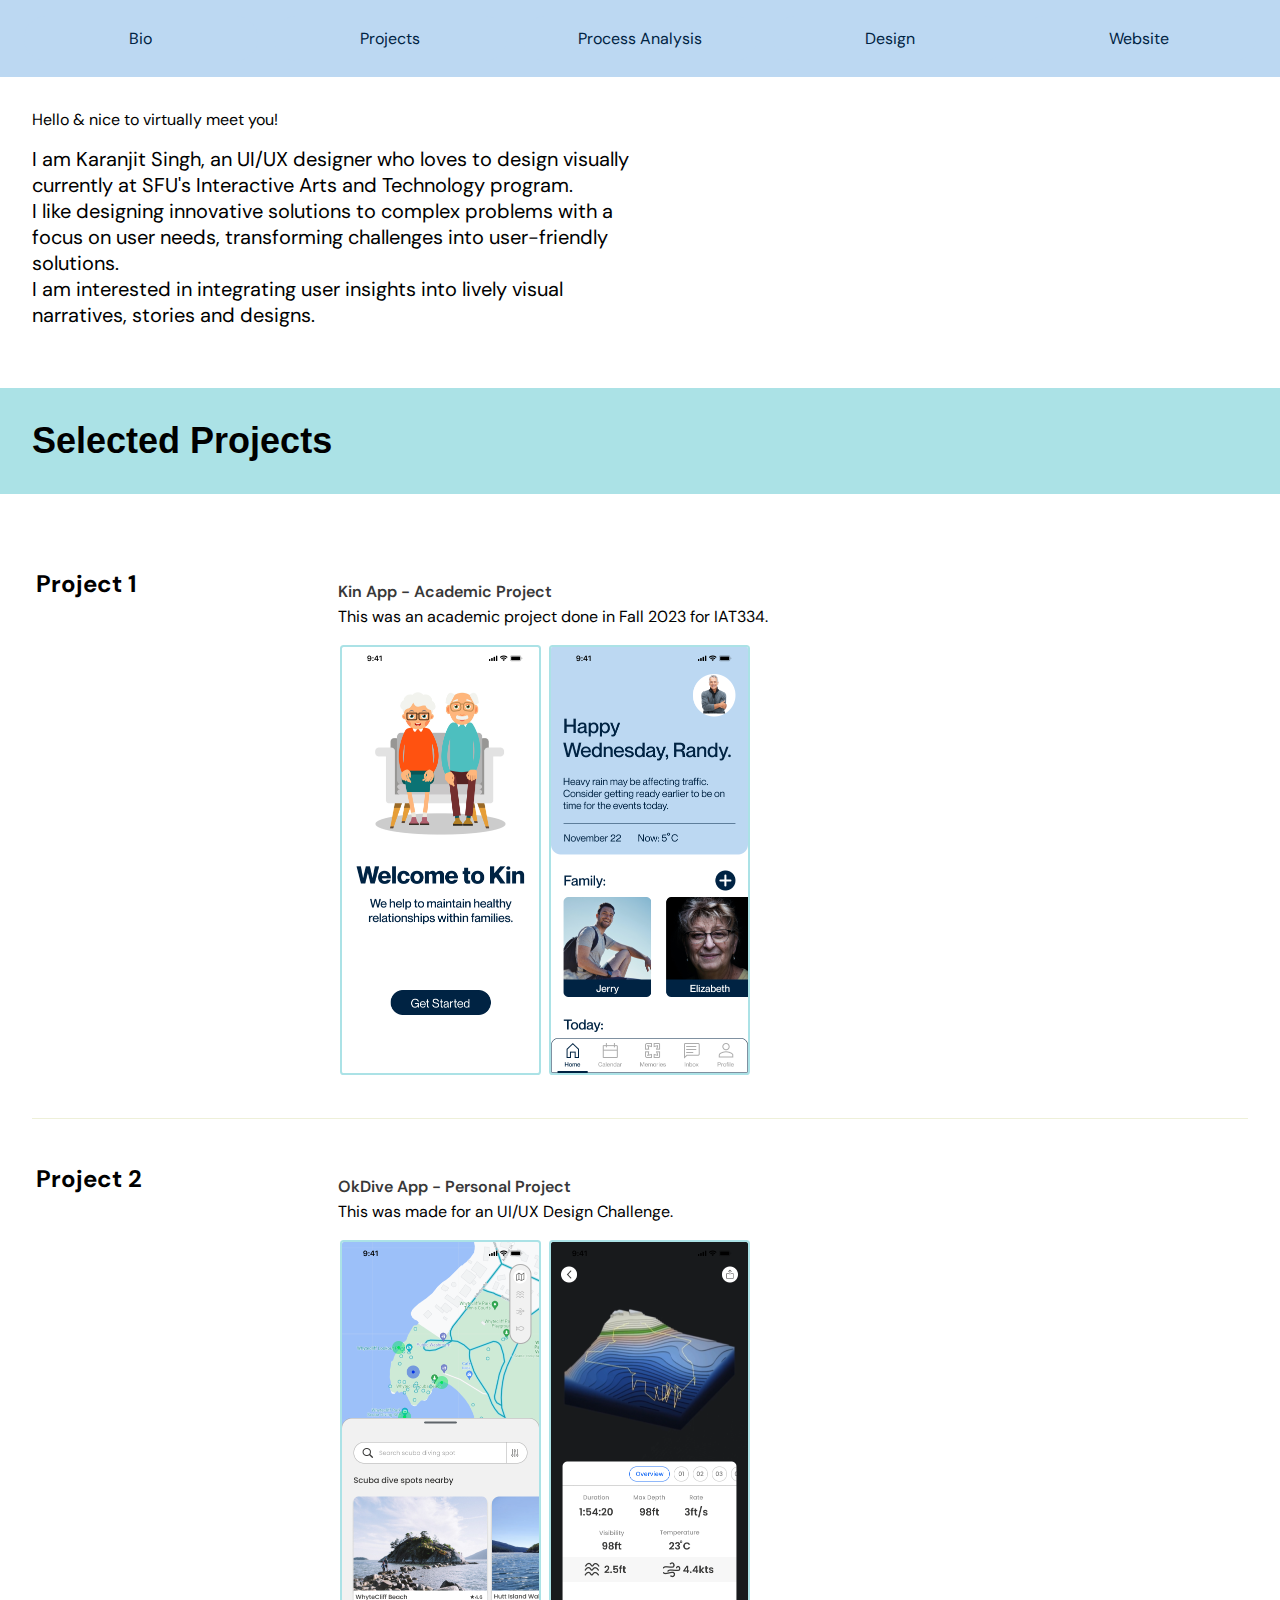
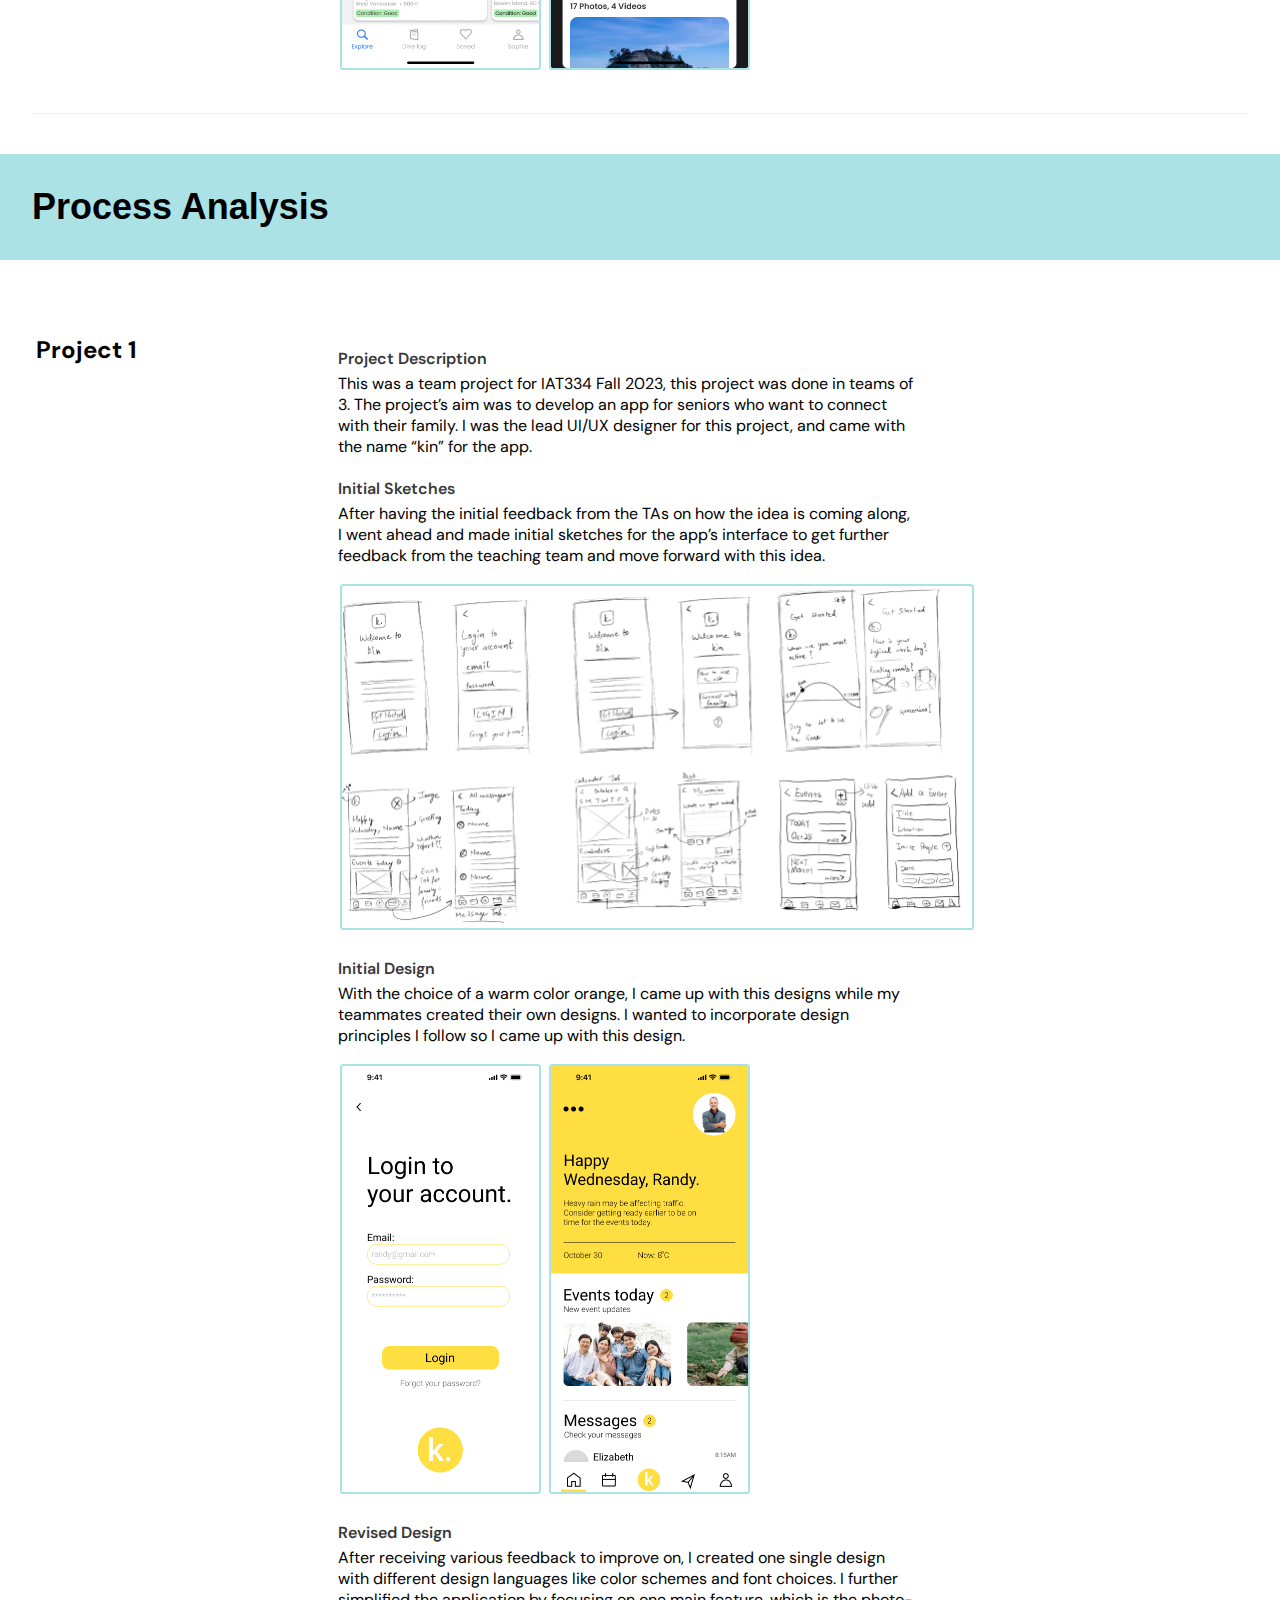
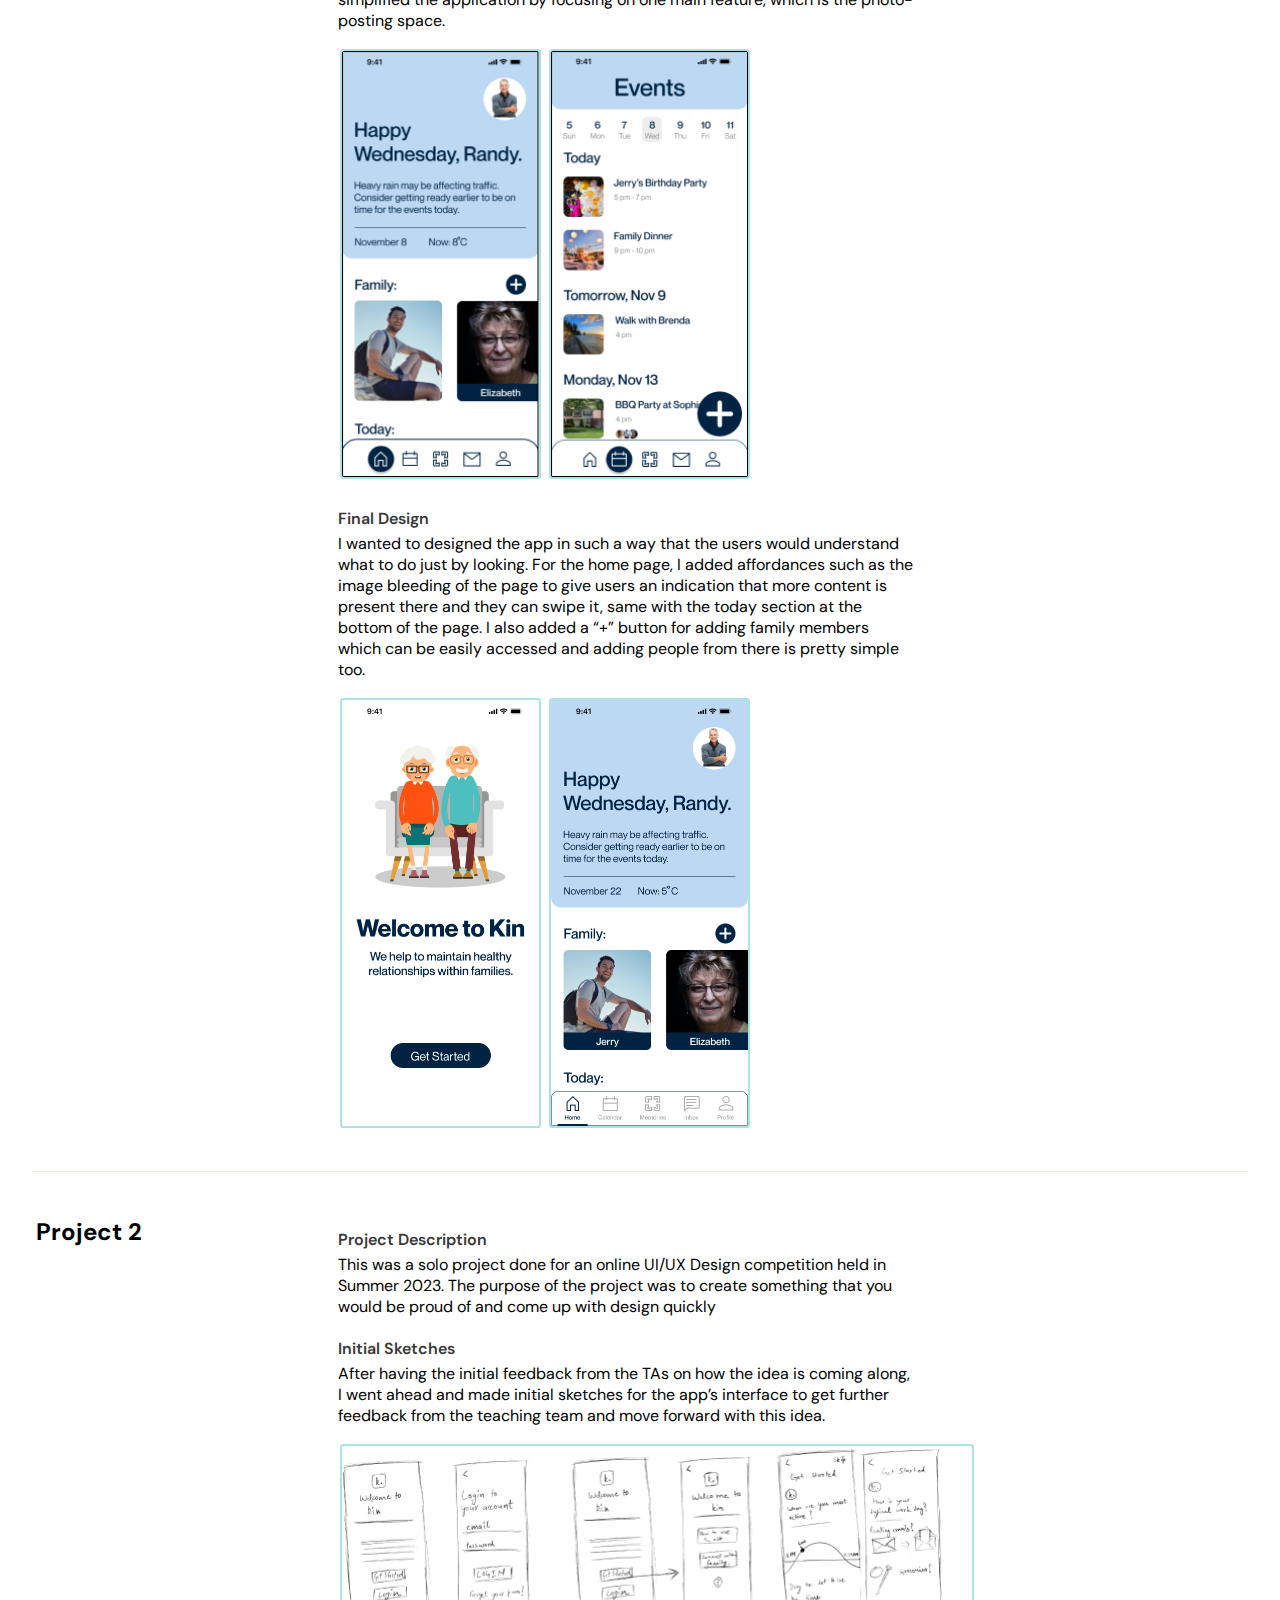
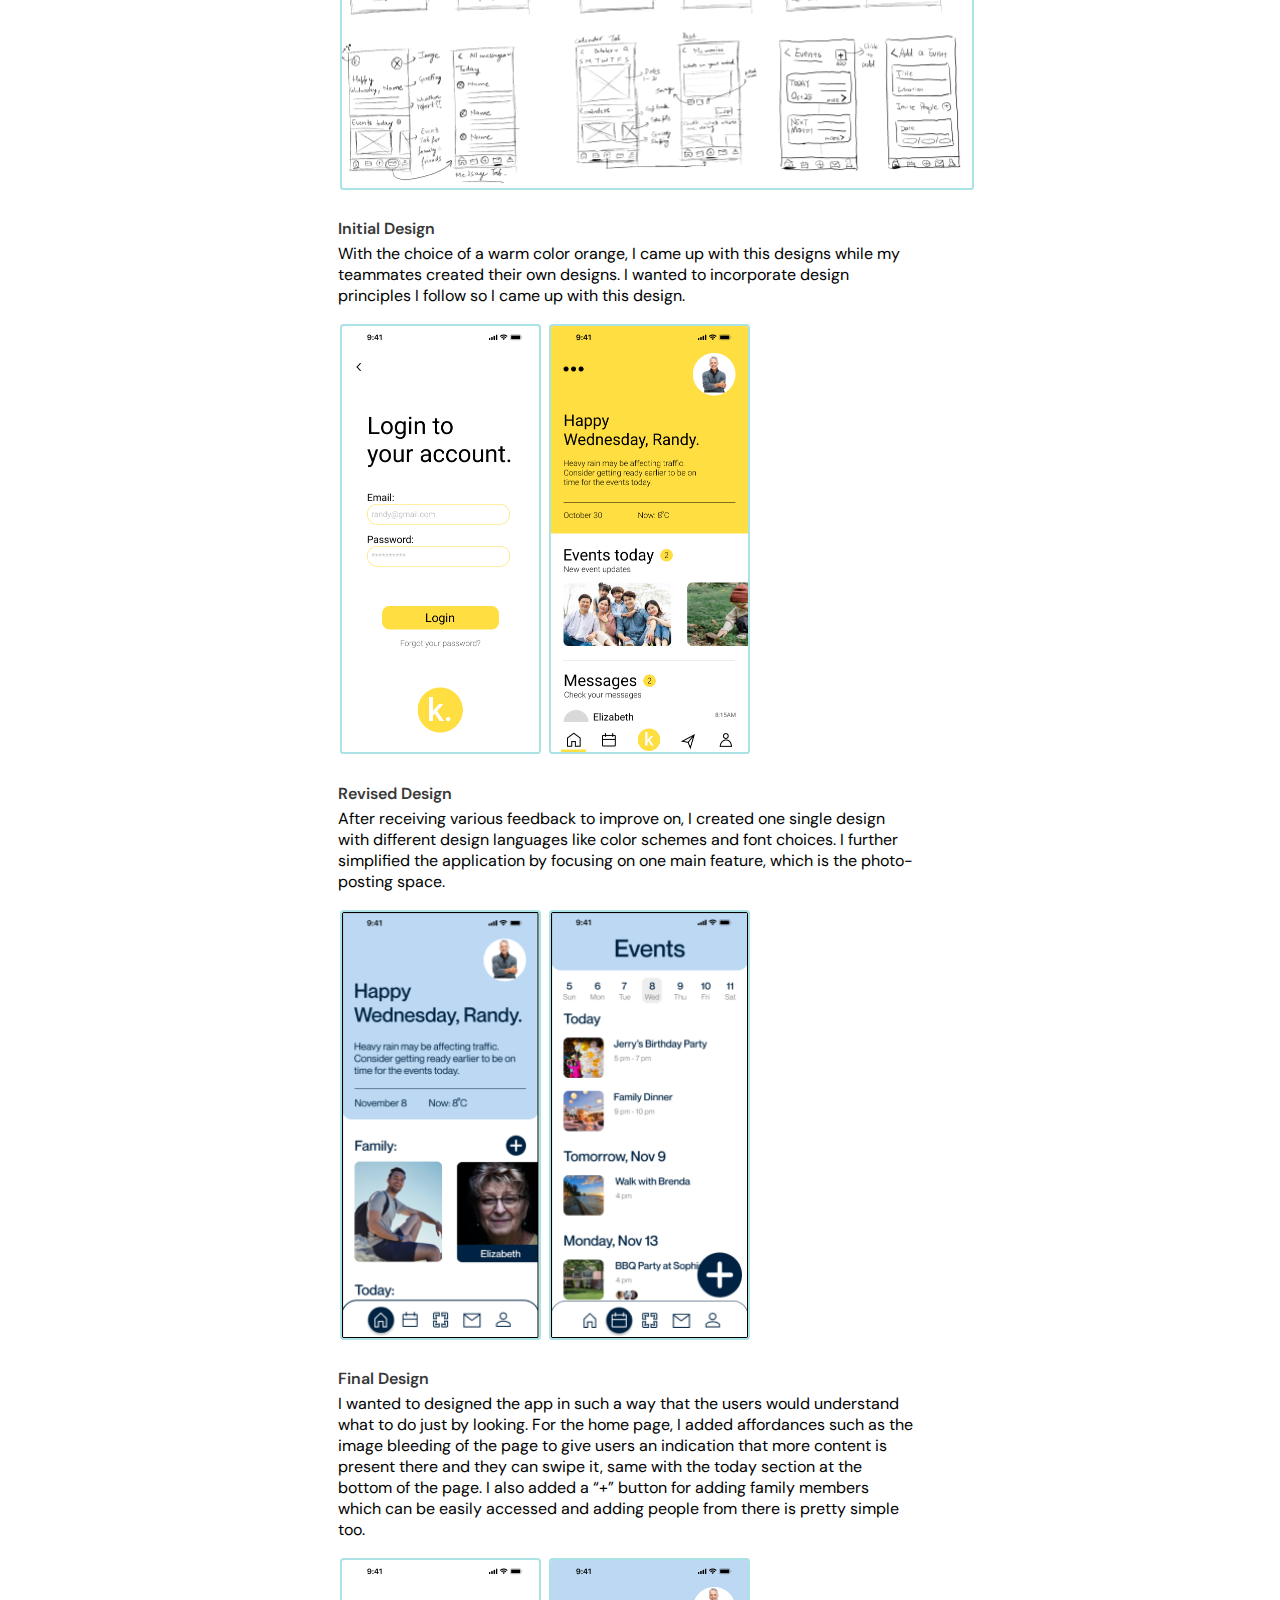
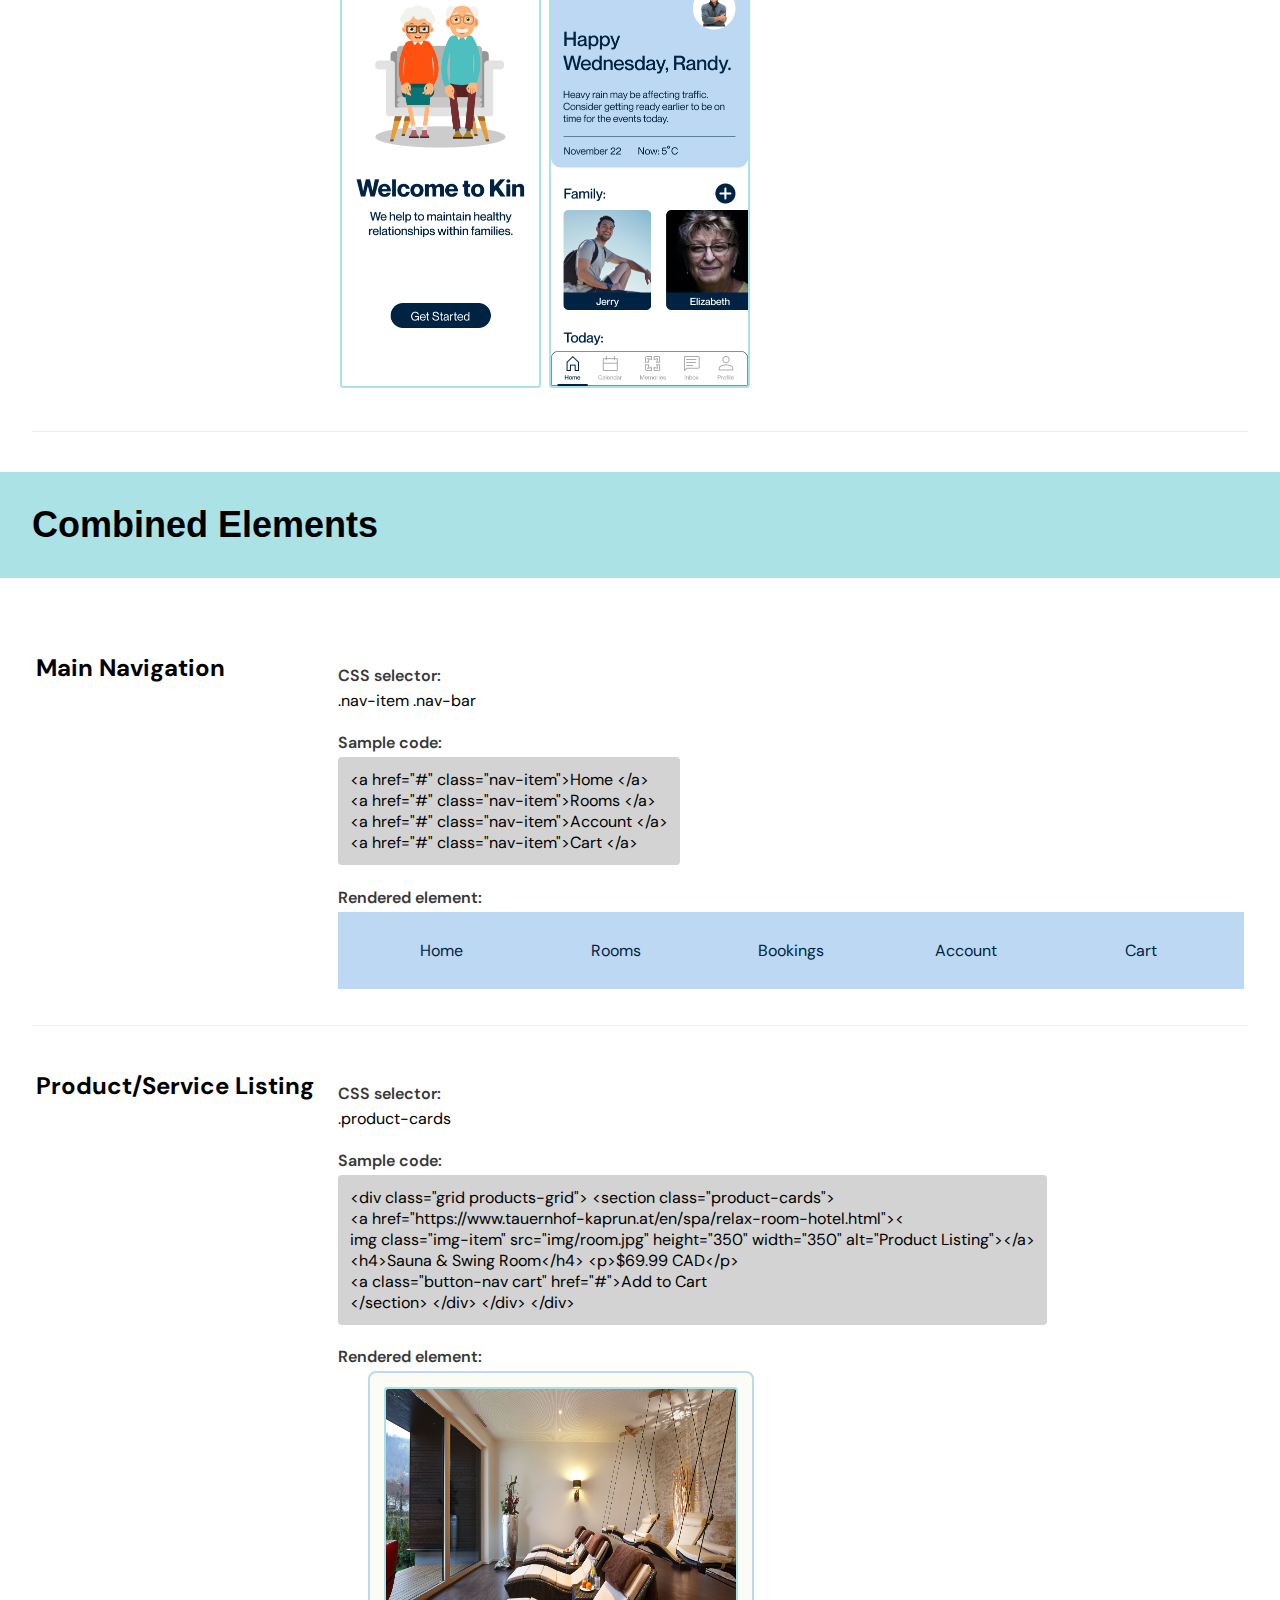
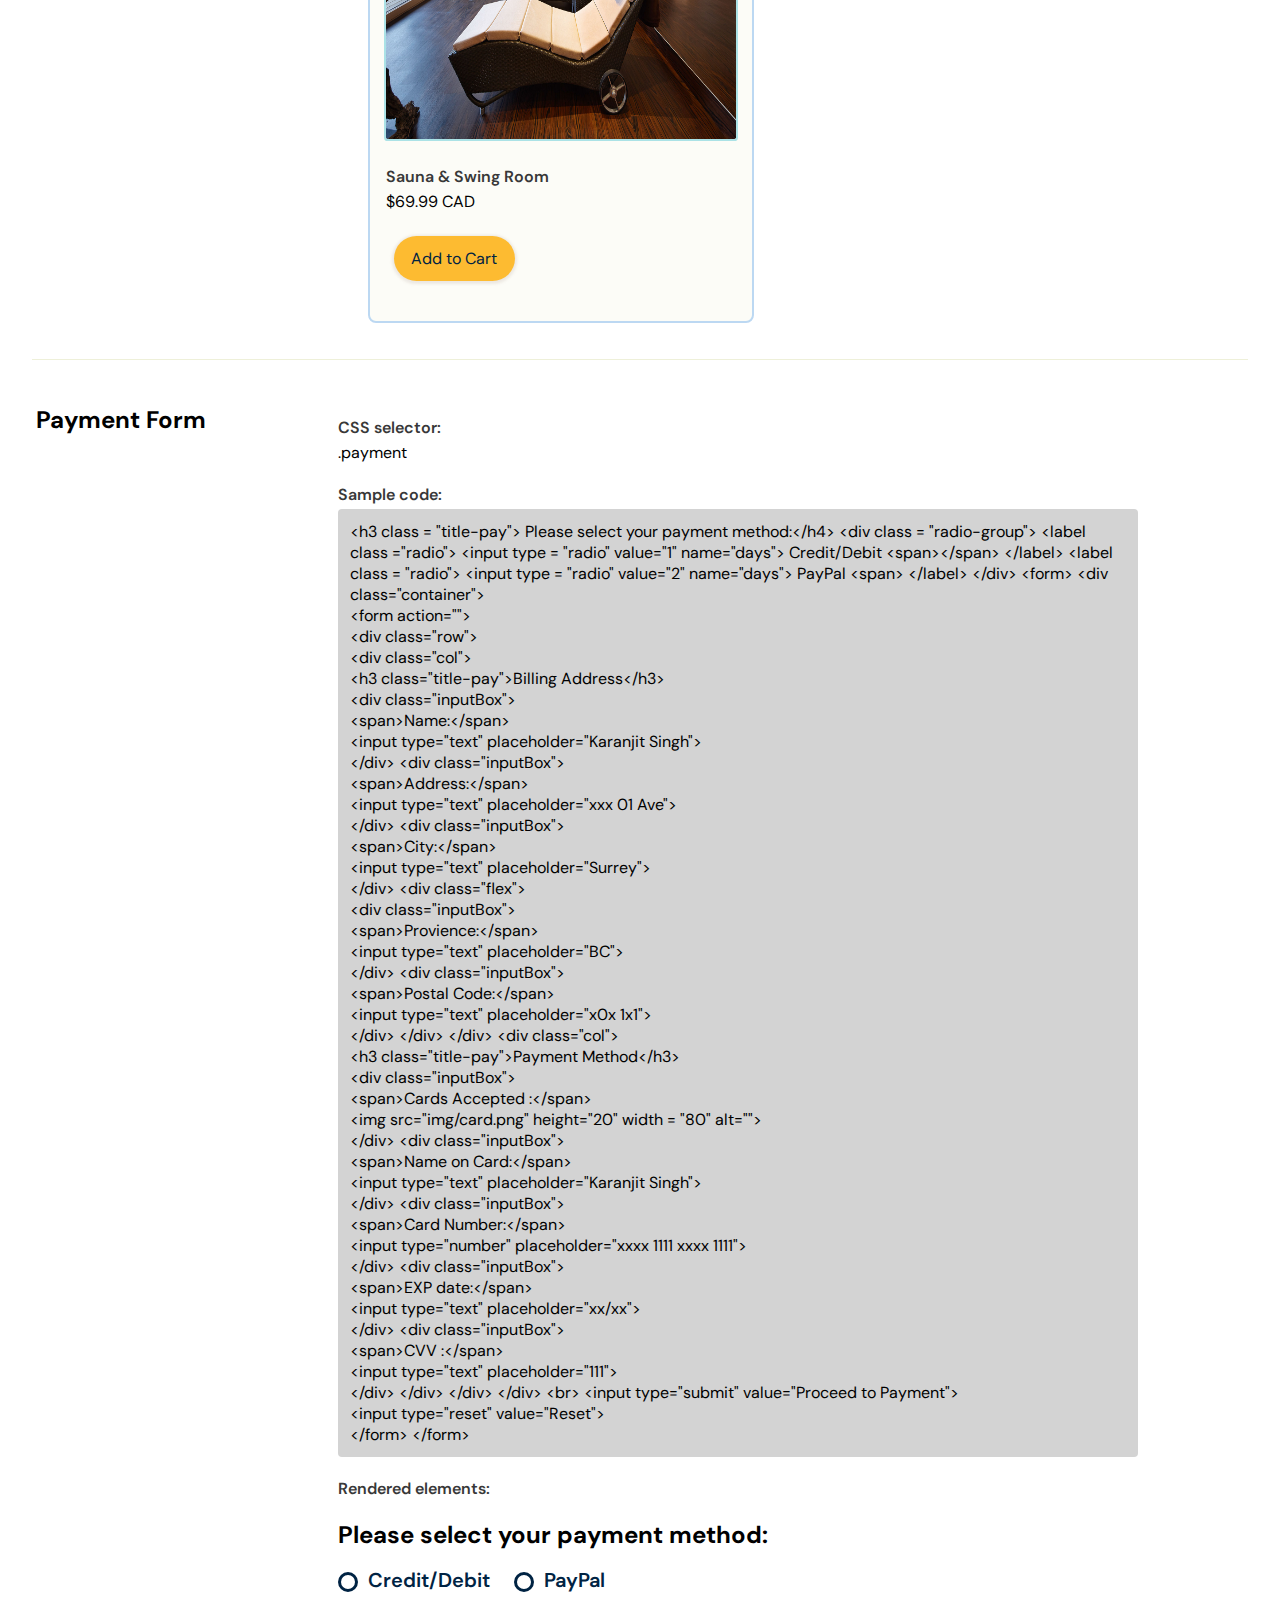
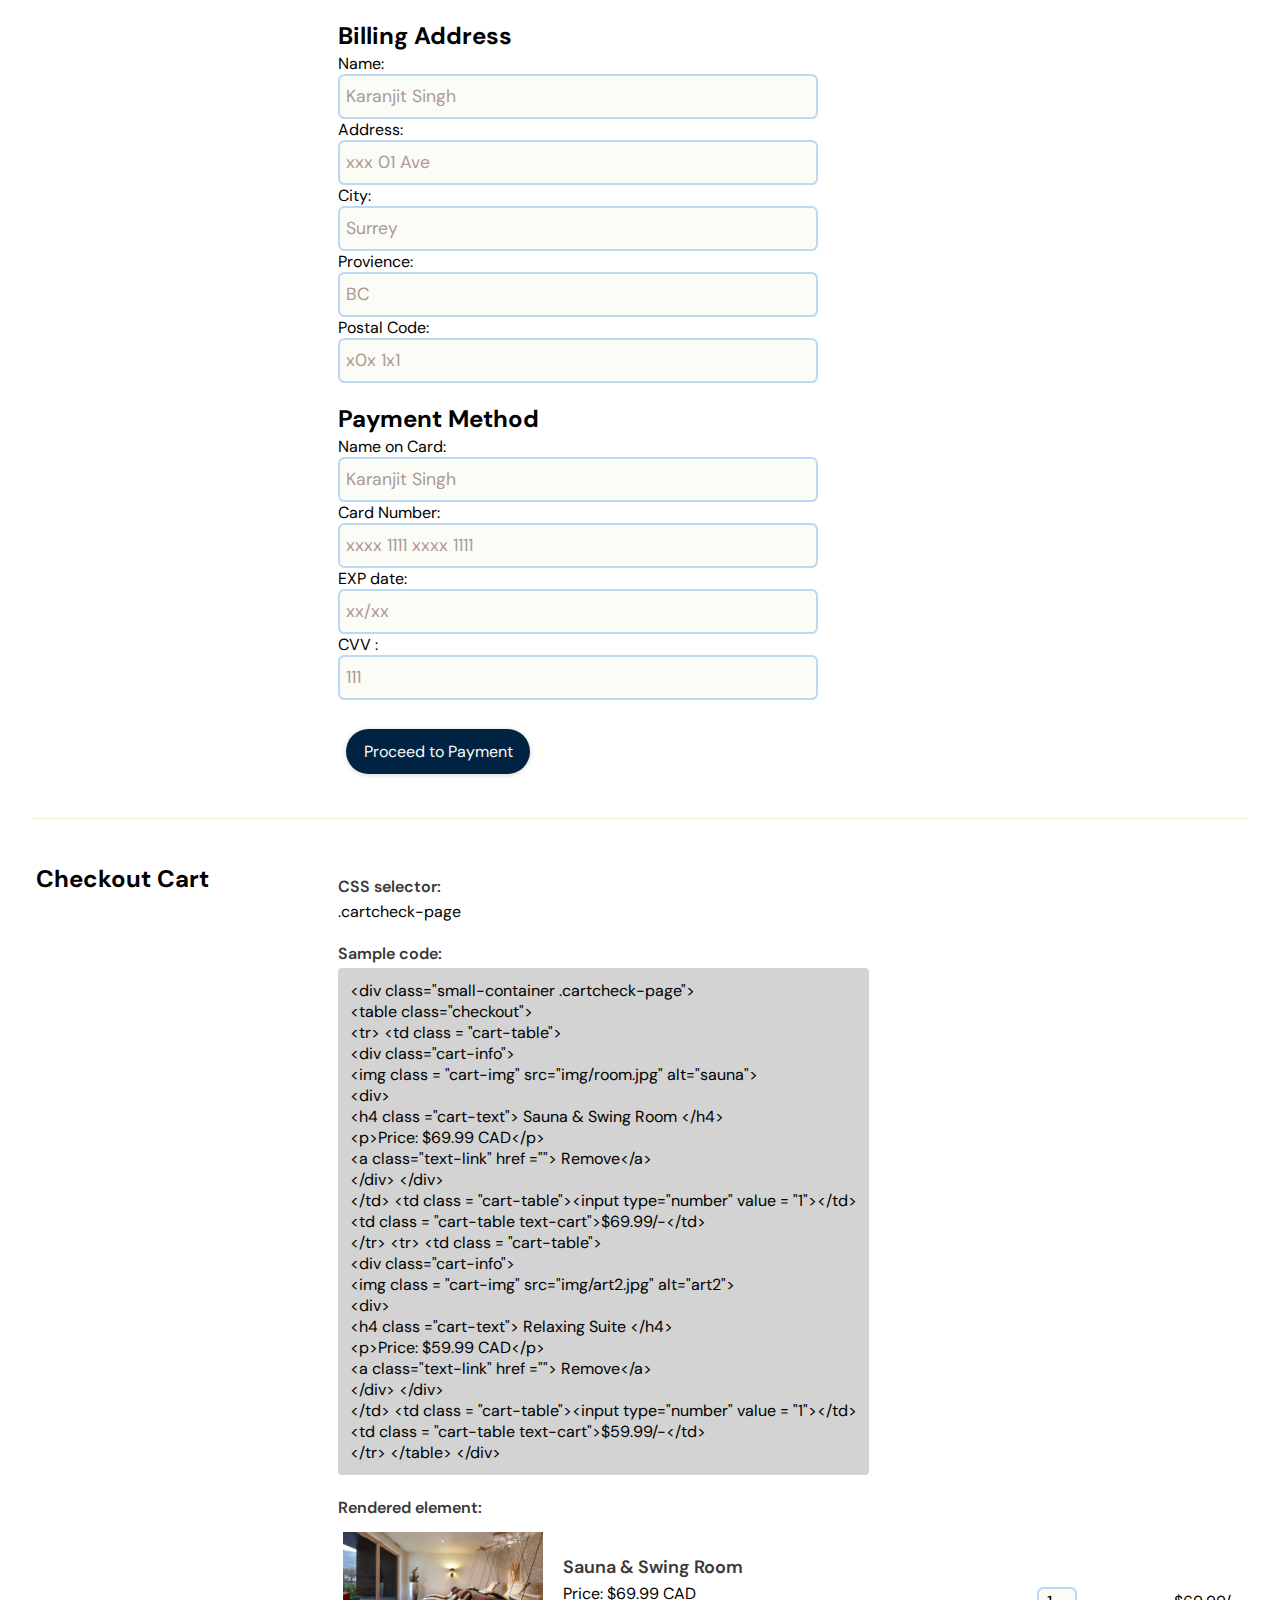
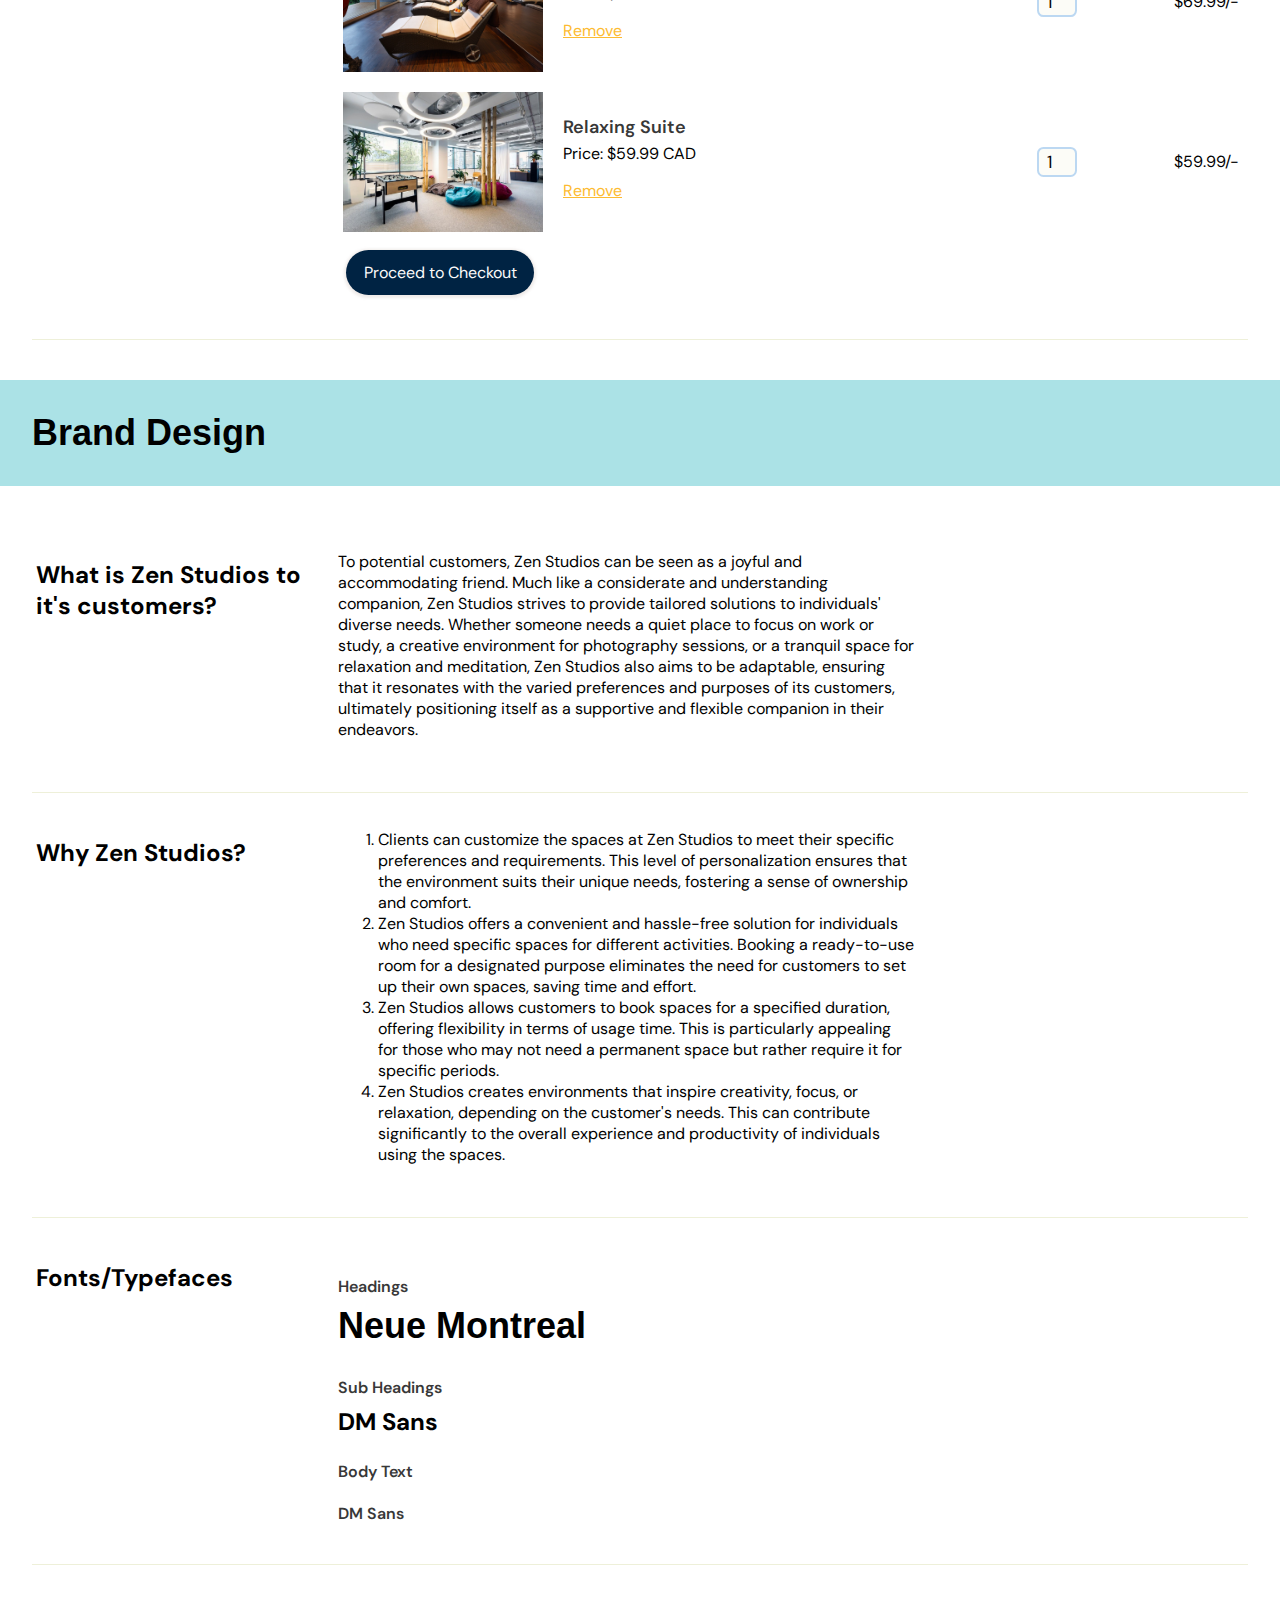
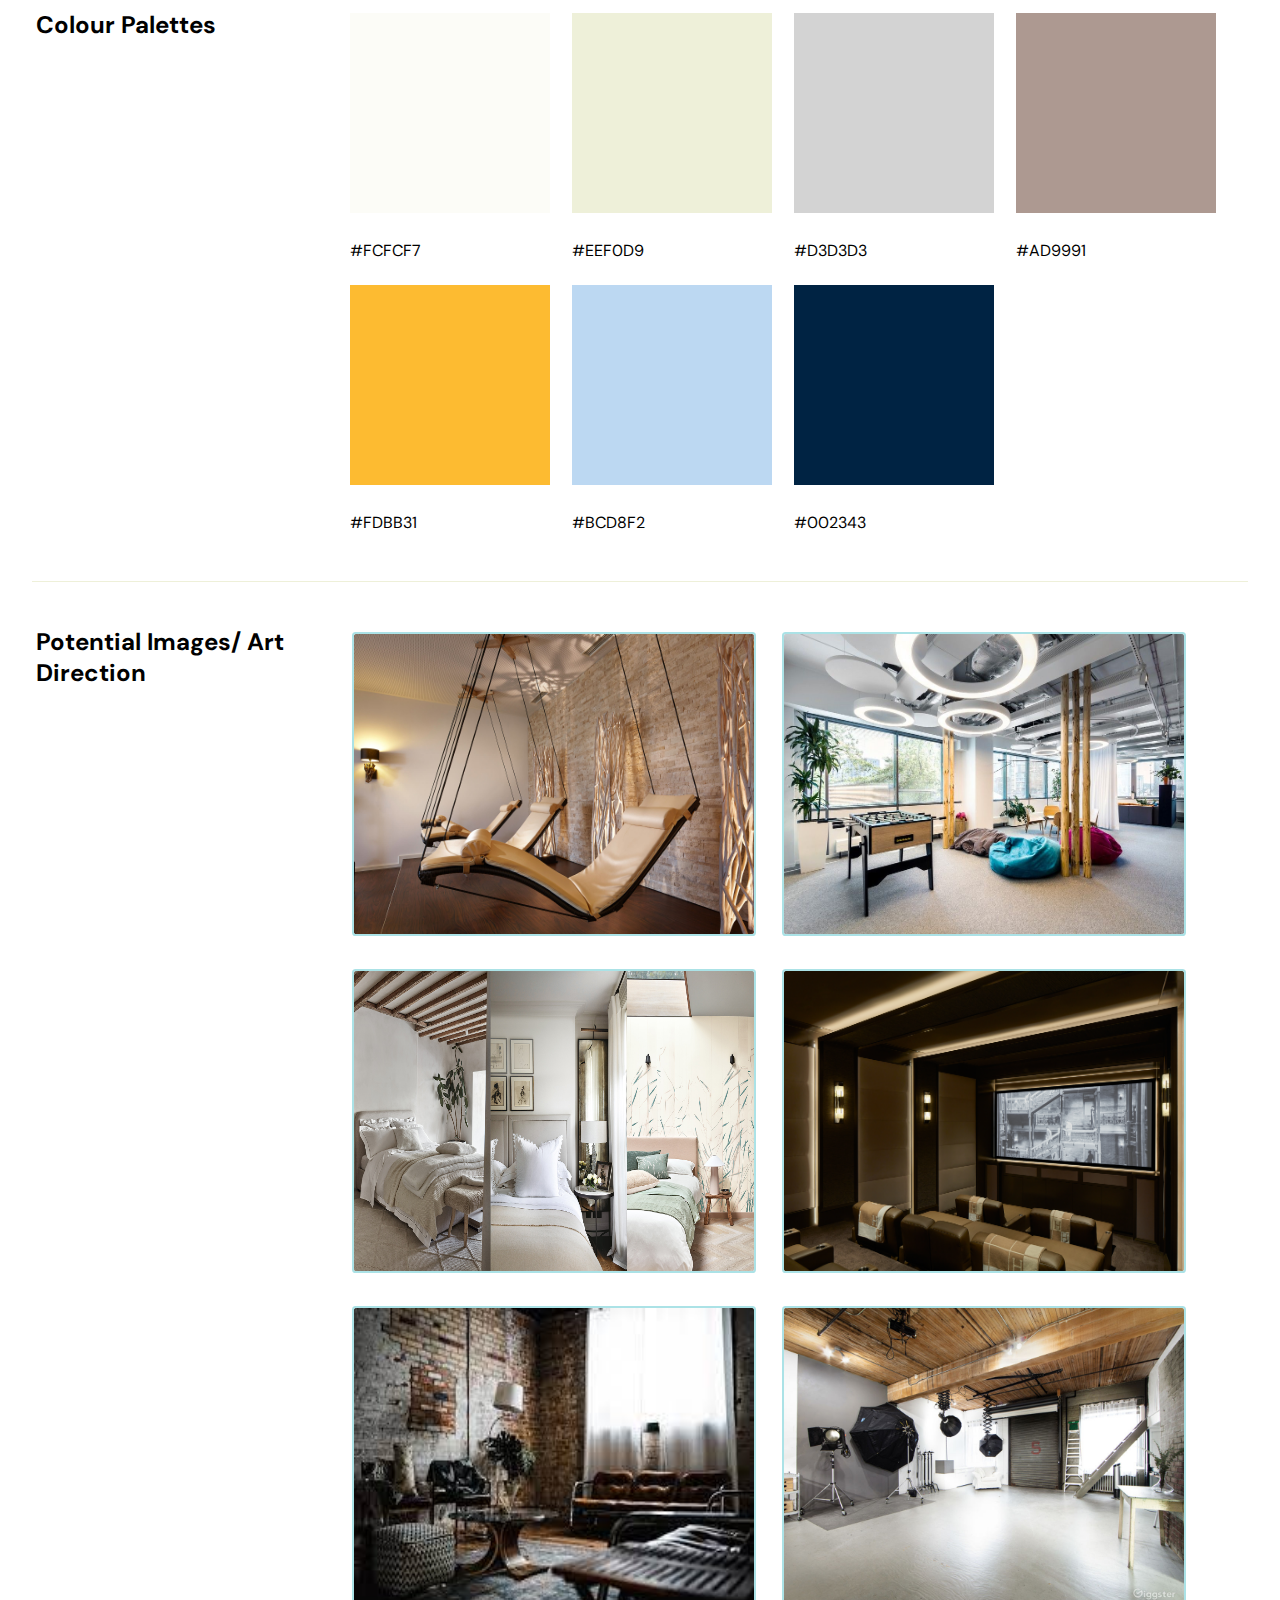
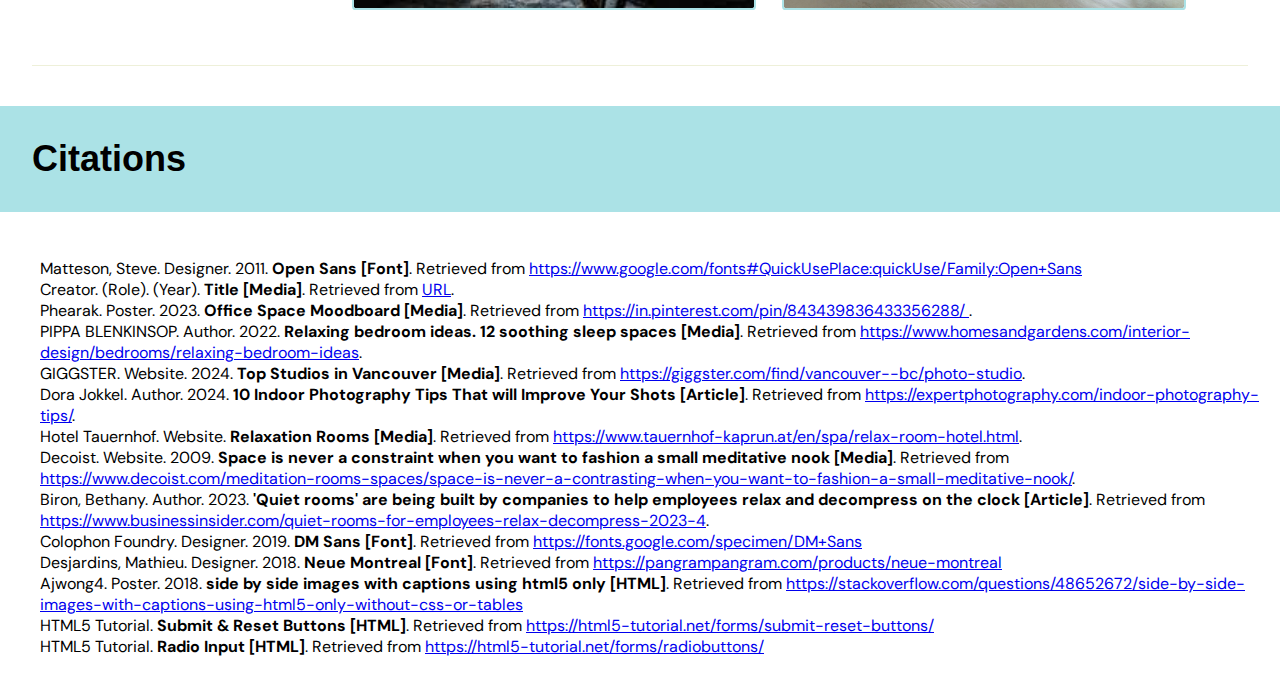
==== commit 8713bf47: "Process 1 Done" ====
--- a/Styleguide/index.html
+++ b/Styleguide/index.html
@@ -78,66 +78,92 @@
 
 
     <!-- // Process Analysis-->
+    
     <section id="process">
       <h2 class="element-main">Process Analysis</h2>
 
+        <!-- // P1-->
       <section class="element">
         <div class="grid element-grid">
         <h3>Project 1</h3>
         <div class="col">
-        <h4>Kin App</h4>
+        <h4>Project Description</h4>
         <p>This was a team project for IAT334 Fall 2023, this project was done in teams of 3. 
           The project’s aim was to develop an app for seniors who want to connect with their family. 
           I was the lead UI/UX designer for this project, and came with the name “kin” for the app.</p>
-        <img class ="img-item" src="img/kin2.png" height="426" width="197" alt="project homepage">
-        <img class ="img-item" src="img/kin1.png" height="426" width="197" alt="project homepage"> 
- 
+
+        <h4>Initial Sketches</h4>
+        <p>After having the initial feedback from the TAs on how the idea is coming along, 
+          I went ahead and made initial sketches for the app’s interface to get further feedback 
+          from the teaching team and move forward with this idea.</p>
+        <img class ="img-item" src="img/sketches1.png" height="342" width="630" alt="sketches">
+        
+        <h4>Initial Design</h4>
+        <p>With the choice of a warm color orange, I came up with this designs while my teammates 
+          created their own designs. I wanted to incorporate design principles I follow so I came up with this design.</p>
+          <img class ="img-item" src="img/init1.png" height="426" width="197" alt="initial design">
+          <img class ="img-item" src="img/init2.png" height="426" width="197" alt="initial design"> 
+
+        <h4>Revised Design</h4>
+        <p>After receiving various feedback to improve on, I created one single design with 
+          different design languages like color schemes and font choices. I further simplified the 
+          application by focusing on one main feature, which is the photo-posting space.</p>
+          <img class ="img-item" src="img/init3.png" height="426" width="197" alt="revised design">
+          <img class ="img-item" src="img/init4.png" height="426" width="197" alt="revised design"> 
+
+        <h4>Final Design</h4>
+        <p>I wanted to designed the app in such a way that the users would understand what to do 
+          just by looking. For the home page, I added affordances such as the image bleeding of the 
+          page to give users an indication that more content is present there and they can swipe it, 
+          same with the today section at the bottom of the page. I also added a “+” button for adding 
+          family members which can be easily accessed and adding people from there is pretty simple too.</p>
+          <img class ="img-item" src="img/kin2.png" height="426" width="197" alt="final design">
+          <img class ="img-item" src="img/kin1.png" height="426" width="197" alt="final design"> 
+
         </div>
         </div>
       </section>
 
-      <section class="element">
-        <div class="grid element-grid">
-        <h3>Paragraphs</h3>
-        <div class="col">
-        <h4>CSS selector:</h4>
-        <p>.p</p>
-
-        <h4>Sample code:</h4>
-        <code>&lt;p&gt; Sample paragraph goes here &lt;/p&gt;</code>
-
-        <h4>Rendered element:</h4>
-        <p>
-          This is Zen Studios where we provide rooms for people whenever they want! The rooms
-          range from meditation rooms to photo studios and it's upto people how long and which room 
-          they want to use. Just book the room, come on time and enjoy your personal private space for 
-          the duration of your visit.
+      
+      <!-- // P2-->
+      <section class="element">
+        <div class="grid element-grid">
+        <h3>Project 2</h3>
+        <div class="col">
+        <h4>Project Description</h4>
+        <p>This was a solo project done for an online UI/UX Design competition held in Summer 2023.
+          The purpose of the project was to create something that you would be proud of and come up with 
+          design quickly
         </p>
-        </div>
-        </div>
-      </section>
-
-      <section class="element">
-        <div class="grid element-grid">
-        <h3>Numbered Lists</h3>
-        <div class="col">
-        <h4>CSS selector:</h4>
-        <p>.ol</p>
-
-        <h4>Sample code:</h4>
-        <code>
-            &lt;ol&gt; &lt;li&gt;This is Room 1&lt;/li&gt; <br>&lt;li&gt;This is
-            Room 2&lt;/li&gt; <br>&lt;li&gt;This is Room 3&lt;/li&gt;
-            &lt;/ol&gt;
-          </code>
-
-        <h4>Rendered element:</h4>
-
-        <ol>
-          <li>This is Room 1</li>
-          <li>This is Room 2</li>
-          <li>This is Room 3</li>
-        </ol>
+
+        <h4>Initial Sketches</h4>
+        <p>After having the initial feedback from the TAs on how the idea is coming along, 
+          I went ahead and made initial sketches for the app’s interface to get further feedback 
+          from the teaching team and move forward with this idea.</p>
+        <img class ="img-item" src="img/sketches1.png" height="342" width="630" alt="sketches">
+        
+        <h4>Initial Design</h4>
+        <p>With the choice of a warm color orange, I came up with this designs while my teammates 
+          created their own designs. I wanted to incorporate design principles I follow so I came up with this design.</p>
+          <img class ="img-item" src="img/init1.png" height="426" width="197" alt="initial design">
+          <img class ="img-item" src="img/init2.png" height="426" width="197" alt="initial design"> 
+
+        <h4>Revised Design</h4>
+        <p>After receiving various feedback to improve on, I created one single design with 
+          different design languages like color schemes and font choices. I further simplified the 
+          application by focusing on one main feature, which is the photo-posting space.</p>
+          <img class ="img-item" src="img/init3.png" height="426" width="197" alt="revised design">
+          <img class ="img-item" src="img/init4.png" height="426" width="197" alt="revised design"> 
+
+        <h4>Final Design</h4>
+        <p>I wanted to designed the app in such a way that the users would understand what to do 
+          just by looking. For the home page, I added affordances such as the image bleeding of the 
+          page to give users an indication that more content is present there and they can swipe it, 
+          same with the today section at the bottom of the page. I also added a “+” button for adding 
+          family members which can be easily accessed and adding people from there is pretty simple too.</p>
+          <img class ="img-item" src="img/kin2.png" height="426" width="197" alt="final design">
+          <img class ="img-item" src="img/kin1.png" height="426" width="197" alt="final design"> 
+
         </div>
         </div>
       </section>
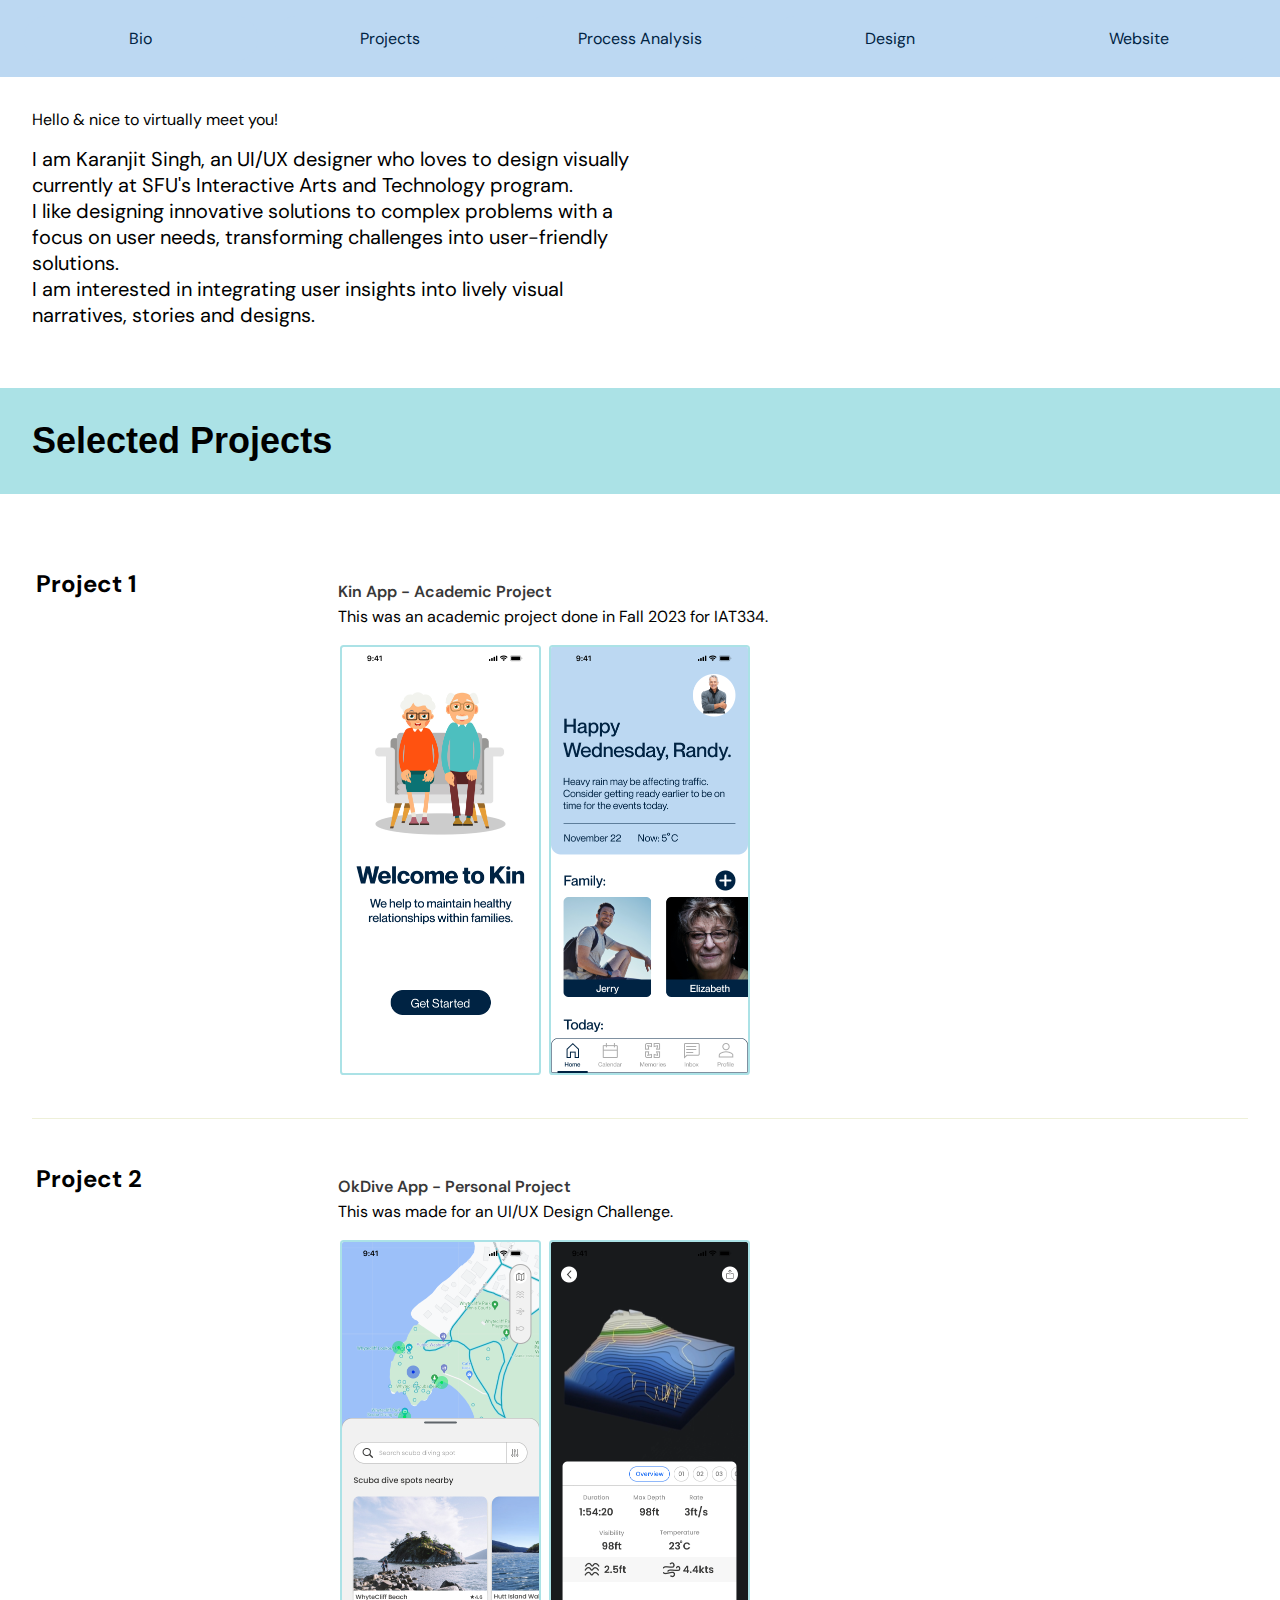
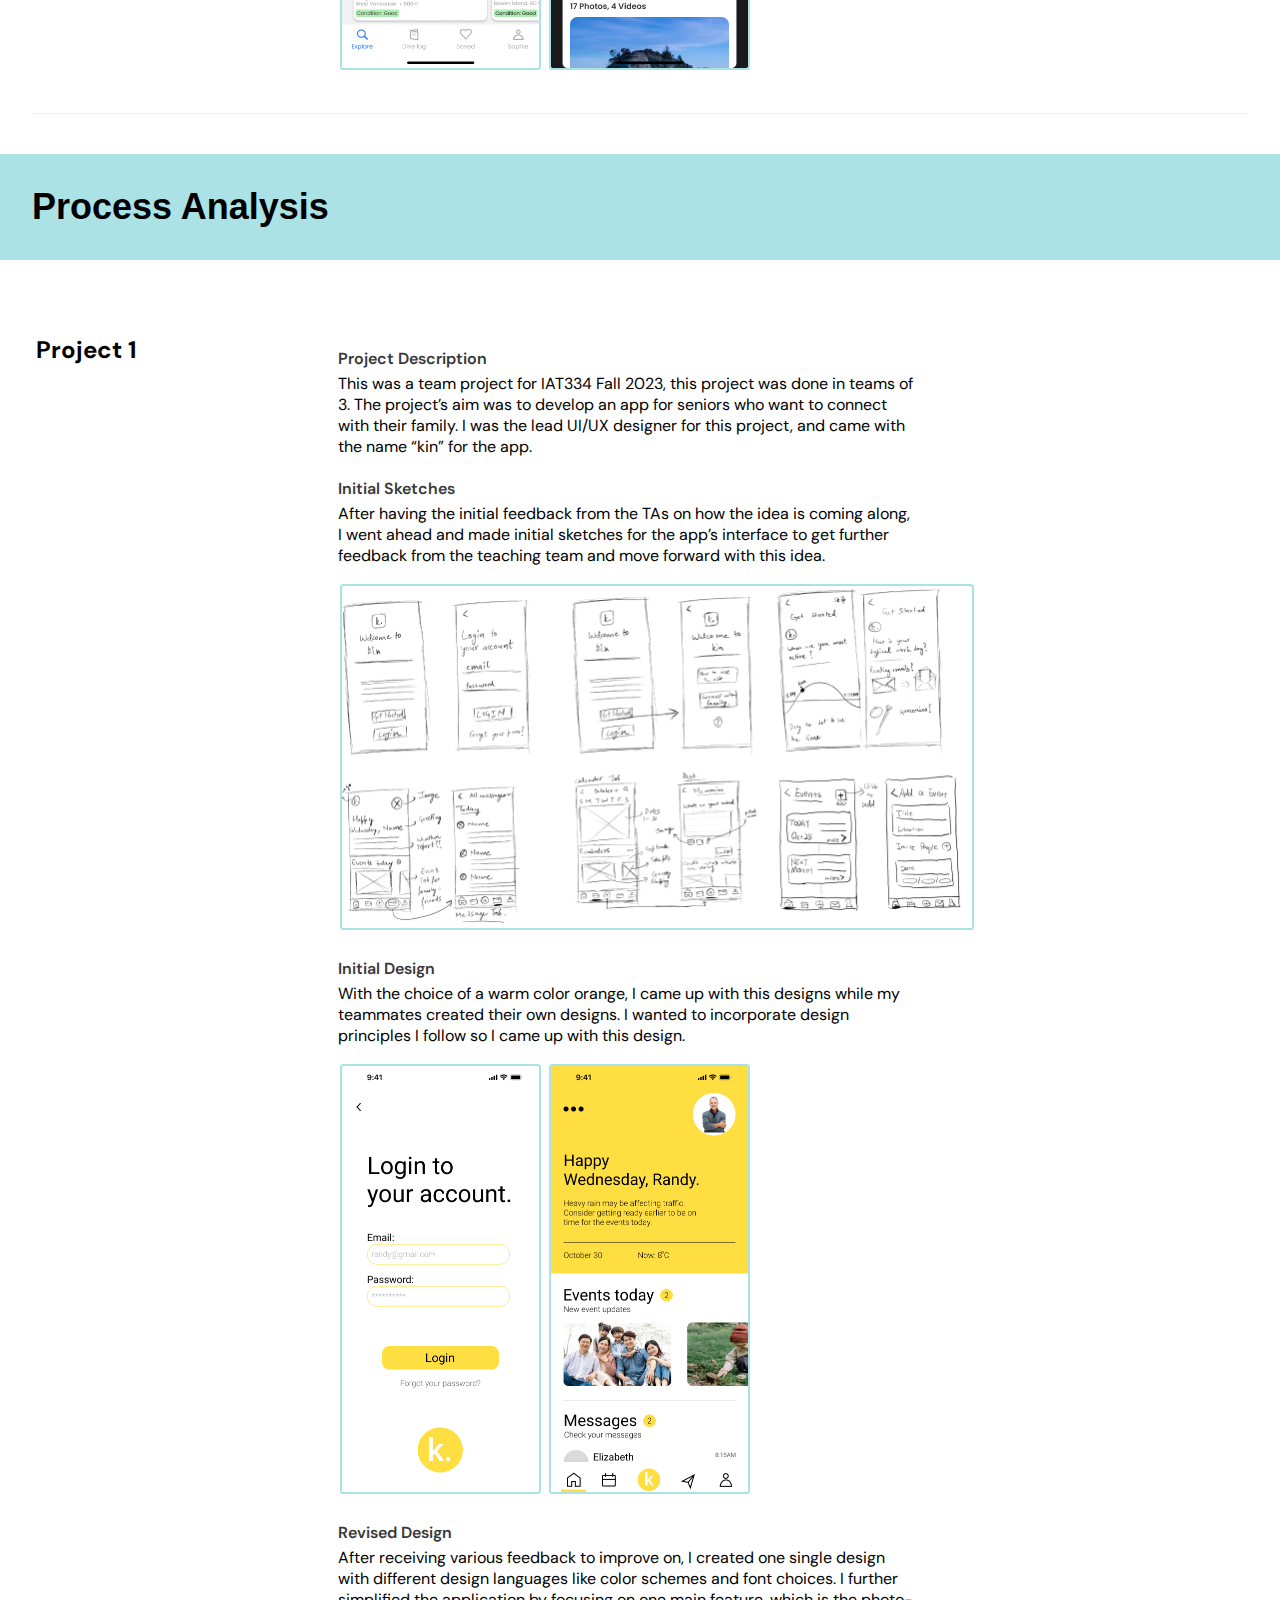
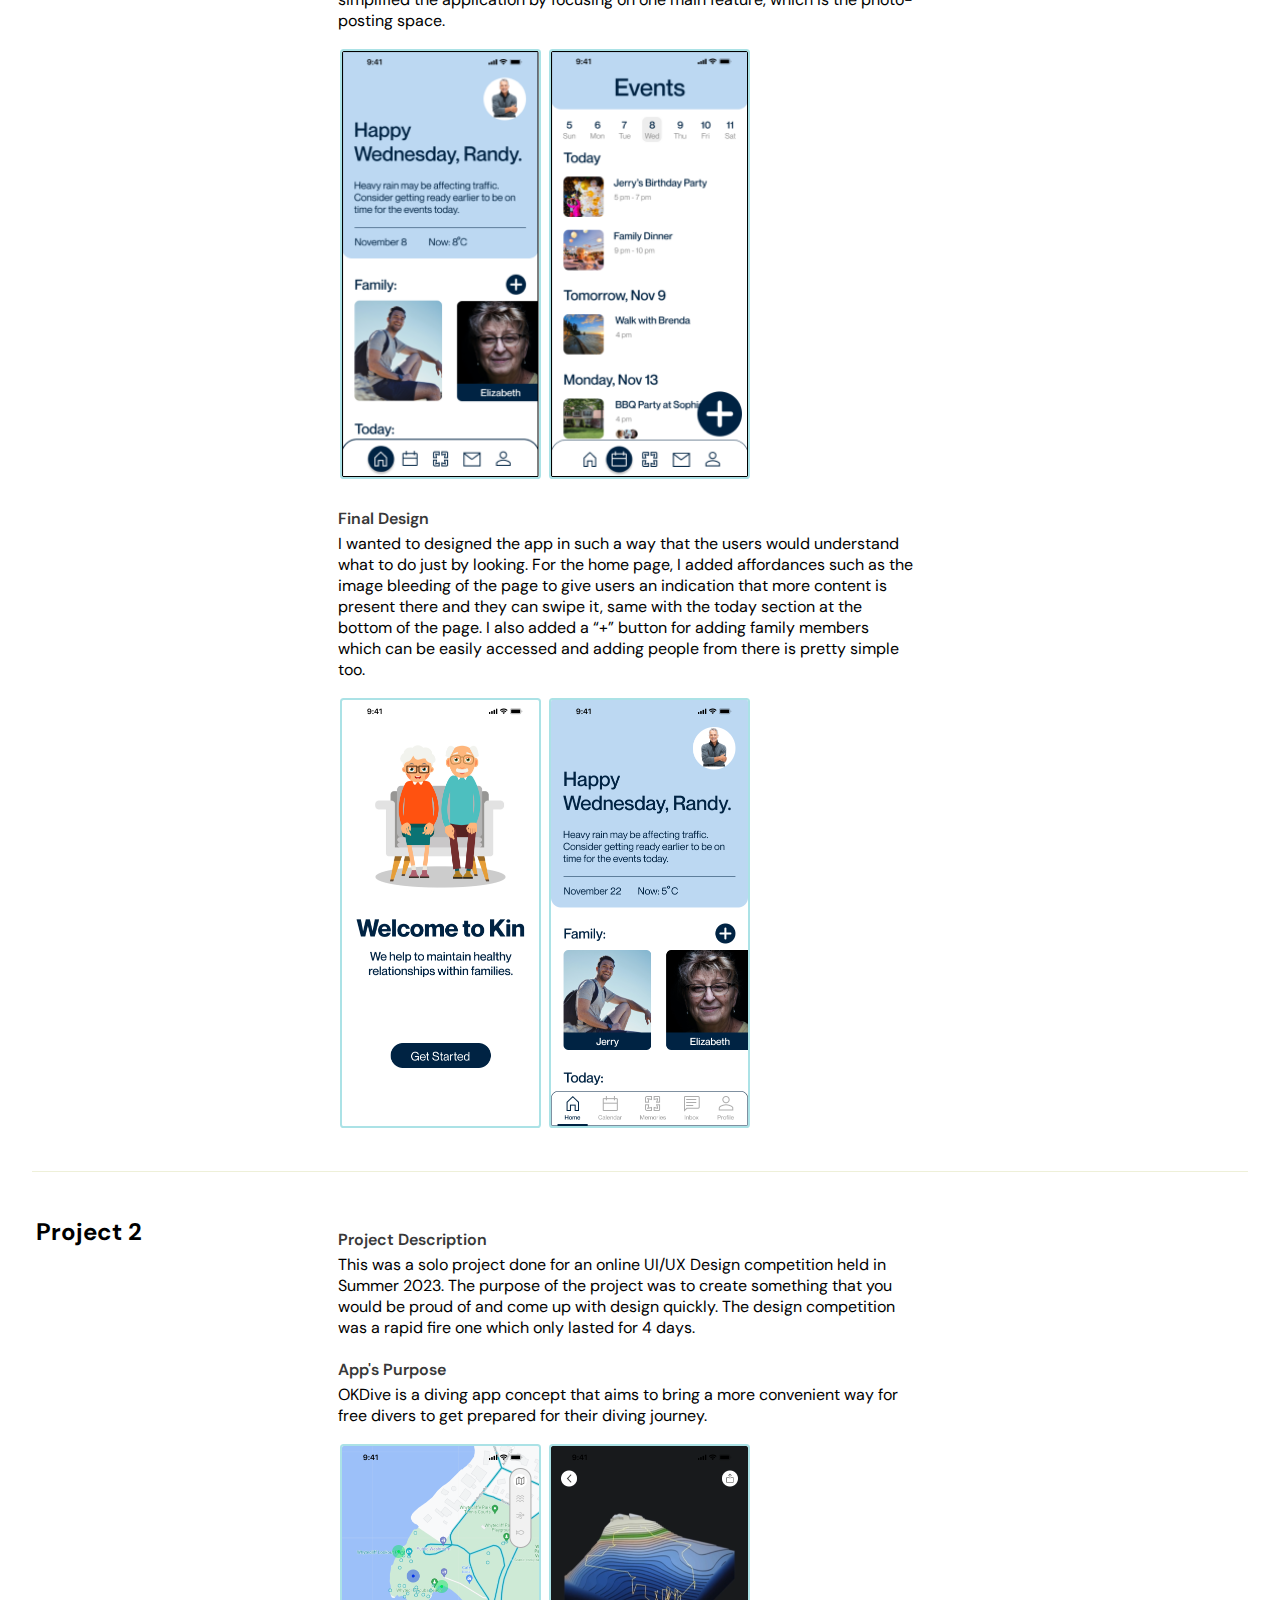
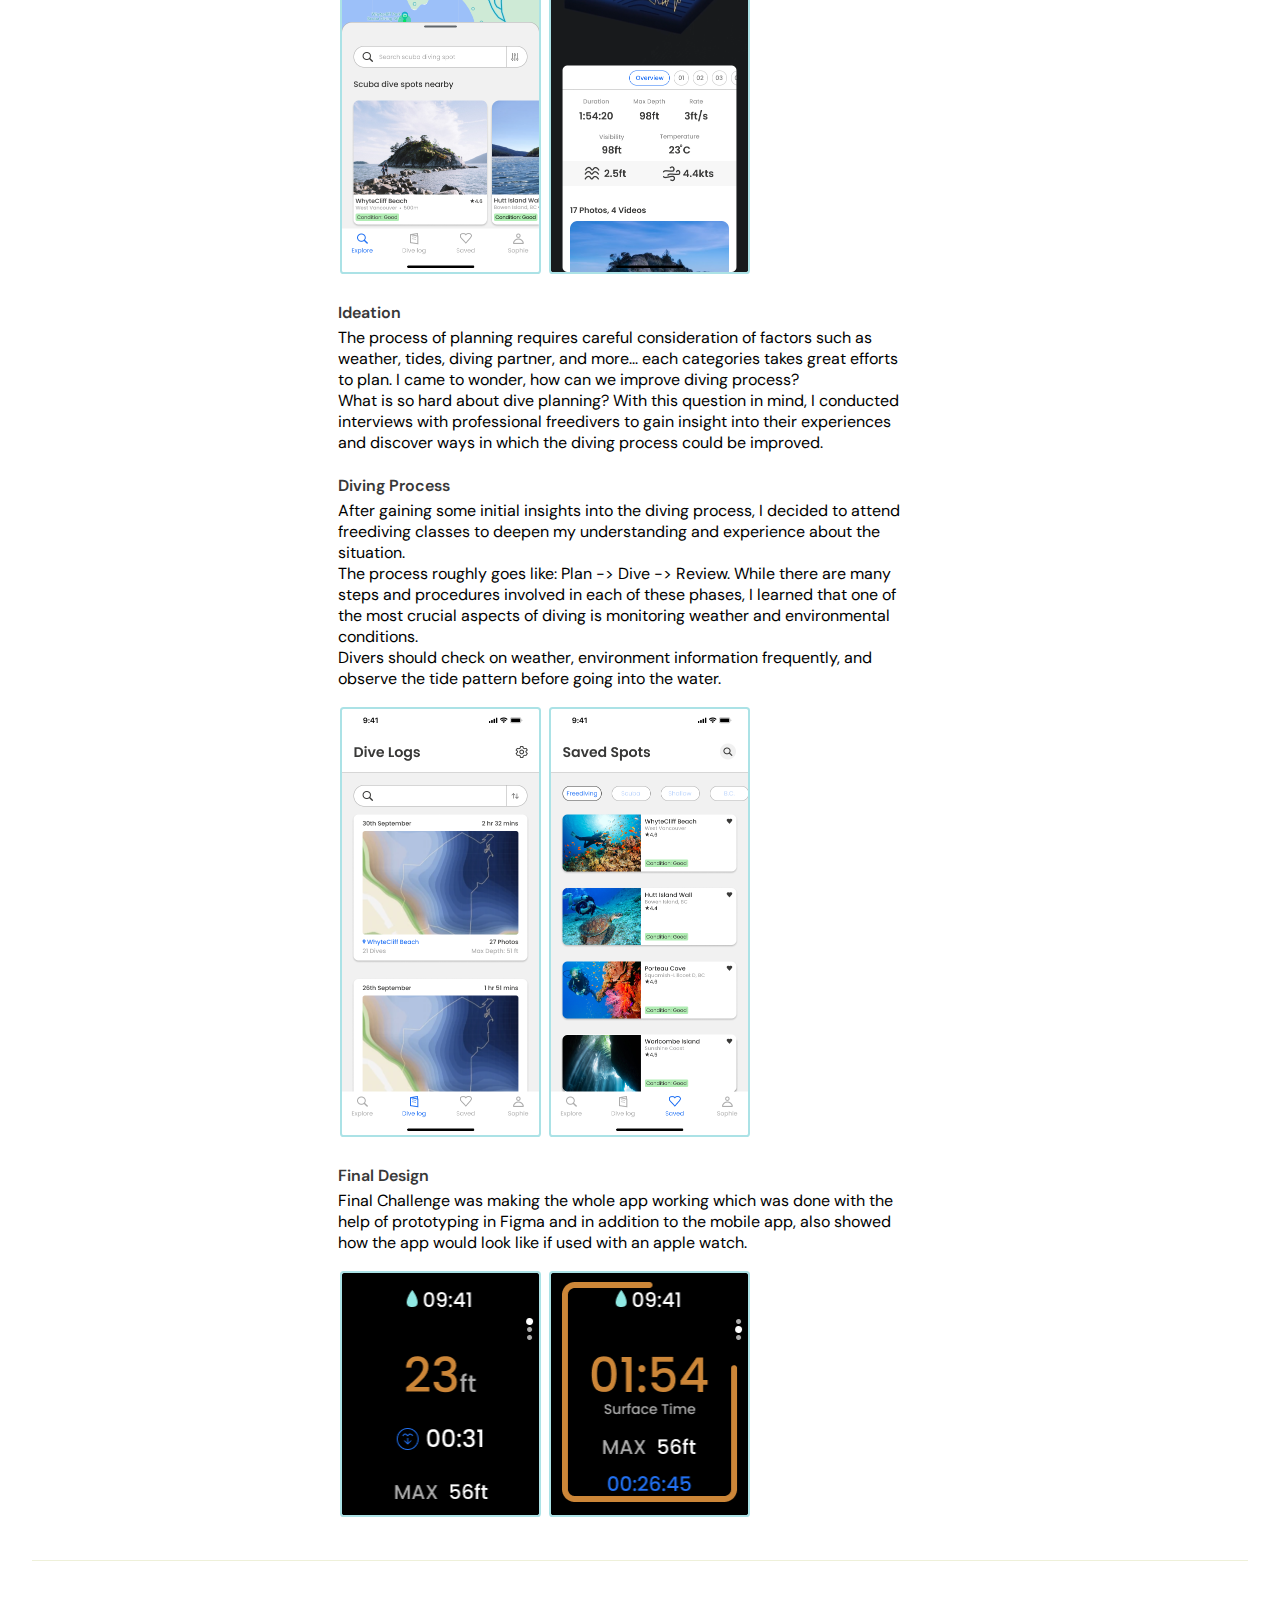
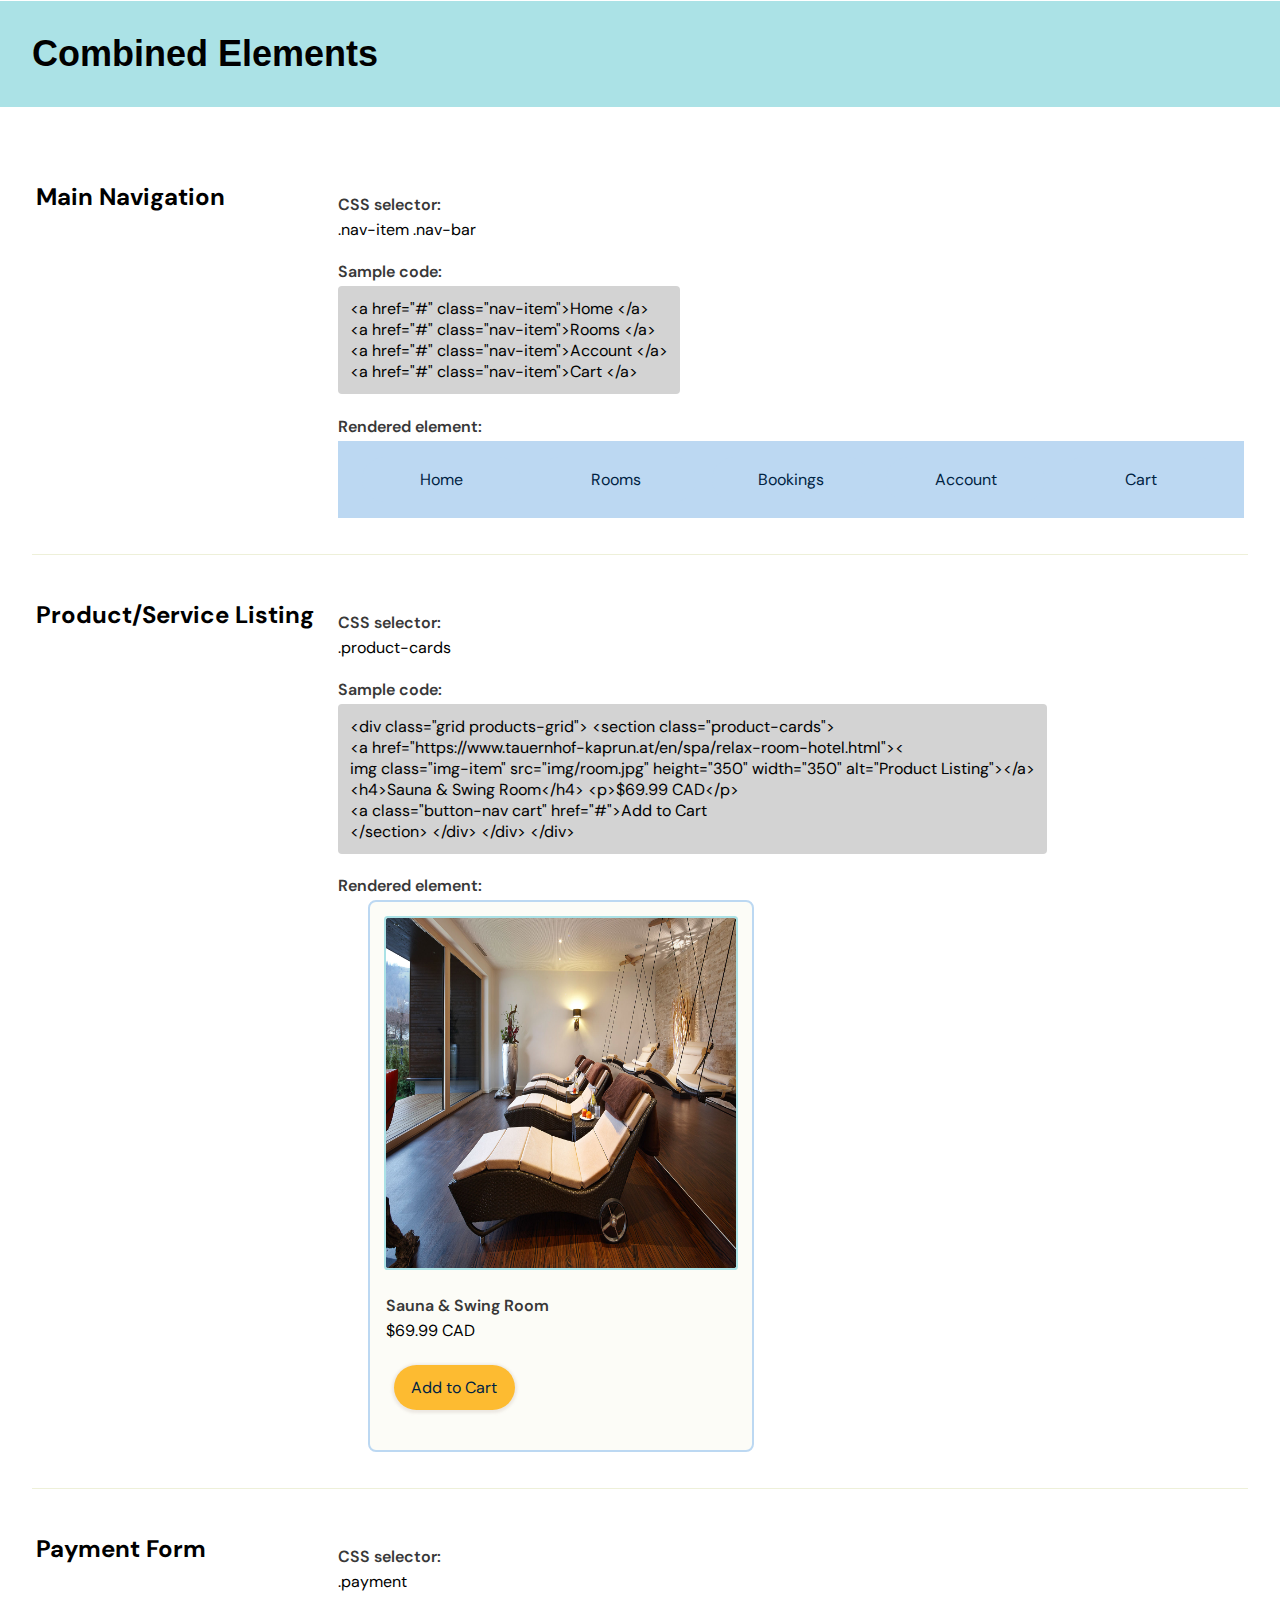
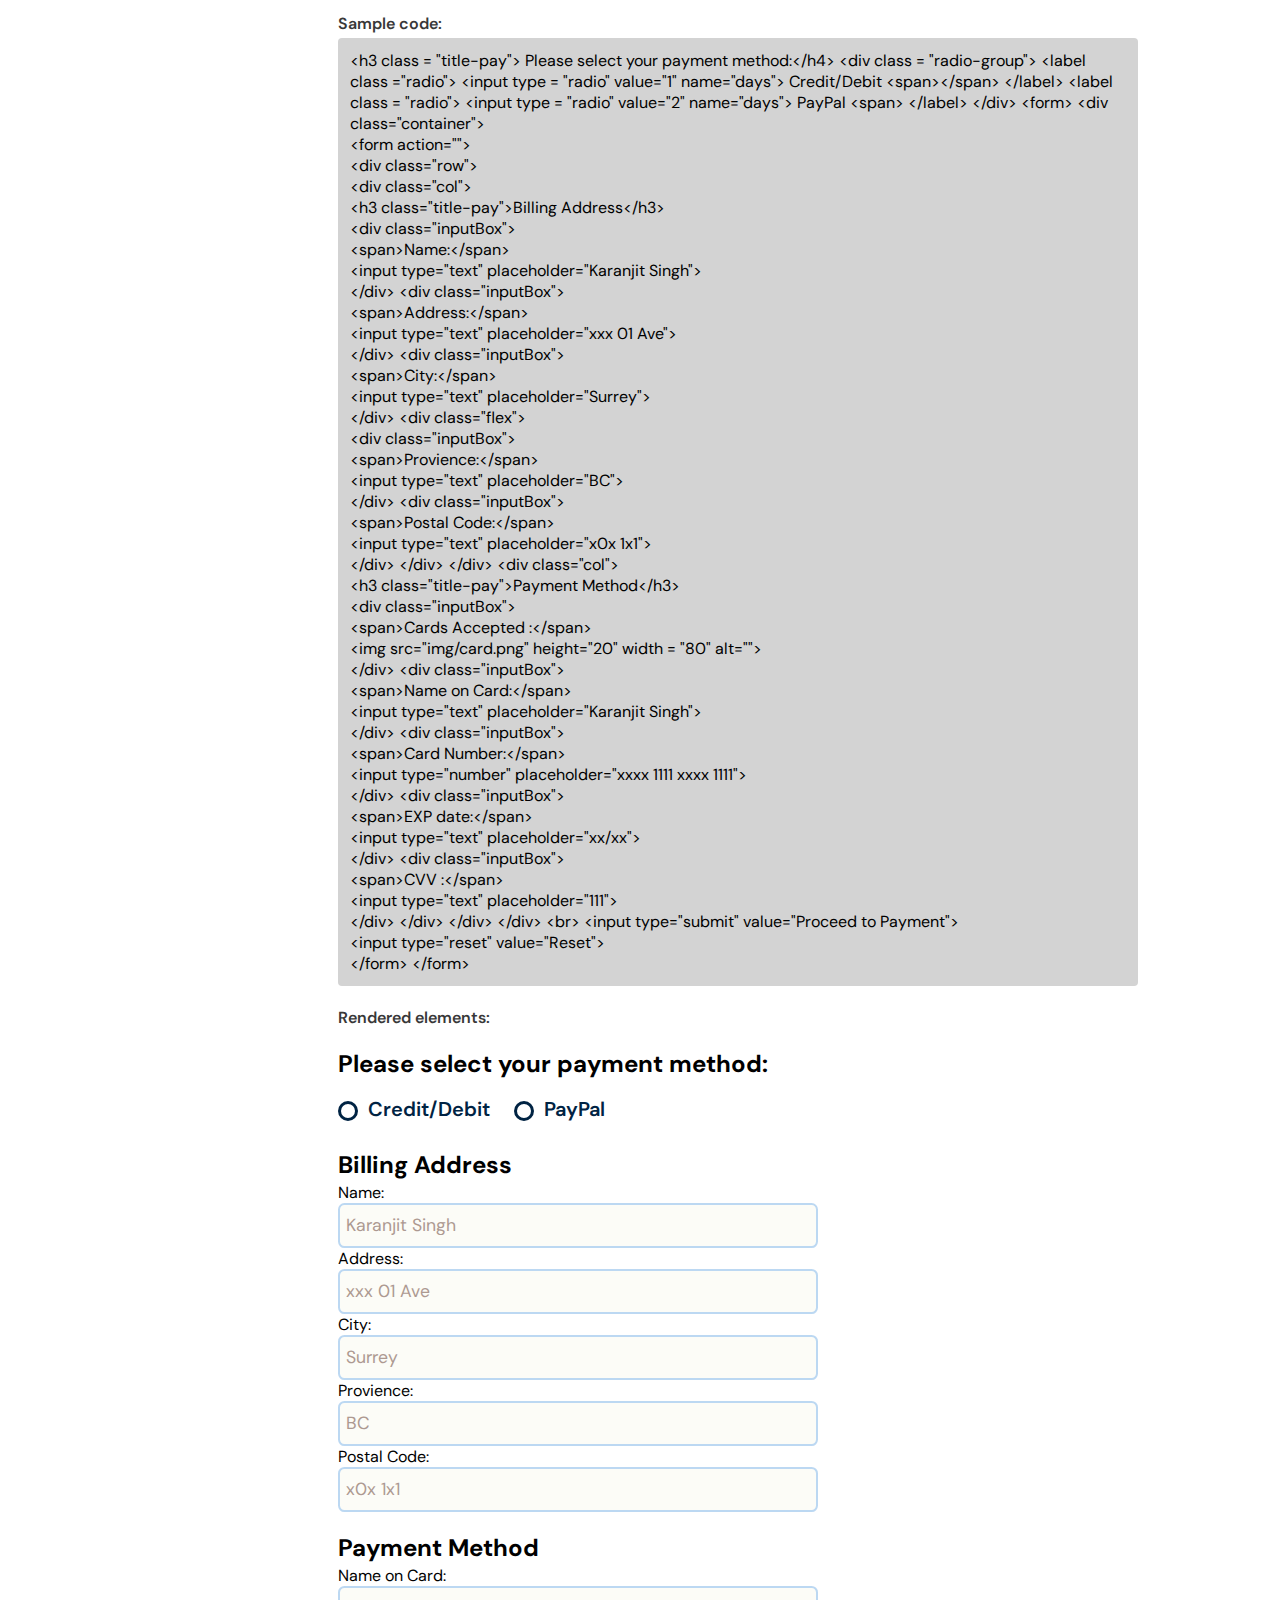
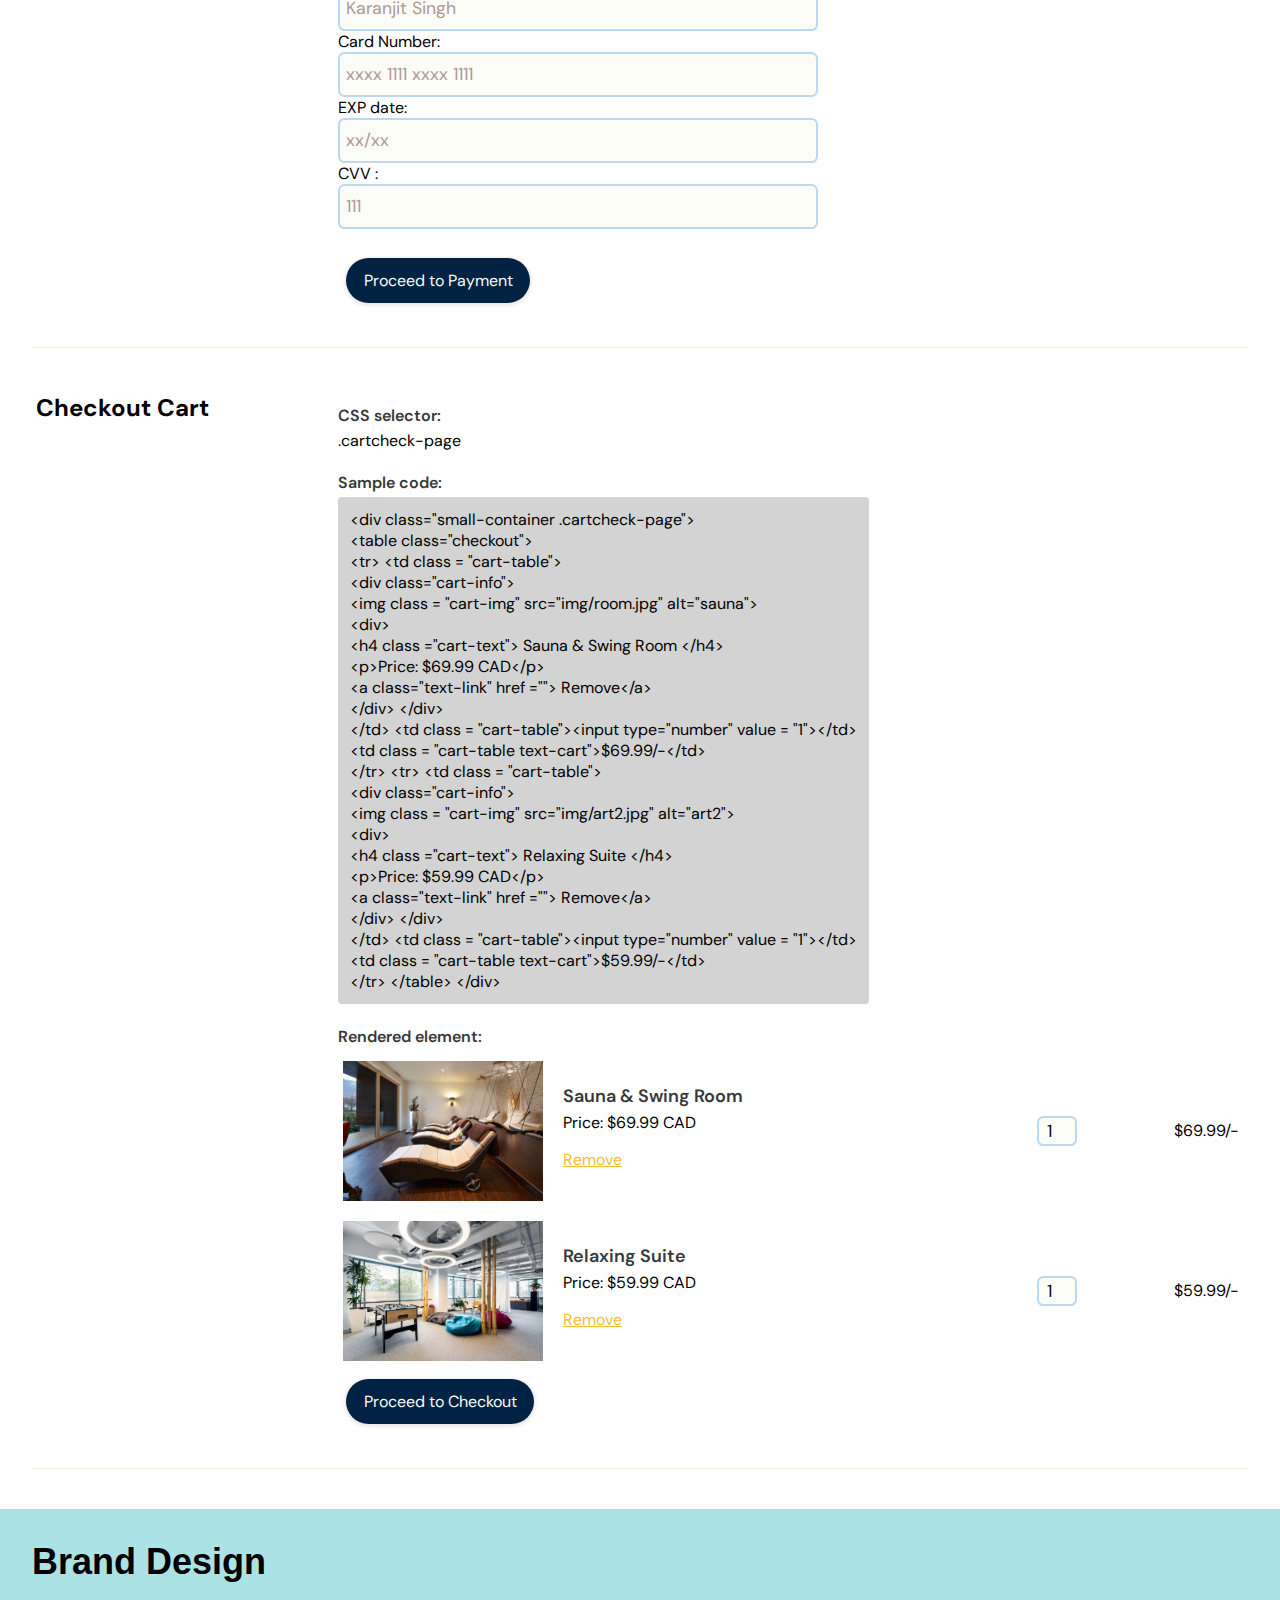
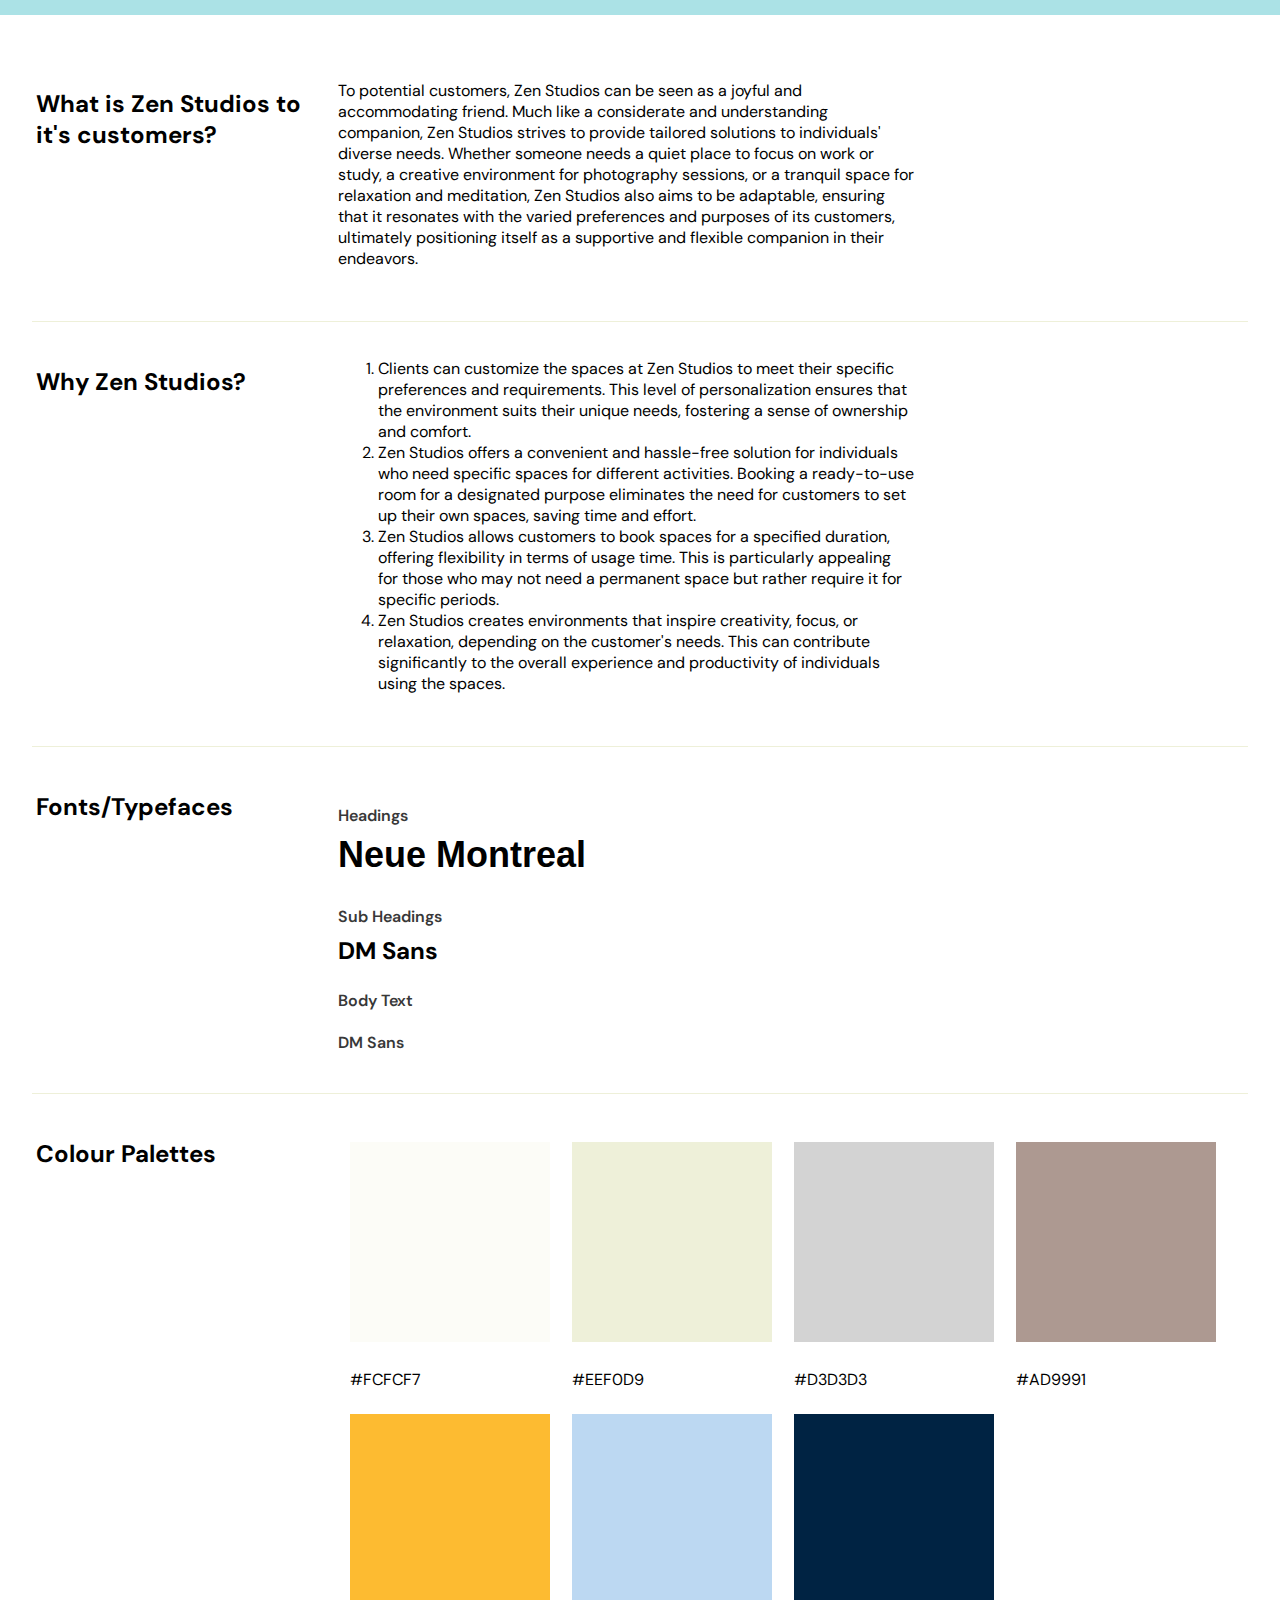
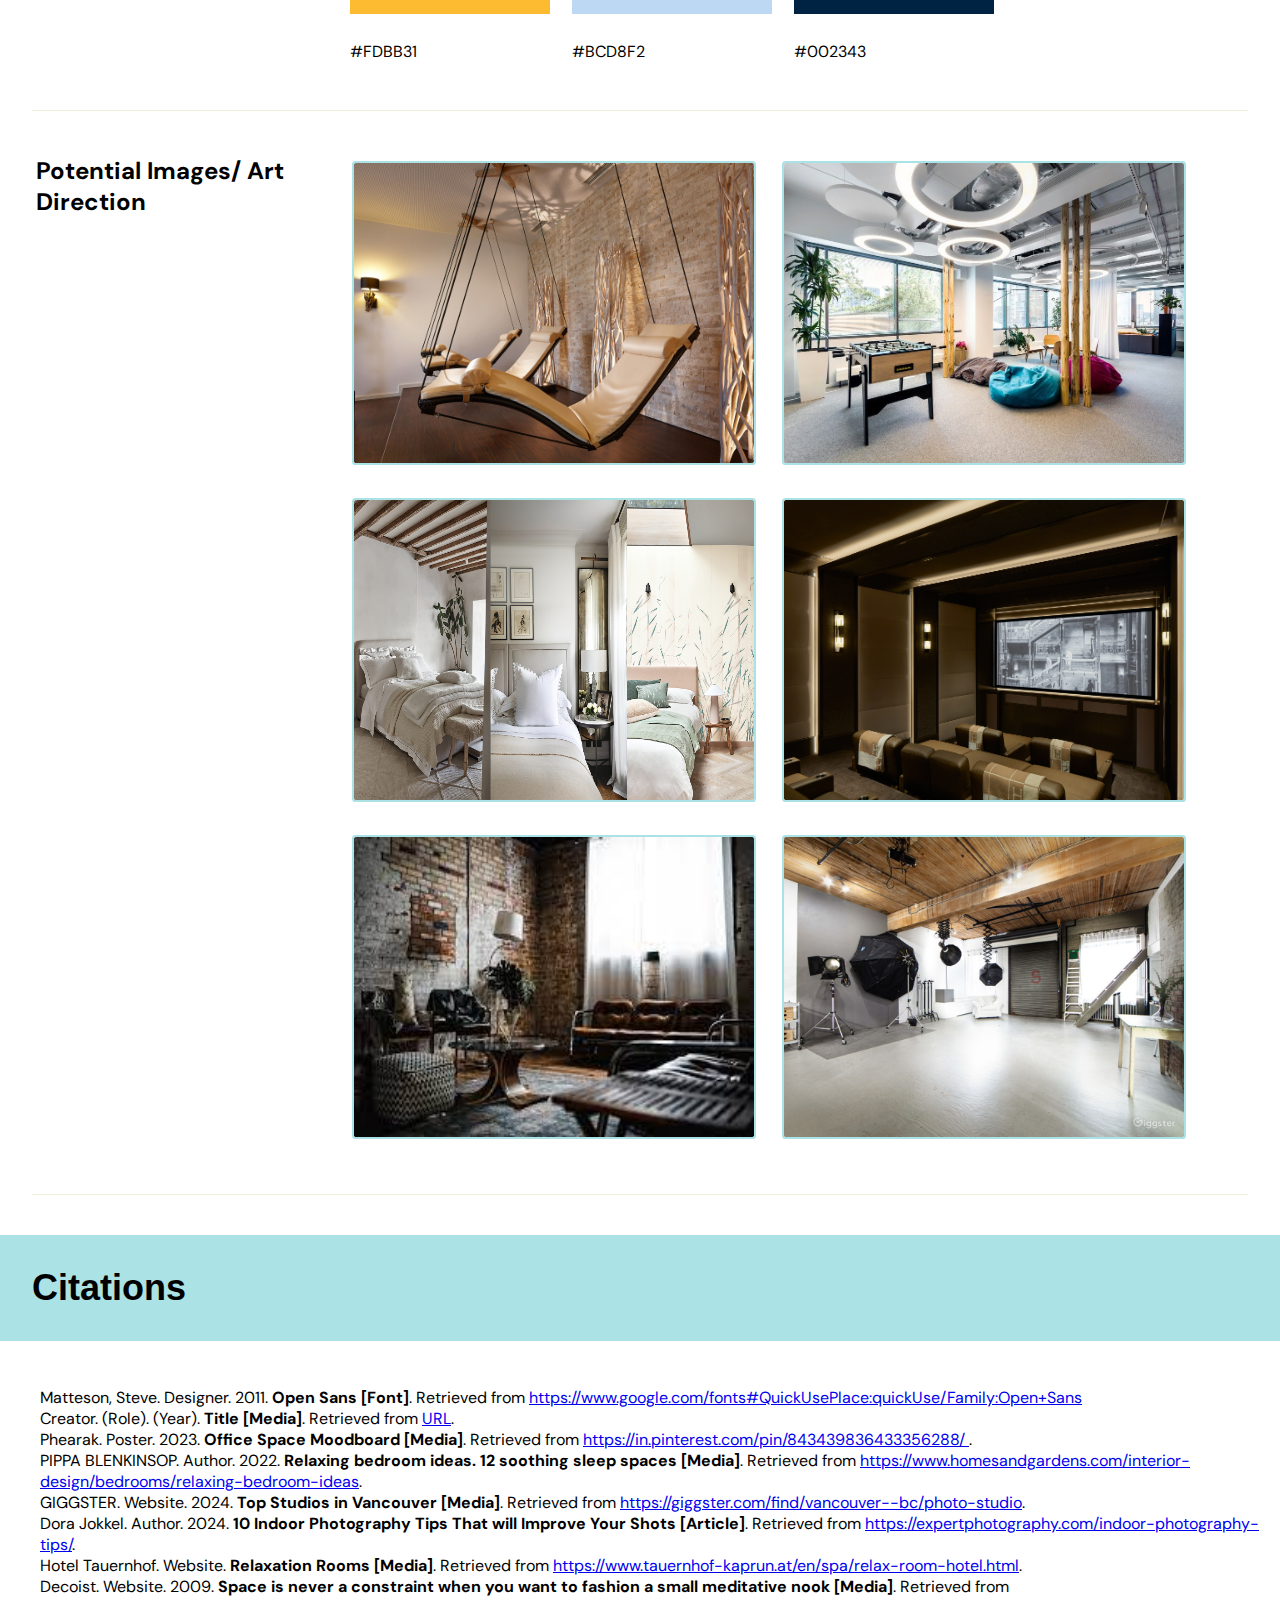
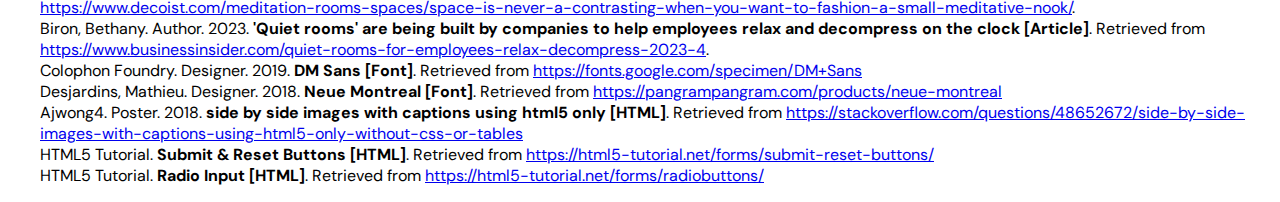
==== commit cb536830: "Process 2 Done" ====
--- a/Styleguide/index.html
+++ b/Styleguide/index.html
@@ -133,37 +133,37 @@
         <h4>Project Description</h4>
         <p>This was a solo project done for an online UI/UX Design competition held in Summer 2023.
           The purpose of the project was to create something that you would be proud of and come up with 
-          design quickly
+          design quickly. The design competition was a rapid fire one which only lasted for 4 days.
         </p>
 
-        <h4>Initial Sketches</h4>
-        <p>After having the initial feedback from the TAs on how the idea is coming along, 
-          I went ahead and made initial sketches for the app’s interface to get further feedback 
-          from the teaching team and move forward with this idea.</p>
-        <img class ="img-item" src="img/sketches1.png" height="342" width="630" alt="sketches">
+        <h4>App's Purpose</h4>
+        <p>OKDive is a diving app concept that aims to bring a more convenient way for free divers to get prepared for their diving journey. </p>
+        <img class ="img-item" src="img/ok1.png" height="426" width="197" alt="project homepage"> 
+        <img class ="img-item" src="img/ok2.png" height="426" width="197" alt="project homepage"> 
         
-        <h4>Initial Design</h4>
-        <p>With the choice of a warm color orange, I came up with this designs while my teammates 
-          created their own designs. I wanted to incorporate design principles I follow so I came up with this design.</p>
-          <img class ="img-item" src="img/init1.png" height="426" width="197" alt="initial design">
-          <img class ="img-item" src="img/init2.png" height="426" width="197" alt="initial design"> 
-
-        <h4>Revised Design</h4>
-        <p>After receiving various feedback to improve on, I created one single design with 
-          different design languages like color schemes and font choices. I further simplified the 
-          application by focusing on one main feature, which is the photo-posting space.</p>
-          <img class ="img-item" src="img/init3.png" height="426" width="197" alt="revised design">
-          <img class ="img-item" src="img/init4.png" height="426" width="197" alt="revised design"> 
+        <h4>Ideation</h4>
+        <p>The process of planning requires careful consideration of factors such as weather, tides, 
+          diving partner, and more... each categories takes great efforts to plan. 
+          I came to wonder, how can we improve diving process? <br> 
+          What is so hard about dive planning?
+          With this question in mind, I conducted interviews with professional freedivers to gain 
+          insight into their experiences and discover ways 
+          in which the diving process could be improved.</p>
+
+        <h4>Diving Process</h4>
+        <p>After gaining some initial insights into the diving process, I decided to attend freediving classes to deepen my understanding and experience about the situation. <br>
+          The process roughly goes like: Plan -> Dive -> Review. While there are many steps and procedures involved in each of these phases, I learned that one of the most crucial aspects of diving is monitoring weather and environmental conditions.<br>
+          Divers should check on weather, environment information frequently, and observe the tide pattern before going into the water. 
+        </p>
+          <img class ="img-item" src="img/ok3.png" height="426" width="197" alt="revised design">
+          <img class ="img-item" src="img/ok4.png" height="426" width="197" alt="revised design"> 
 
         <h4>Final Design</h4>
-        <p>I wanted to designed the app in such a way that the users would understand what to do 
-          just by looking. For the home page, I added affordances such as the image bleeding of the 
-          page to give users an indication that more content is present there and they can swipe it, 
-          same with the today section at the bottom of the page. I also added a “+” button for adding 
-          family members which can be easily accessed and adding people from there is pretty simple too.</p>
-          <img class ="img-item" src="img/kin2.png" height="426" width="197" alt="final design">
-          <img class ="img-item" src="img/kin1.png" height="426" width="197" alt="final design"> 
-
+        <p>Final Challenge was making the whole app working which was done with the help of prototyping in Figma and in addition to the mobile app, also showed how the app would 
+          look like if used with an apple watch.
+        </p>
+          <img class ="img-item" src="img/apple1.png" height="242" width="197" alt="final design">
+          <img class ="img-item" src="img/apple2.png" height="242" width="197" alt="final design"> 
         </div>
         </div>
       </section>
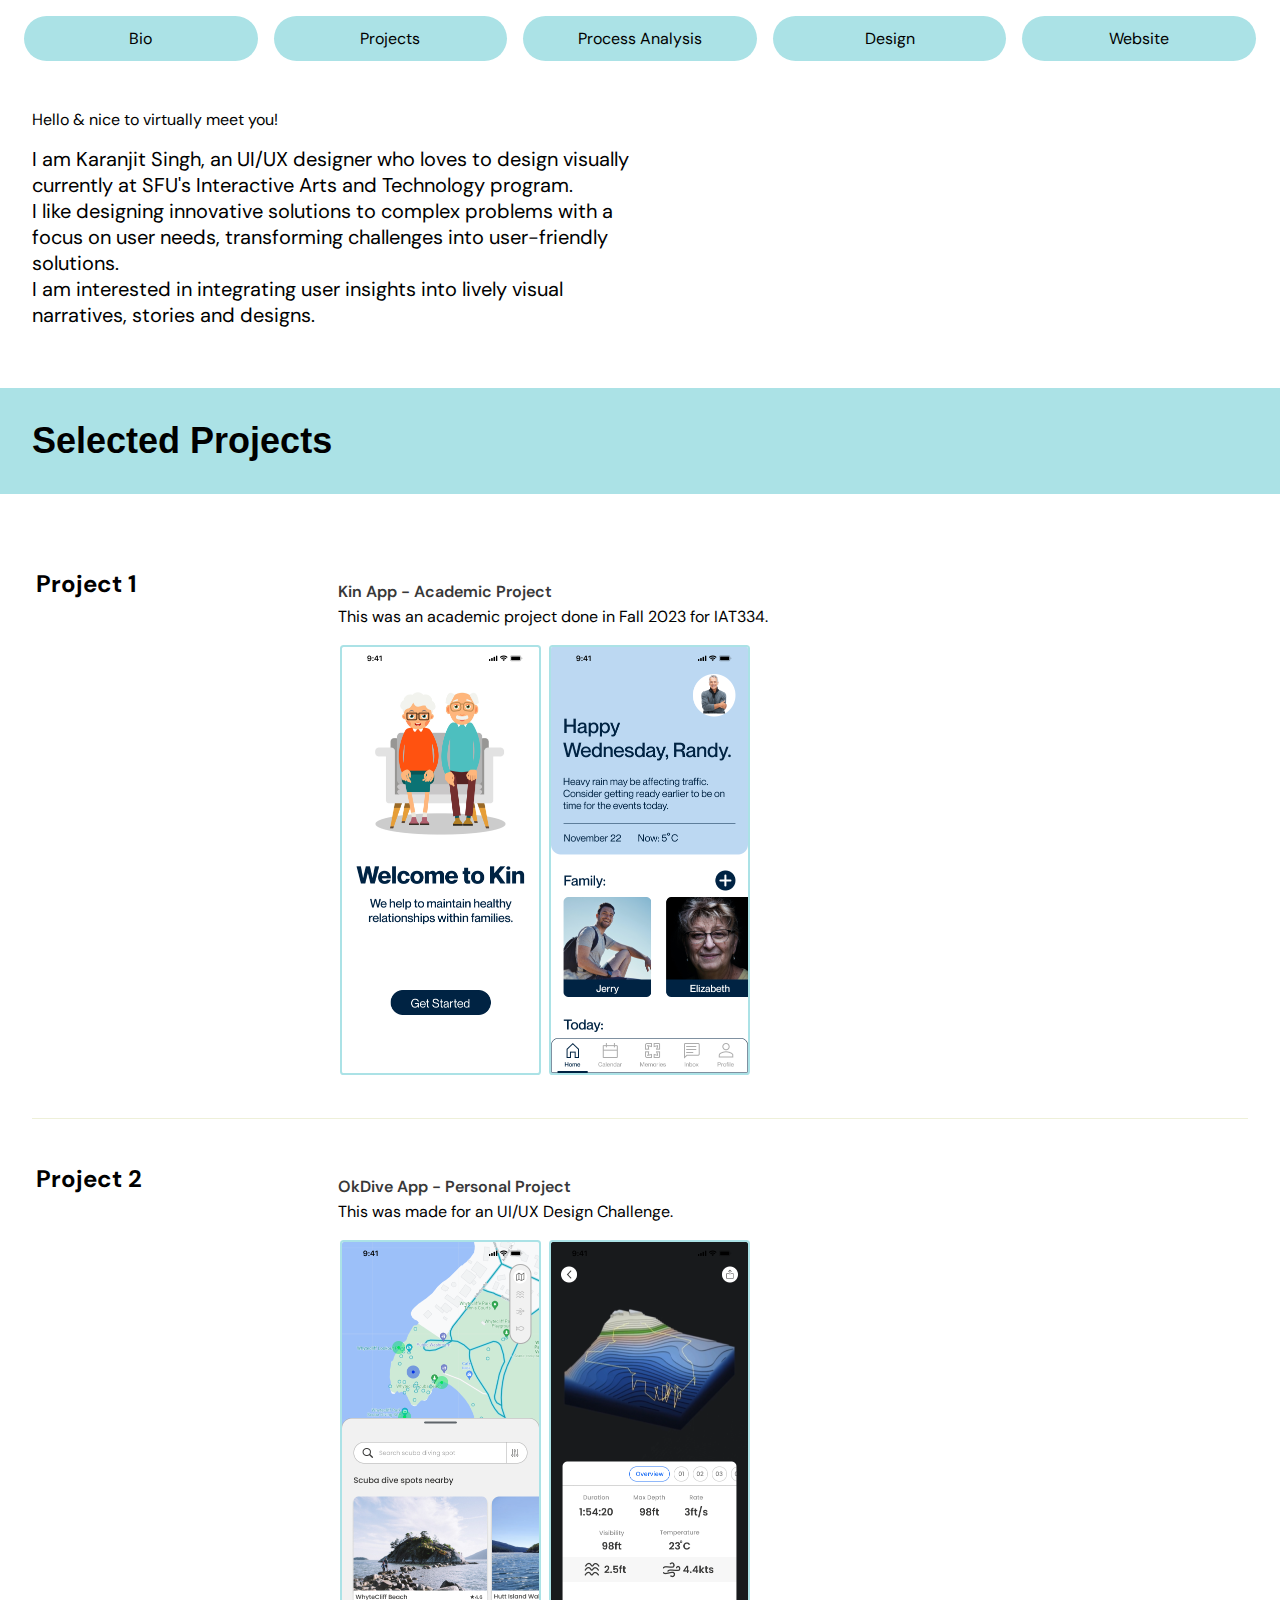
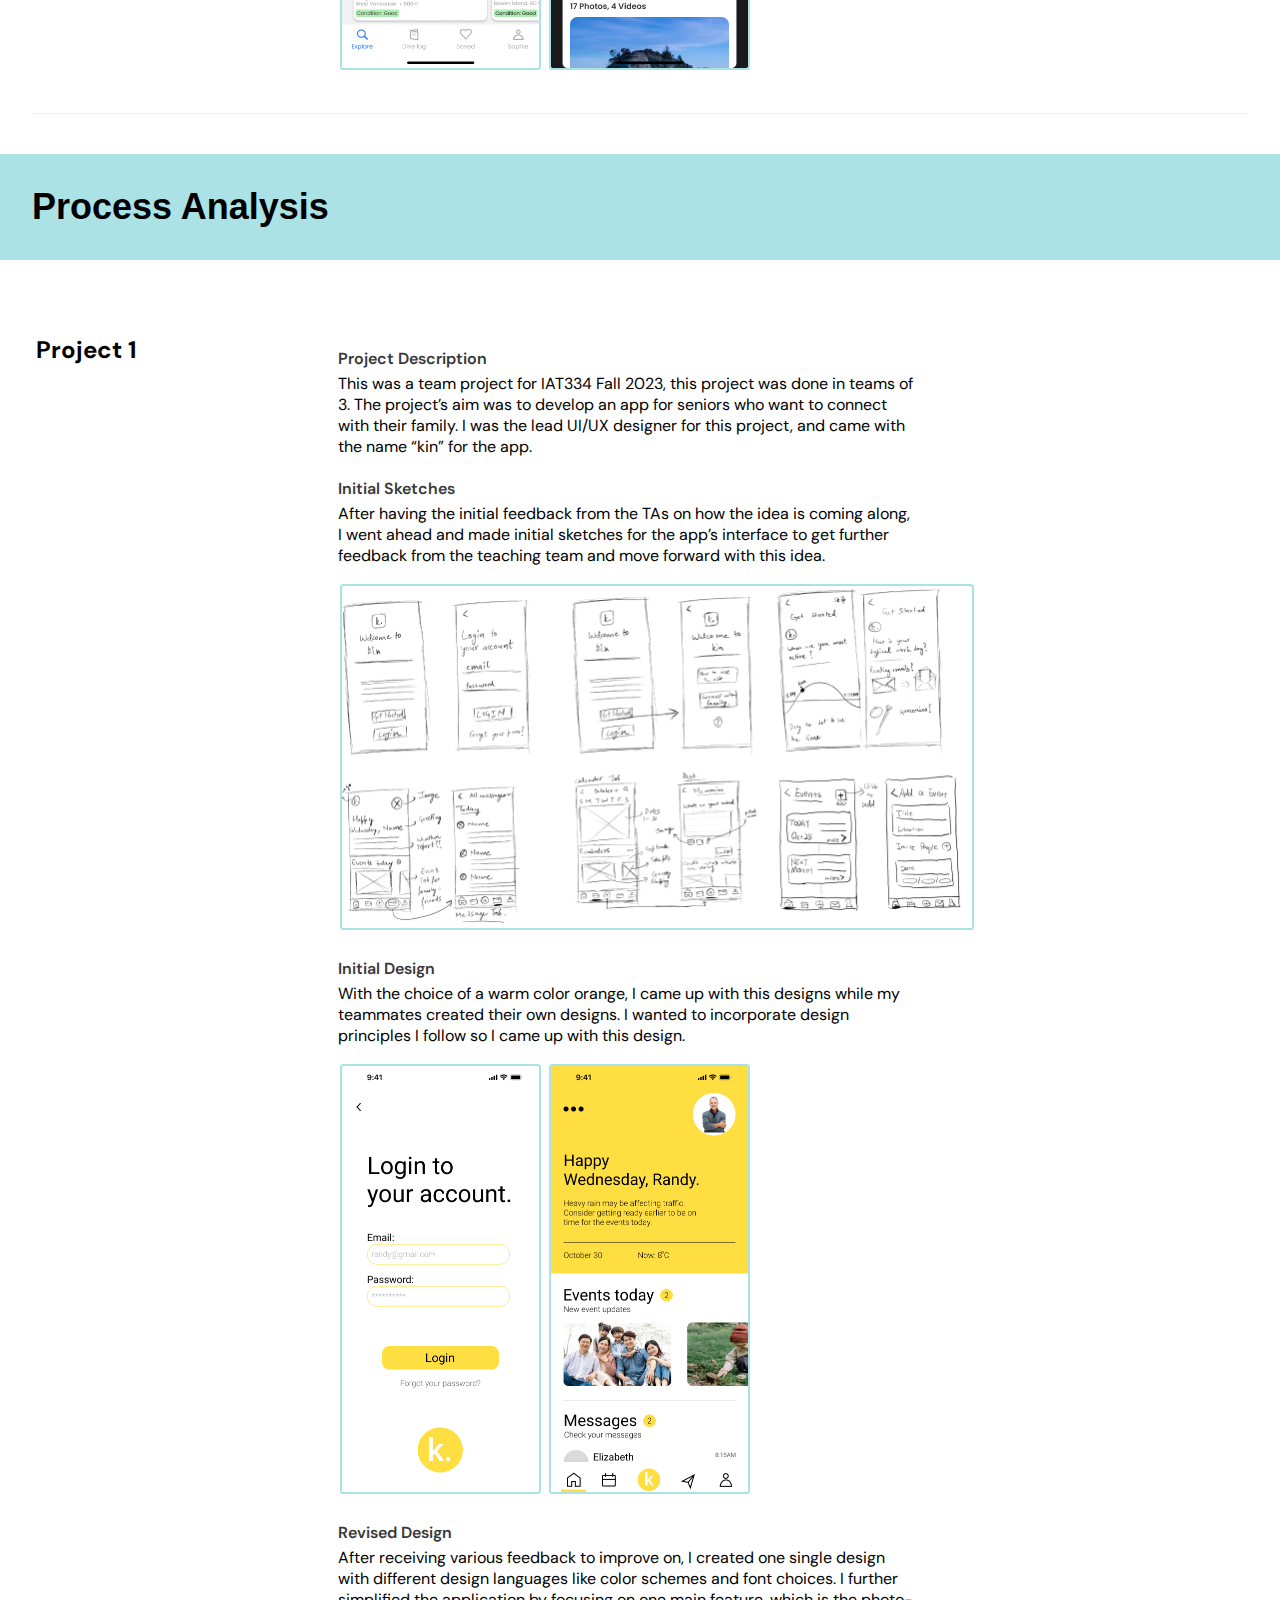
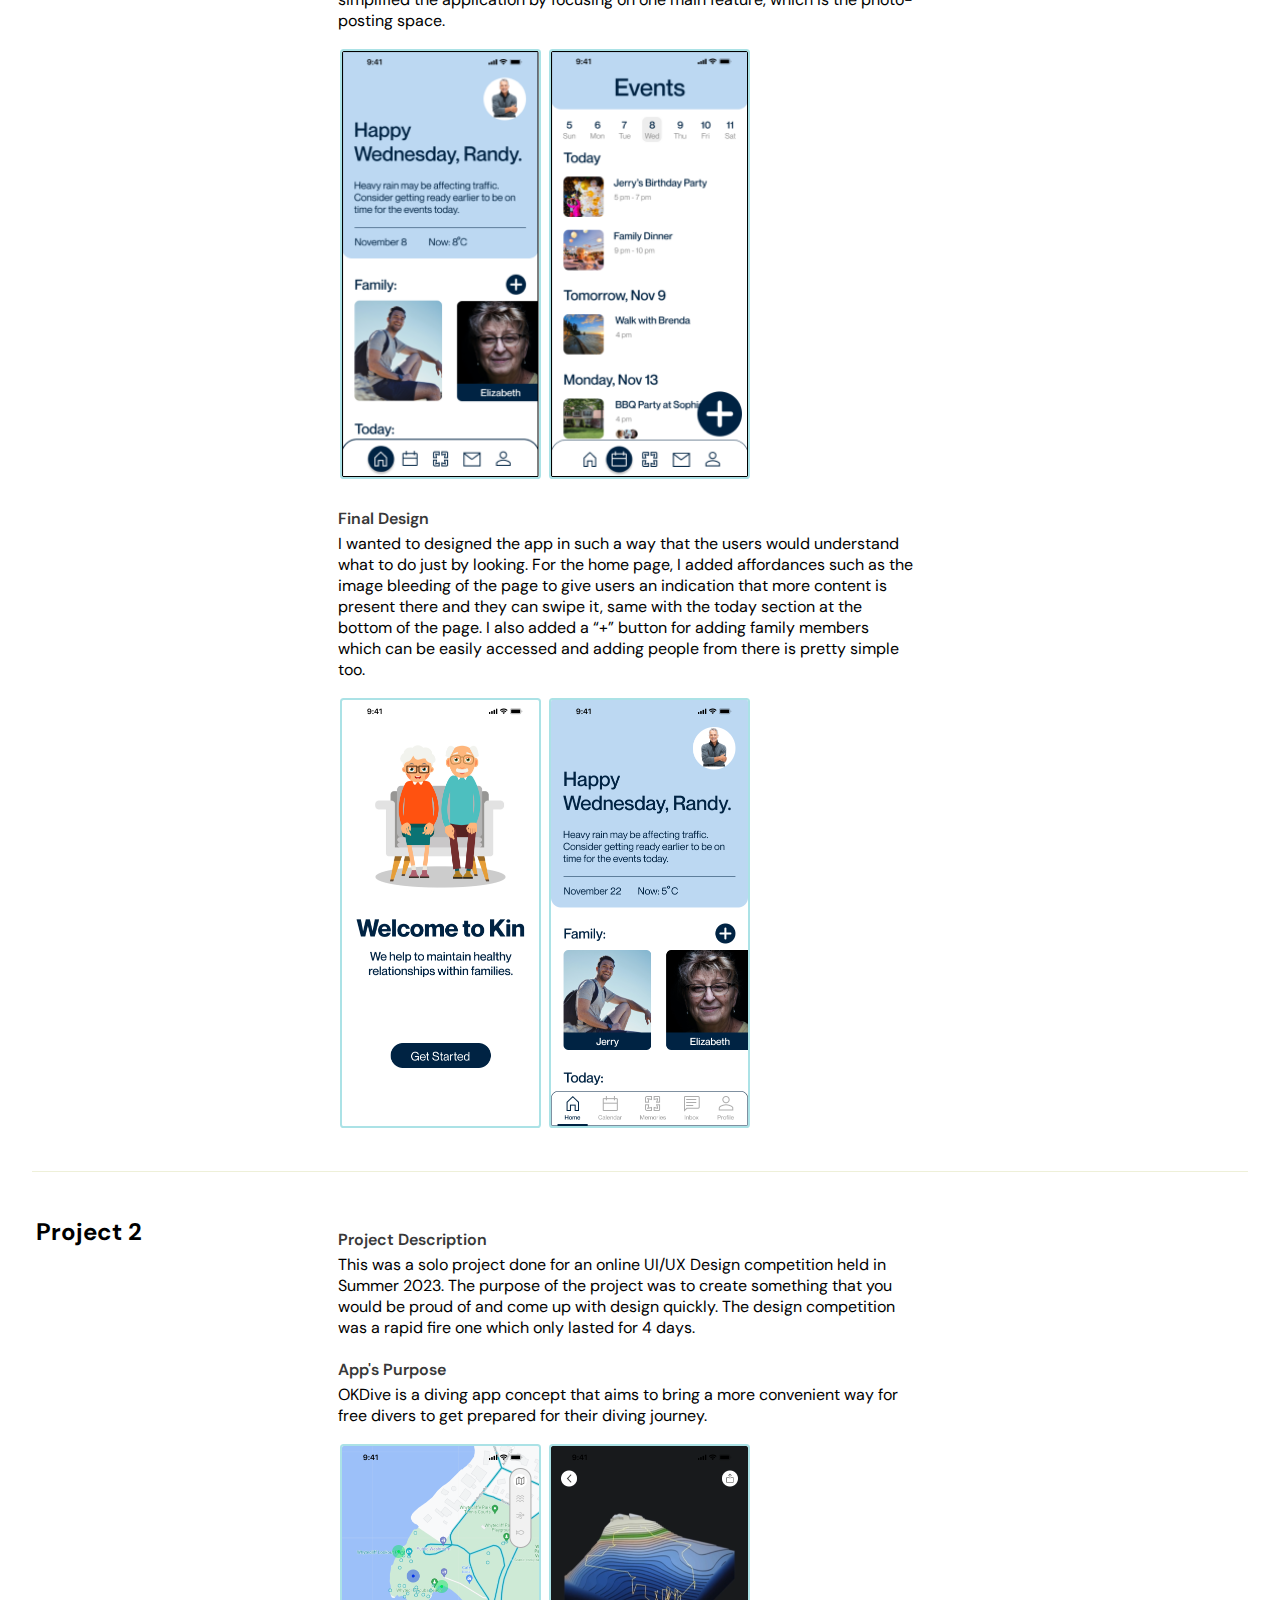
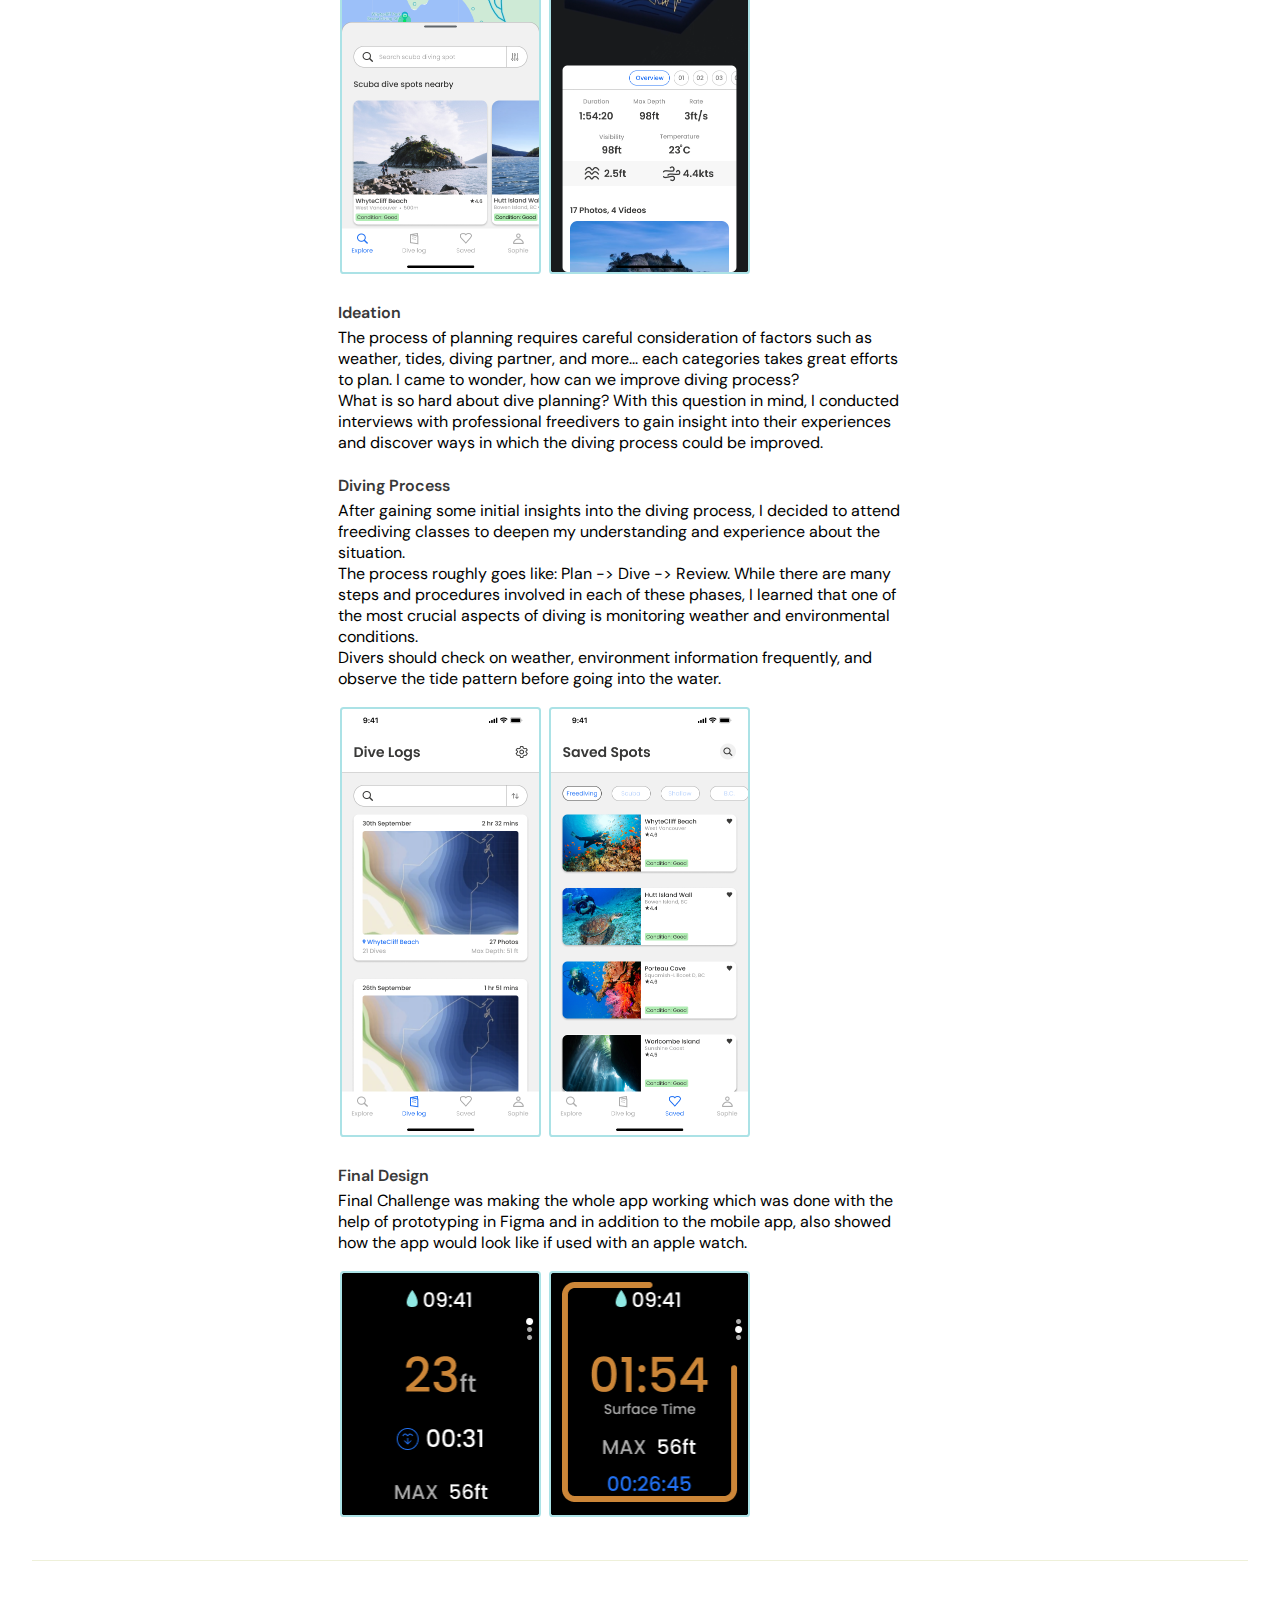
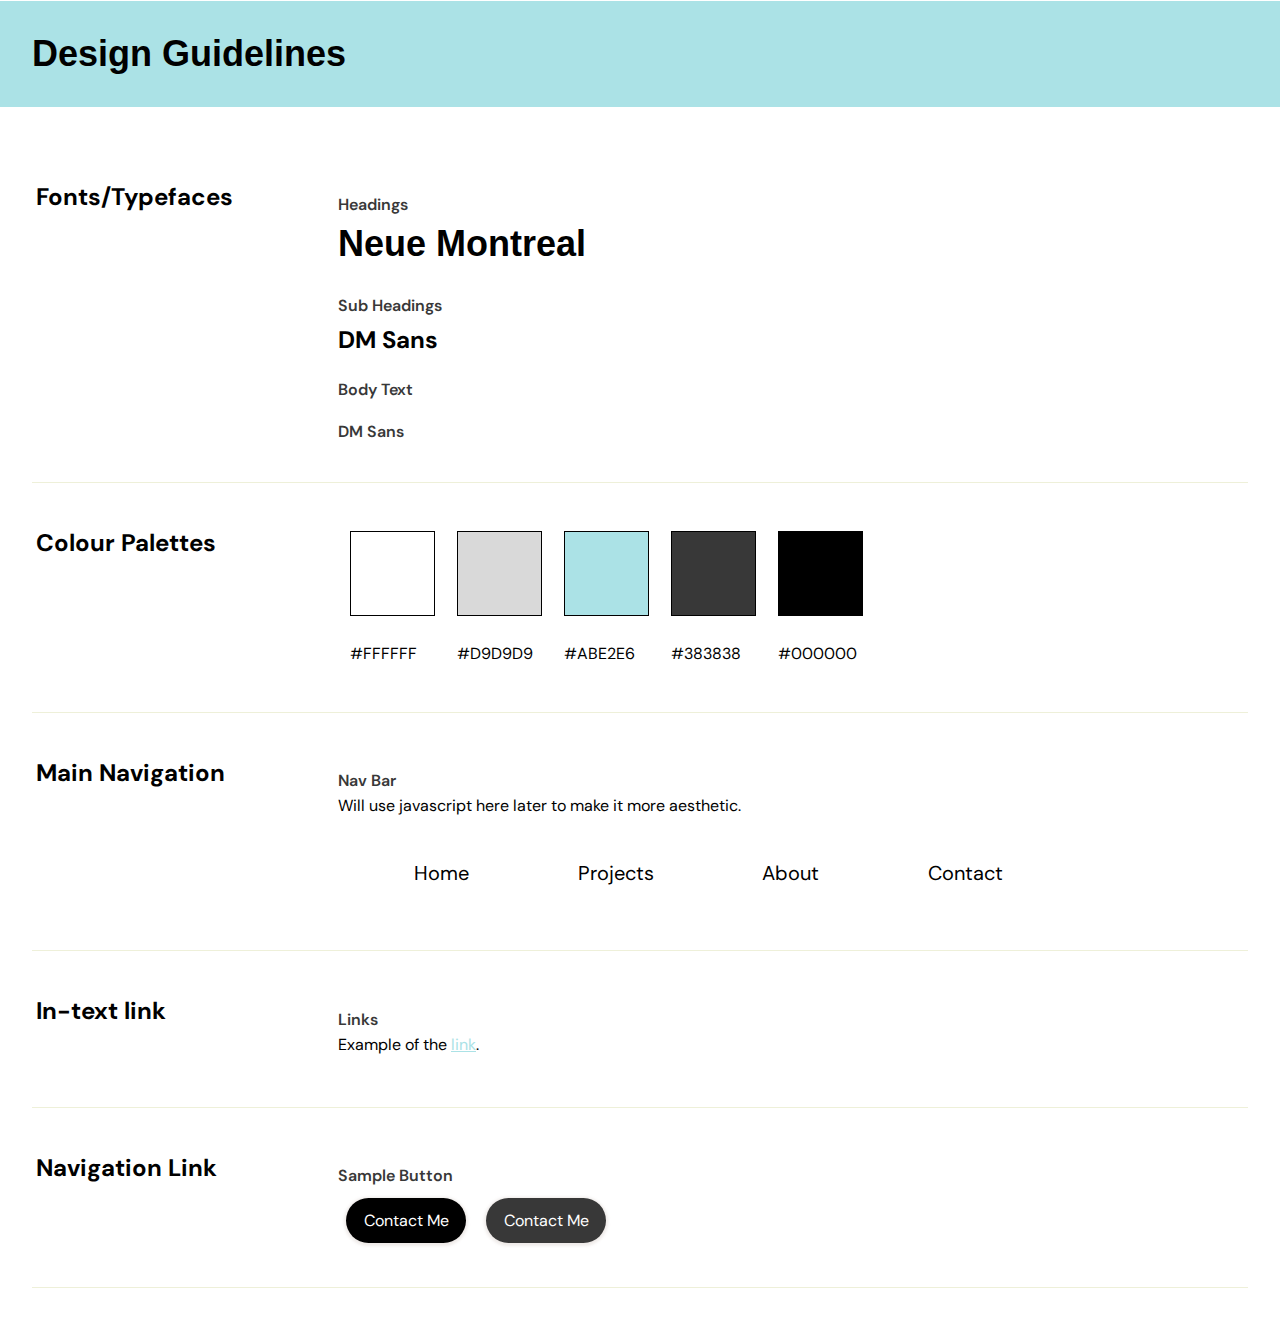
==== commit f18d034e: "Added Design Guide" ====
--- a/Styleguide/index.html
+++ b/Styleguide/index.html
@@ -24,8 +24,8 @@
         <a class="nav-item" href="#bio">Bio</a>
         <a class="nav-item" href="#projects">Projects</a>
         <a class="nav-item" href="#process">Process Analysis</a>
-        <a class="nav-item" href="product.html">Design</a>
-        <a class="nav-item" href="product.html">Website</a>
+        <a class="nav-item" href="#design">Design</a>
+        <a class="nav-item" href="#">Website</a>
       </nav>
     </header>
     
@@ -169,383 +169,11 @@
       </section>
 
     </section>
-    <!-- // TEXT ELEMENTS SECTION -->
-
-    <!-- COMBINED ELEMENTS SECTION // -->
-    <section id="combined_elements">
-      <h2 class="element-main">Combined Elements</h2>
-
-      <section class="element">
-        <div class="grid element-grid">
-        <h3>Main Navigation</h3>
-        <div class="col">
-          <h4>CSS selector:</h4>
-          <p>.nav-item .nav-bar</p>
-
-          <h4>Sample code:</h4>
-          <code>
-              &lt;a href="#" class="nav-item"&gt;Home &lt;/a&gt; <br>&lt;a
-              href="#" class="nav-item"&gt;Rooms &lt;/a&gt; <br>&lt;a href="#"
-              class="nav-item"&gt;Account &lt;/a&gt; <br>&lt;a href="#"
-              class="nav-item"&gt;Cart &lt;/a&gt;
-            </code>
-
-          <h4>Rendered element:</h4>
-
-          <nav class="grid nav-grid nav-bar">
-            <a href="#" class="nav-item">Home</a>
-            <a href="#" class="nav-item">Rooms</a>
-            <a href="#" class="nav-item">Bookings</a>
-            <a href="#" class="nav-item">Account</a>
-            <a href="#" class="nav-item">Cart</a>
-          </nav>
-        </div>
-        </div>
-      </section>
-
-      <section class="element">
-        <div class="grid element-grid">
-          <h3>Product/Service Listing</h3>
-
-          <div class="col">
-            <h4>CSS selector:</h4>
-            <p>.product-cards</p>
-
-            <h4>Sample code:</h4>
-            <code>
-              &lt;div class="grid products-grid">
-              &lt;section class="product-cards"><br>
-              &lt;a href="https://www.tauernhof-kaprun.at/en/spa/relax-room-hotel.html">&lt;
-              <br>img class="img-item" src="img/room.jpg" height="350" width="350" alt="Product Listing">&lt;/a><br>
-              &lt;h4>Sauna & Swing Room&lt;/h4>
-              &lt;p>$69.99 CAD&lt;/p><br>
-              &lt;a class="button-nav cart" href="#">Add to Cart</a><br>
-              &lt;/section>
-              &lt;/div>
-              &lt;/div>
-              &lt;/div>
-              </code>
-
-            <h4>Rendered element:</h4>
-
-            <div class="grid products-grid">
-              <section class="product-cards">
-                <a href="https://www.tauernhof-kaprun.at/en/spa/relax-room-hotel.html"><img class="img-item" src="img/room.jpg" height="350" width="350" alt="Product Listing"></a>
-                <h4>Sauna & Swing Room</h4>
-                <p>$69.99 CAD</p>
-                <a class="button-nav cart" href="cart.html">Add to Cart</a>
-              </section>
-            </div>
-          </div>
-        </div>
-      </section>
-
-      <section class="element">
-        <div class="grid element-grid">
-        <h3>Payment Form</h3>
-        <div class="col">
-        <h4>CSS selector:</h4>
-          <p>.payment</p>
-
-          <h4>Sample code:</h4>
-          <code>
-            &lt;h3 class = "title-pay"> Please select your payment method:&lt;/h4>
-            &lt;div class = "radio-group">
-            &lt;label class ="radio">
-            &lt;input type = "radio" value="1" name="days">
-            Credit/Debit
-            &lt;span>&lt;/span>
-            &lt;/label>
-            &lt;label class = "radio">
-            &lt;input type = "radio" value="2" name="days">
-            PayPal
-            &lt;span></span>
-            &lt;/label>
-            &lt;/div>
-            &lt;form&gt;
-            &lt;div class="container"&gt;<br>
-  
-            &lt;form action=""&gt;<br>
-  
-            &lt;div class="row"&gt;<br>
-  
-            &lt;div class="col"&gt;<br>
-  
-            &lt;h3 class="title-pay">Billing Address&lt;/h3&gt;<br>
-  
-            &lt;div class="inputBox"&gt;<br>
-            &lt;span>Name:&lt;/span&gt;<br>
-            &lt;input type="text" placeholder="Karanjit Singh"&gt;<br>
-            &lt;/div>
-            &lt;div class="inputBox"&gt;<br>
-            &lt;span>Address:&lt;/span&gt;<br>
-            &lt;input type="text" placeholder="xxx 01 Ave"&gt;<br>
-            &lt;/div>
-            &lt;div class="inputBox"&gt;<br>
-            &lt;span>City:&lt;/span&gt;<br>
-            &lt;input type="text" placeholder="Surrey"&gt;<br>
-            &lt;/div>
-  
-            &lt;div class="flex"&gt;<br>
-            &lt;div class="inputBox"&gt;<br>
-            &lt;span>Provience:&lt;/span&gt;<br>
-            &lt;input type="text" placeholder="BC"&gt;<br>
-            &lt;/div&gt;
-            &lt;div class="inputBox"&gt;<br>
-            &lt;span>Postal Code:&lt;/span&gt;<br>
-            &lt;input type="text" placeholder="x0x 1x1"&gt;<br>
-            &lt;/div&gt;
-            &lt;/div&gt;
-  
-            &lt;/div&gt;
-            &lt;div class="col"&gt;<br>
-            &lt;h3 class="title-pay">Payment Method&lt;/h3&gt;<br>
-            &lt;div class="inputBox"&gt;<br>
-            &lt;span>Cards Accepted :&lt;/span&gt;<br>
-            &lt;img src="img/card.png" height="20" width = "80" alt=""&gt;<br>
-            &lt;/div&gt;
-            &lt;div class="inputBox"&gt;<br>
-            &lt;span>Name on Card:&lt;/span&gt;<br>
-            &lt;input type="text" placeholder="Karanjit Singh"&gt;<br>
-                &lt;/div&gt;
-                &lt;div class="inputBox"&gt;<br>
-                &lt;span>Card Number:&lt;/span&gt;<br>
-                &lt;input type="number" placeholder="xxxx 1111 xxxx 1111"&gt;<br>
-                &lt;/div&gt;
-                &lt;div class="inputBox"&gt;<br>
-                &lt;span>EXP date:&lt;/span&gt;<br>
-                &lt;input type="text" placeholder="xx/xx"&gt;<br>
-                &lt;/div&gt;
-                &lt;div class="inputBox"&gt;<br>
-                &lt;span>CVV :&lt;/span&gt;<br>
-                &lt;input type="text" placeholder="111"&gt; <br>  
-                &lt;/div&gt;
-                &lt;/div&gt;
-                &lt;/div&gt;  
-                &lt;/div&gt;
-                &lt;br&gt;
-                &lt;input type="submit" value="Proceed to Payment"&gt;<br>
-                &lt;input type="reset" value="Reset"&gt;<br>
-                &lt;/form&gt;
-                &lt;/form&gt;
-          </code>
-
-        <h4>Rendered elements:</h4>
-        <h3 class="title-pay">Please select your payment method:</h3>
-        <div class = "radio-group">
-          <label class ="radio">
-            <input type = "radio" value="1" name="days">
-            Credit/Debit
-            <span></span>
-          </label>
-          <label class = "radio">
-            <input type = "radio" value="2" name="days">
-            PayPal
-            <span></span>
-          </label>
-        </div>
-      <form>
-      <div class="container">
-
-        <div class="row">
-
-            <div class="col">
-
-                <h3 class="title-pay">Billing Address</h3>
-
-                <div class="inputBox">
-                    <span>Name:</span>
-                    <input type="text" placeholder="Karanjit Singh">
-                </div>
-                <div class="inputBox">
-                    <span>Address:</span>
-                    <input type="text" placeholder="xxx 01 Ave">
-                </div>
-                <div class="inputBox">
-                    <span>City:</span>
-                    <input type="text" placeholder="Surrey">
-                </div>
-
-                <div class="flex">
-                    <div class="inputBox">
-                        <span>Provience:</span>
-                        <input type="text" placeholder="BC">
-                    </div>
-                    <div class="inputBox">
-                        <span>Postal Code:</span>
-                        <input type="text" placeholder="x0x 1x1">
-                    </div>
-                </div>
-
-            </div>
-            <div class="col">
-                <h3 class="title-pay">Payment Method</h3>
-                <div class="inputBox">
-                    <span>Name on Card:</span>
-                    <input type="text" placeholder="Karanjit Singh">
-                </div>
-                <div class="inputBox">
-                    <span>Card Number:</span>
-                    <input type="number" placeholder="xxxx 1111 xxxx 1111">
-                </div>
-                <div class="inputBox">
-                    <span>EXP date:</span>
-                    <input type="text" placeholder="xx/xx">
-                </div>
-                    <div class="inputBox">
-                        <span>CVV :</span>
-                        <input type="text" placeholder="111">      
-                    </div>
-                </div>
-            </div>   
-        </div>
-        <br>
-        <a class="button-nav" href="#">Proceed to Payment</a>
-      </form>
-        </div>
-        </div>
-  </section>
-
-      <section class="element">
-        <div class="grid element-grid">
-        <h3>Checkout Cart</h3>
-        <div class="col">
-        <h4>CSS selector:</h4>
-        <p>.cartcheck-page</p>
-
-        <h4>Sample code:</h4>
-        <code>
-          &lt;div class="small-container .cartcheck-page"> <br>
-          &lt;table class="checkout"><br>
-          &lt;tr>
-          &lt;td class = "cart-table"><br>
-          &lt;div class="cart-info"><br>
-          &lt;img class = "cart-img" src="img/room.jpg" alt="sauna"><br>
-          &lt;div><br>
-          &lt;h4 class ="cart-text"> Sauna & Swing Room &lt;/h4><br>
-          &lt;p>Price: $69.99 CAD&lt;/p> <br>
-          &lt;a class="text-link" href =""> Remove&lt;/a><br>
-          &lt;/div>
-          &lt;/div><br>
-          
-          &lt;/td>
-          &lt;td class = "cart-table">&lt;input type="number" value = "1">&lt;/td><br>
-          &lt;td class = "cart-table text-cart">$69.99/-&lt;/td><br>
-          &lt;/tr>
-          &lt;tr>
-          &lt;td class = "cart-table"><br>
-          &lt;div class="cart-info"><br>
-          &lt;img class = "cart-img" src="img/art2.jpg" alt="art2"><br>
-          &lt;div><br>
-          &lt;h4 class ="cart-text"> Relaxing Suite &lt;/h4><br>
-          &lt;p>Price: $59.99 CAD&lt;/p> <br>
-          &lt;a class="text-link" href =""> Remove&lt;/a><br>
-          &lt;/div>
-          &lt;/div><br>
-          
-          &lt;/td>
-          &lt;td class = "cart-table">&lt;input type="number" value = "1">&lt;/td><br>
-          &lt;td class = "cart-table text-cart">$59.99/-&lt;/td><br>
-          &lt;/tr>
-          &lt;/table>
-          &lt;/div>
-        </code>
-
-        <h4>Rendered element:</h4>
-
-        <div class="small-container .cartcheck-page"> 
-          <table class="checkout">
-            <tr>
-              <td class = "cart-table">
-                <div class="cart-info">
-                  <img class = "cart-img" src="img/room.jpg" alt="sauna">
-                  <div>
-                    <h4 class ="cart-text"> Sauna & Swing Room </h4>
-                    <p>Price: $69.99 CAD</p> 
-                    <a class="text-link" href =""> Remove</a>
-                  </div>
-                </div>
-        
-              </td>
-              <td class = "cart-table"><input type="number" value = "1"></td>
-              <td class = "cart-table text-cart">$69.99/-</td>
-            </tr>
-            <tr>
-              <td class = "cart-table">
-                <div class="cart-info">
-                  <img class = "cart-img" src="img/art2.jpg" alt="art2">
-                  <div>
-                    <h4 class ="cart-text"> Relaxing Suite </h4>
-                    <p>Price: $59.99 CAD</p> 
-                    <a class="text-link" href =""> Remove</a>
-                  </div>
-                </div>
-        
-              </td>
-              <td class = "cart-table"><input type="number" value = "1"></td>
-              <td class = "cart-table text-cart">$59.99/-</td>
-            </tr>
-          </table>
-          <a class="button-nav" href="cart.html">Proceed to Checkout</a>
-        </div>
-      </section>
-
-    </section>
-    <!-- // COMBINED ELEMENTS SECTION -->
-    
-    
-    
-    <!-- BRANDING IDEAS -->
-    <section id="branding">
-      <h2 class="element-main"> Brand Design</h2>           
-      
-      <section class="element">
-        <div class="grid element-grid">
-        
-        <h3> What is Zen Studios to it's customers? </h3>
-        <div class="col">
-        <p>To potential customers, Zen Studios can be seen as a joyful and accommodating friend. 
-           Much like a considerate and understanding companion, Zen Studios strives to provide
-           tailored solutions to individuals' diverse needs. Whether someone needs a quiet place to focus on work 
-           or study, a creative environment for photography sessions, or a tranquil space for relaxation 
-           and meditation, Zen Studios also aims to be adaptable, 
-           ensuring that it resonates with the varied preferences and purposes of its customers, 
-           ultimately positioning itself as a supportive and flexible companion in their endeavors.</p>
-        </div>
-      </div>
-      </section> 
-
-      <section class="element">
-        <div class="grid element-grid">
-        <h3> Why Zen Studios? </h3>
-        <div class="col">
-        <ol>     
-          <li>
-            Clients can customize the spaces at Zen Studios to meet their specific preferences and 
-            requirements. This level of personalization ensures that the environment suits their unique needs, 
-            fostering a sense of ownership and comfort.</li>
-
-          <li>
-            Zen Studios offers a convenient and hassle-free solution for individuals who need 
-            specific spaces for different activities. Booking a ready-to-use room for a designated purpose 
-            eliminates the need for customers to set up their own spaces, saving time and effort.</li>
-
-          <li>
-            Zen Studios allows customers to book spaces for a specified duration, offering 
-            flexibility in terms of usage time. This is particularly appealing for those who may not 
-            need a permanent space but rather require it for specific periods.</li>
-
-          <li>
-            Zen Studios creates environments that inspire creativity, focus, or relaxation, depending 
-            on the customer's needs. This can contribute significantly to the overall experience 
-            and productivity of individuals using the spaces.</li>
-            
-        </ol>
-
-      </section> 
-      
-    </section>
-
+    
+    
+    <!-- Design Ideas -->
+    <section id="design">
+      <h2 class="element-main">Design Guidelines</h2>           
 
       <!-- BRAND COMPONENTS -->
       <section class="element">
@@ -572,113 +200,75 @@
         <table>
           <tr>
             <td>
-              <img src="img/c1.png" alt="C1" title="#FCFCF7">
-            </td>
-            <td>
-              <img src="img/c2.png" alt="C2" title="#EEF0D9">
-            </td>
-            <td>
-              <img src="img/c3.png" alt="C3" title="#D3D3D3">
-            </td>
-            <td>
-              <img src="img/c4.png" alt="C4" title="#AD9991">
+              <img src="img/c1.png" alt="C1" title="#FFFFFF">
+            </td>
+            <td>
+              <img src="img/c2.png" alt="C2" title="#D9D9D9">
+            </td>
+            <td>
+              <img src="img/c3.png" alt="C3" title="#ABE2E6">
+            </td>
+            <td>
+              <img src="img/c4.png" alt="C4" title="#383838">
+            </td>
+            <td>
+              <img src="img/c5.png" alt="C5" title="#000000">
             </td>
           </tr>       
           <tr>
-            <td>#FCFCF7</td>
-            <td>#EEF0D9</td>
-            <td>#D3D3D3</td>
-            <td>#AD9991</td>
+            <td>#FFFFFF</td>
+            <td>#D9D9D9</td>
+            <td>#ABE2E6</td>
+            <td>#383838</td>
+            <td>#000000</td>
           </tr>
         </table>
-        <table>
-          <tr>
-            <td>
-              <img src="img/c5.png" alt="C5" title="#FDBB31">
-            </td>
-            <td>
-              <img src="img/c6.png" alt="C6" title="#BCD8F2">
-            </td>
-            <td>
-              <img src="img/c7.png" alt="C7" title="#002343">
-            </td>
-          </tr>
-          <tr>
-            <td>#FDBB31</td>
-            <td>#BCD8F2</td>
-            <td>#002343</td>
-          </tr>
-        </table>
         </div>
         </div>
       </section>  
-      
-      <section class="element">
-        <div class="grid element-grid">
-        <h3> Potential Images/ Art Direction </h3>
-        <div class="col">
-        <table>
-          <tr>
-            <td>
-              <a href = "https://www.tauernhof-kaprun.at/en/spa/relax-room-hotel.html">
-              <img class ="img-item" src="img/art1.jpg" width = "400" height = "300" alt="A1" title="#1"></a>
-            </td>
-            <td>
-              <a href = "https://in.pinterest.com/pin/843439836433356288/">
-              <img class ="img-item" src="img/art2.jpg" width = "400" height = "300" alt="A2" title="#2"></a>
-            </td>
-          </tr>
-        </table>
-
-        <table>
-          <tr>
-            <td>
-              <a href = "https://www.homesandgardens.com/interior-design/bedrooms/relaxing-bedroom-ideas">
-              <img class ="img-item" src="img/art3.jpg" width = "400" height = "300" alt="A1" title="#3"></a>
-            </td>
-            <td>
-              <a href = "https://germaniaconstruction.com/5-theater-room-ideas-for-your-custom-luxury-home/">
-              <img class ="img-item" src="img/art4.jpg" width = "400" height = "300" alt="A2" title="#4"></a>
-            </td>
-          </tr>
-        </table>
-        <table>
-        <tr>
-        <td>
-          <a href = "https://expertphotography.com/indoor-photography-tips/">
-          <img class ="img-item" src="img/art5.jpg" width = "400" height = "300" alt="A5" title="#5"></a>
-        </td>
-        <td>
-          <a href = "https://giggster.com/find/vancouver--bc/photo-studio">
-          <img class ="img-item" src="img/art6.jpeg" width = "400" height = "300" alt="A6" title="#6"></a>
-        </td>
-        </tr>
-        </table>
-        </div>
-        </div>
-      </section>  
-    </section>
-
-    <section id="citations">
-      <h2 class="element-main">Citations</h2>
-      <ul>
-        <li>Matteson, Steve. Designer. 2011. <strong>Open Sans [Font]</strong>. Retrieved from <a href="https://www.google.com/fonts#QuickUsePlace:quickUse/Family:Open+Sans">https://www.google.com/fonts#QuickUsePlace:quickUse/Family:Open+Sans</a></li>
-        <li>Creator. (Role). (Year). <strong>Title [Media]</strong>. Retrieved from <a href="#">URL</a>.</li>
-        <li>Phearak. Poster. 2023. <strong>Office Space Moodboard [Media]</strong>. Retrieved from <a href="https://in.pinterest.com/pin/843439836433356288/">
-          https://in.pinterest.com/pin/843439836433356288/ </a>.</li>
-        <li>PIPPA BLENKINSOP. Author. 2022. <strong>Relaxing bedroom ideas. 12 soothing sleep spaces [Media]</strong>. Retrieved from <a href="https://www.homesandgardens.com/interior-design/bedrooms/relaxing-bedroom-ideas">https://www.homesandgardens.com/interior-design/bedrooms/relaxing-bedroom-ideas</a>.</li>
-        <li>GIGGSTER. Website. 2024. <strong>Top Studios in Vancouver [Media]</strong>. Retrieved from <a href="https://giggster.com/find/vancouver--bc/photo-studio">https://giggster.com/find/vancouver--bc/photo-studio</a>.</li>
-        <li>Dora Jokkel. Author. 2024. <strong>10 Indoor Photography Tips That will Improve Your Shots [Article]</strong>. Retrieved from <a href="https://expertphotography.com/indoor-photography-tips/">https://expertphotography.com/indoor-photography-tips/</a>.</li>
-        <li>Hotel Tauernhof. Website. <strong>Relaxation Rooms [Media]</strong>. Retrieved from <a href="https://www.tauernhof-kaprun.at/en/spa/relax-room-hotel.html">https://www.tauernhof-kaprun.at/en/spa/relax-room-hotel.html</a>.</li>
-        <li>Decoist. Website. 2009. <strong>Space is never a constraint when you want to fashion a small meditative nook [Media]</strong>. Retrieved from <a href="https://www.decoist.com/meditation-rooms-spaces/space-is-never-a-contrasting-when-you-want-to-fashion-a-small-meditative-nook/">https://www.decoist.com/meditation-rooms-spaces/space-is-never-a-contrasting-when-you-want-to-fashion-a-small-meditative-nook/</a>.</li>
-        <li>Biron, Bethany. Author. 2023. <strong>'Quiet rooms' are being built by companies to help employees relax and decompress on the clock [Article]</strong>. Retrieved from <a href="https://www.businessinsider.com/quiet-rooms-for-employees-relax-decompress-2023-4">https://www.businessinsider.com/quiet-rooms-for-employees-relax-decompress-2023-4</a>.</li>
-        <li>Colophon Foundry. Designer. 2019. <strong>DM Sans [Font]</strong>. Retrieved from <a href="https://fonts.google.com/specimen/DM+Sans">https://fonts.google.com/specimen/DM+Sans</a></li>
-        <li>Desjardins, Mathieu. Designer. 2018. <strong>Neue Montreal [Font]</strong>. Retrieved from <a href="https://pangrampangram.com/products/neue-montreal">https://pangrampangram.com/products/neue-montreal</a></li>
-        <li>Ajwong4. Poster. 2018. <strong>side by side images with captions using html5 only [HTML]</strong>. Retrieved from <a href="https://stackoverflow.com/questions/48652672/side-by-side-images-with-captions-using-html5-only-without-css-or-tables">https://stackoverflow.com/questions/48652672/side-by-side-images-with-captions-using-html5-only-without-css-or-tables</a></li>
-        <li>HTML5 Tutorial. <strong>Submit & Reset Buttons [HTML]</strong>. Retrieved from <a href="https://html5-tutorial.net/forms/submit-reset-buttons/">https://html5-tutorial.net/forms/submit-reset-buttons/</a></li>
-        <li>HTML5 Tutorial. <strong>Radio Input [HTML]</strong>. Retrieved from <a href="https://html5-tutorial.net/forms/radiobuttons/">https://html5-tutorial.net/forms/radiobuttons/</a></li>
-      </ul>
-    </section>
-  
+
+      <section class="element">
+        <div class="grid element-grid">
+        <h3>Main Navigation</h3>
+        <div class="col">
+          <h4>Nav Bar</h4>
+          <p> Will use javascript here later to make it more aesthetic.</p>
+
+          <nav class="grid nav-grid nav-bar">
+            <a href="#" class="nav-item-main">Home</a>
+            <a href="#" class="nav-item-main">Projects</a>
+            <a href="#" class="nav-item-main">About</a>
+            <a href="#" class="nav-item-main">Contact</a>
+          </nav>
+        </div>
+        </div>
+      </section>
+
+      <section class="element">
+        <div class="grid element-grid">
+        <h3>In-text link</h3>
+        <div class="col">
+        <h4>Links</h4>
+        <p>Example of the  
+          <a class="text-link" target="_blank" href = "https://www.youtube.com/">
+          link</a>.
+        </p>
+        </div>
+        </div>
+
+      </section>
+      <section class="element">
+        <div class="grid element-grid">
+        <h3>Navigation Link</h3>
+        <div class="col">
+        <h4>Sample Button</h4>
+
+        <a class="button-nav" href="#">Contact Me</a>
+        <a class="button-nav option2" href="#">Contact Me</a>
+       </div>
+      </div>
+      </section>
+
+    </section>
   </body>
 </html>--- a/Styleguide/css/main.css
+++ b/Styleguide/css/main.css
@@ -57,14 +57,6 @@
   margin-top: 0.5rem;
 }
 
-.title-pay{
-  font-family: 'DM Sans', sans-serif;
-  font-style: normal;
-  font-size: 1.5rem;
-  margin-top: 1.25rem;
-  margin-bottom: 0.15rem;
-}
-
 h3.product{
   text-align: center;
   font-size:xx-large;
@@ -77,10 +69,6 @@
   font-weight: 600;
 }
 
-.cart-text{
-  font-size: 18px;
-}
-
 .heading{
   margin-top: 0.5rem;
   font-size: 1.25rem;
@@ -94,23 +82,9 @@
   max-width: 36rem;
 }
 
-ul {
-  list-style-type: none;
-}
 
 nav a:hover, nav a:focus {
   text-decoration: none;
-}
-
-code {
-  /*reference for styling code snipet: https://www.clairecodes.com/blog/2018-03-16-styling-inline-code-tags/ */
-  font-family: 'DM Sans', sans-serif;
-  background-color: #d3d3d3;
-  padding: 0.75rem;
-  display: inline-block;
-  max-width: 50rem;
-  border-radius: 0.25rem;
-  word-break: break-word;
 }
 
 .banner-text {
@@ -118,128 +92,15 @@
   margin-bottom: auto;
 }
 
-.banner-image {
-  margin: 0;
-}
-
-button, input[type="submit"], input[type="reset"] {
-	background: none;
-	color: inherit;
-	border: none;
-	padding: 0;
-	font: inherit;
-	cursor: pointer;
-	outline: inherit;
-}
-/* 
-  INTERACTIVE ELEMENTS -------------------
-*/
-.radio{
-  font-size:20px;
-  text-transform: capitalize;
-  display: inline-block;
-  vertical-align: middle;
-  color: #002343;
-  position: relative;
-  padding-left: 30px;
-  cursor: pointer;
-}
-
-.radio + .radio{
-  margin-left: 20px;
-}
-
-.radio input[type="radio"]{
-  display:none;
-}
-
-.radio span{
-  height: 20px;
-  width: 20px;
-  border-radius: 50%;
-  border:3px solid #002343;
-  display: block;
-  position: absolute;
-  left: 0;
-  top: 7px;
-}
-
-.radio span:after{
-  content: "";
-  height: 8px;
-  width: 8px;
-  background: #002343;
-  display: block;
-  position: absolute;
-  left: 50%;
-  top: 50%;
-  transform: translate(-50%, -50%) scale(0);
-  border-radius: 50%;
-  transition: 300ms ease-in-out 0s;
-}
-
-.radio input[type="radio"]:checked ~ span:after{
-  transform: translate(-50%, -50%) scale(1);
-}
-
-form {
-  max-width: 30rem;
-  border: 2px #002343;
-}
-
-label {
-  position: relative;
-  font-size: 1.1rem;
-  line-height: 1.5;
-  margin-bottom: 0.3rem;
-  margin-top: 0.75rem;
-  display: block;
-  font-weight: 600;
-}
-
-input {
-  font-size: 1.1rem;
-  line-height: 1.6;
-  padding: 0.4rem;
-  width: 100%;
-  border: 2.5px solid #BCD8F2;
-  border-radius: 0.4rem;
-  font-family: "DM Sans", sans-serif;
-  background-color: #fcfcf7;
-  transition-property: border-color;
-  transition-duration: 0.17s;
-  transition-timing-function: ease-in;
-  /* reference for changing border colour animation: https://stackoverflow.com/questions/9476923/css3-animate-border-color */
-
-}
-
-input::placeholder {
-  color: #ad9991;
-
-  /* reference for changing placeholder colour: https://www.w3schools.com/howto/howto_css_placeholder.asp#:~:text=In%20most%20browsers%2C%20the%20placeholder,opacity%3A%201%20to%20fix%20this. */
-}
-
-input:hover {
-  border-color: #fdbb31;
-}
-
-input:focus {
-  outline: #002343;
-  border-color: #002343;
-  background-color: #BCD8F2;
-}
-
-
-
 .text-link {
-  color: #fdbb31;
+  color: #abe2e6;
   word-break: break-word;
 }
 
 .text-link:hover,
 .text-link:focus {
   color: white;
-  background-color: #002343;
+  background-color: #383838;
 }
 
 /* Image as link */
@@ -260,8 +121,8 @@
 
 /* Styling for the navigation button */
 .button-nav {
-  color: #fafafa;
-  background-color: #002343;
+  color: #ffffff;
+  background-color: #000000;
   font-size: 1rem;
   padding: 0.75rem 1.1rem;
   border-radius: 1.5rem;
@@ -277,30 +138,19 @@
 
 .button-nav:hover,
 .button-nav:focus {
-  color:#002343;
-  background-color: #BCD8F2;
+  color:#000000;
+  background-color: #abe2e6;
   text-decoration: underline;
 }
 
-.cart {
-  background-color: #fdbb31;
-  color: #002343;
-}
-
-
-/* 
-  TEXT ELEMENTS -------------------
-*/
-
-
-
-
-/* 
-  COMBINED ELEMENTS -------------------
-*/
+.option2 {
+  background-color: #383838;
+  color: #ffffff;
+}
+
 .nav-item {
-  color: #002343;
-  background-color: #BCD8F2;
+  color: #000000;
+  background-color: #abe2e6;
   font-size: 1rem;
   padding: 0.75rem 1.1rem;
   border-radius: 1.5rem;
@@ -315,12 +165,28 @@
 .nav-item:hover,
 .nav-item:focus {
   color:#fafafa;
-  background-color: #002343;
+  background-color: #000000;
   text-decoration: underline;
 }
 .nav-bar {
   padding: 1rem;
-  background-color: #BCD8F2;
+  background-color: #ffffff;
+}
+
+.nav-item-main {
+  color: #000000;
+  font-size: 1.25rem;
+  padding: 0.75rem 1.1rem;
+  display: inline-block;
+  text-decoration: none;
+  margin-left: 0.5rem;
+  margin-right: 0.5rem;
+}
+.nav-item-main:hover,
+.nav-item-main:focus {
+  color:#000000;
+  text-decoration: underline;
+  transition: 0.2s;
 }
 
 .product-cards {
@@ -334,33 +200,11 @@
   border-radius: 0.5rem;
 }
 
-.product-cards img {
-  max-width: 100%;
-  margin: auto;
-}
 
 td{
   padding:10px;
 }
 
-/*-- Cart page --*/
-.cartcheck-page{
-  margin: 0px;
-}
-
-.cart-page{
-  margin: 40px;
-}
-
-.checkout{
-  width:100%;
-  border-collapse: collapse;
-}
-
-.cart-info{
-  display: flex;
-  flex-wrap: wrap; 
-}
 
 th{
   text-align: left;
@@ -368,40 +212,4 @@
   color: #002343;
   background-color: #BCD8F2;
   font-weight: bold;
-}
-
-.cart-table{
-  padding: 10px 5px;
-}
-
-.cart-table input{
-  width: 40px;
-  height: 30px;
-  padding: 5px;
-  text-align: center;
-}
-
-.cart-img{
-  height: 140px;
-  width: 200px;
-  margin-right: 20px;
-}
-
-.total-price{
-  display: flex;
-  justify-content: flex-end;
-}
-
-.total-price table{
-  border-top: 3px solid #BCD8F2;
-  width: 100%;
-  max-width: 400px;
-}
-
-.text-cart{
-  text-align: right;
-}
-
-th:last-child{
-  text-align: right;
-}
+}